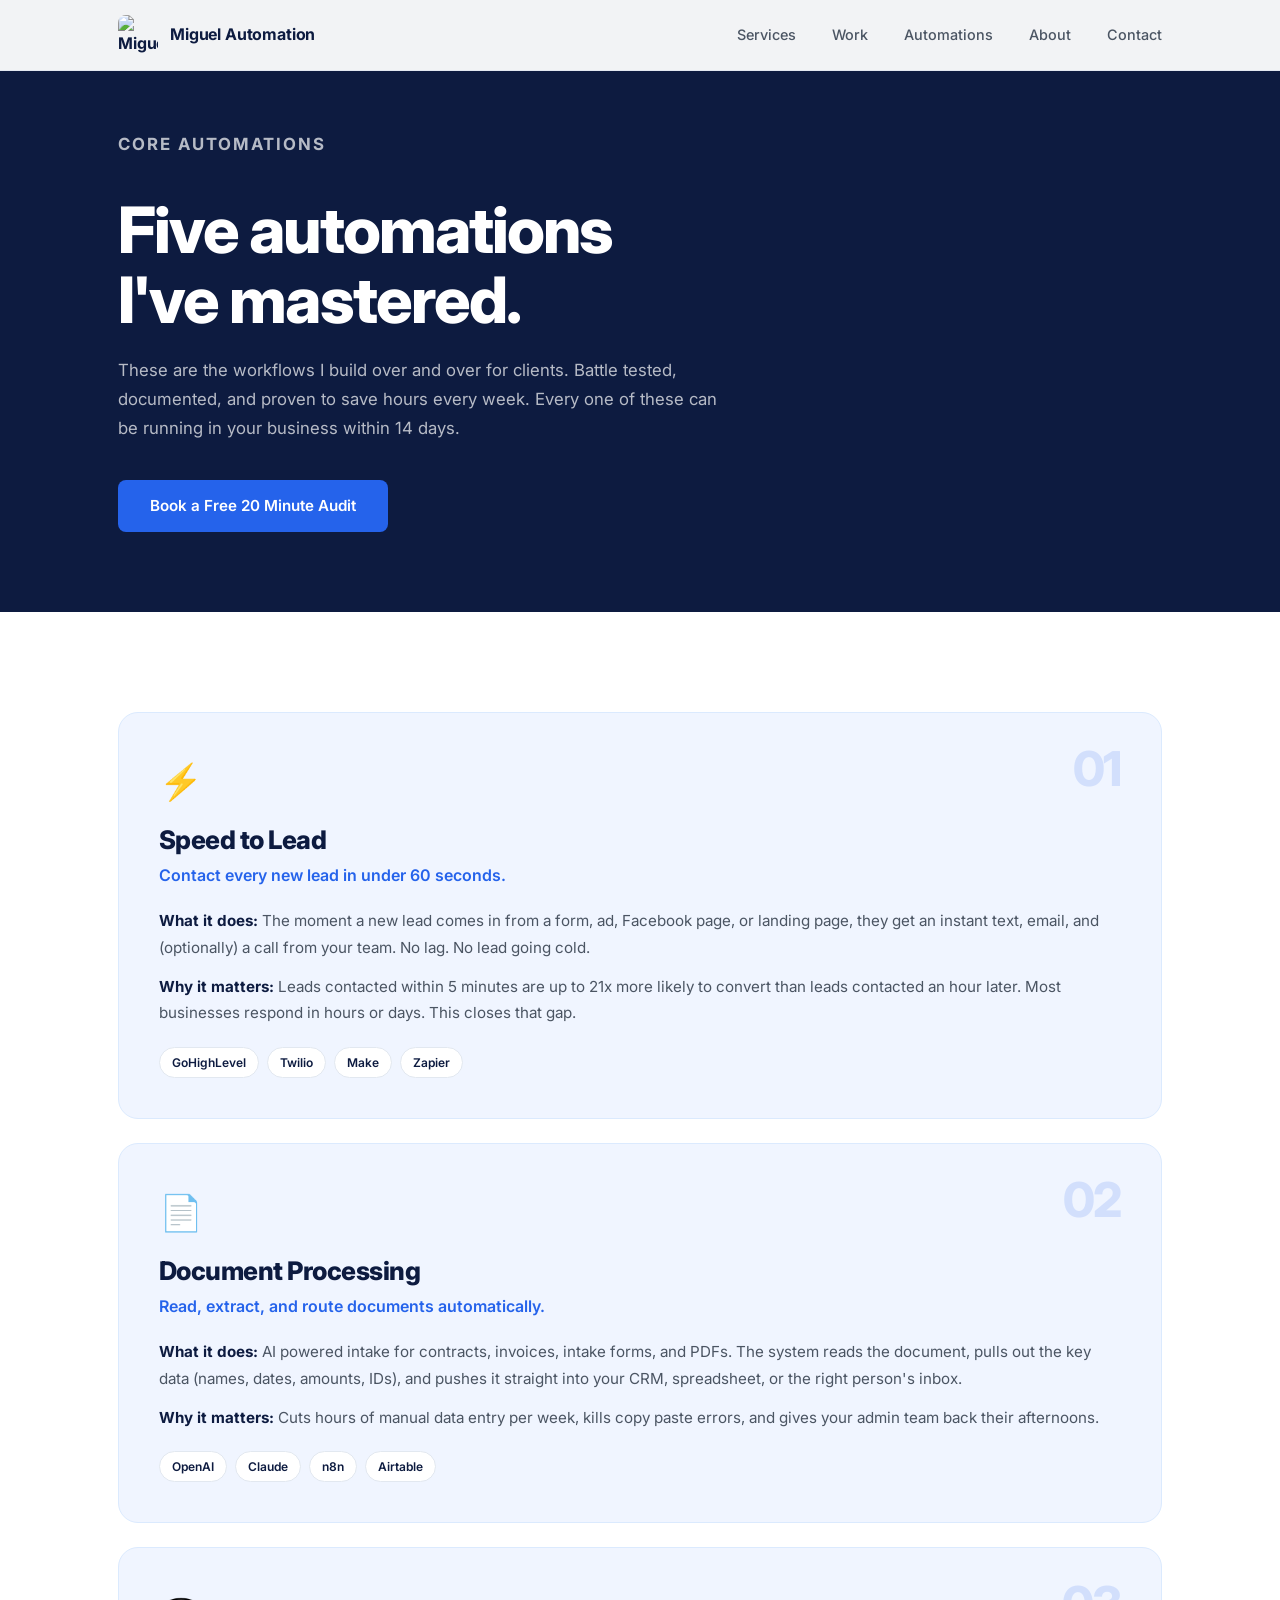
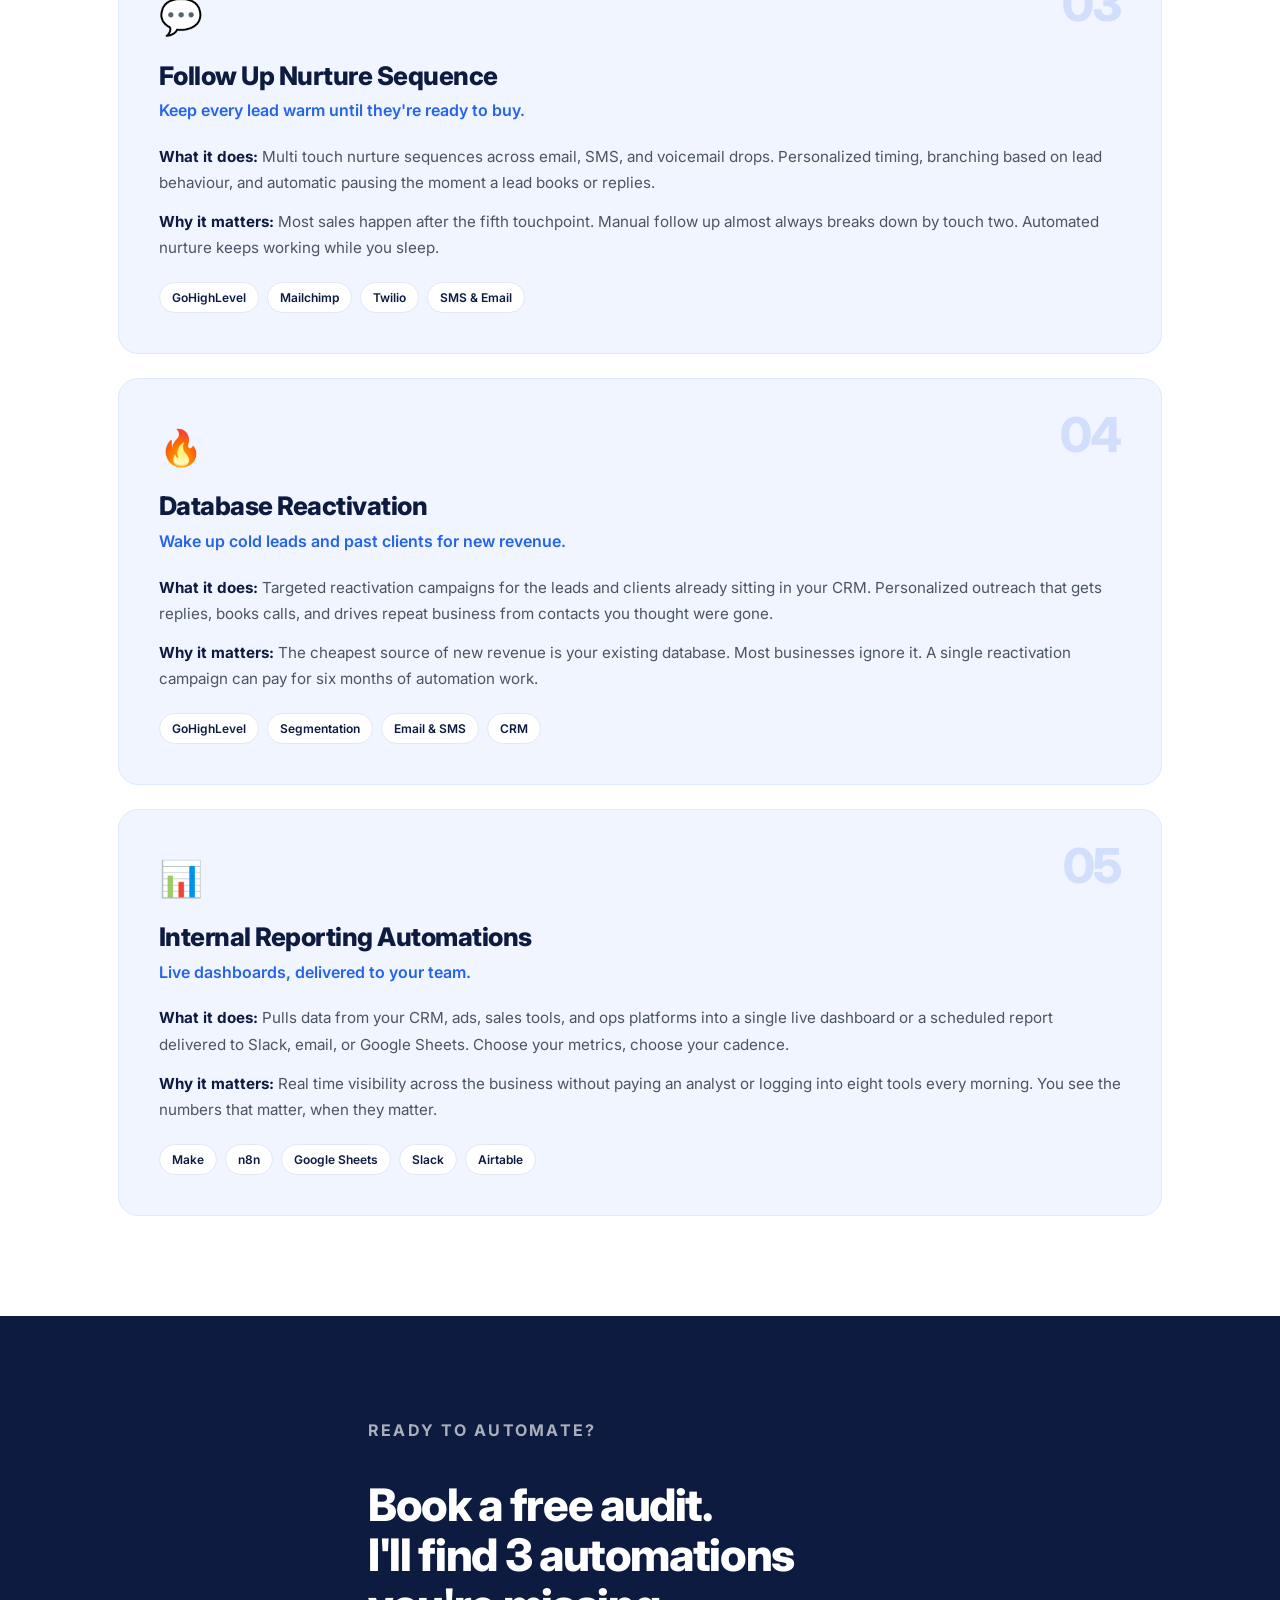
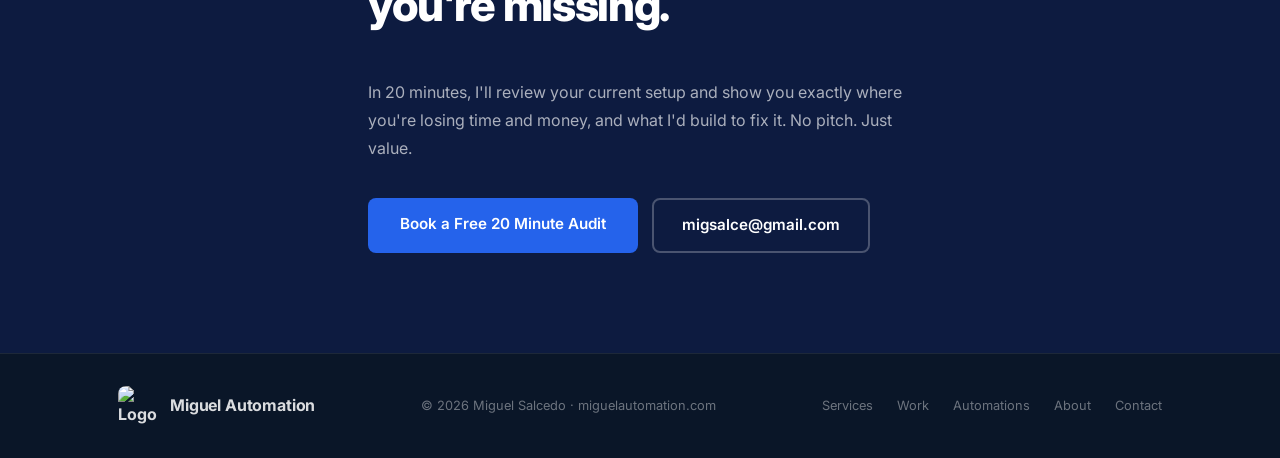
==== automations.html @ a6d25497 "Add dedicated Core Automations page for 5 mastered client offerings New page /automations.html featu" ====
<!DOCTYPE html>
<html lang="en">
<head>
  <meta charset="UTF-8" />
  <meta name="viewport" content="width=device-width, initial-scale=1.0" />
  <title>Miguel Salcedo · Core Automations</title>
  <link rel="stylesheet" href="style.css" />
  <link href="https://fonts.googleapis.com/css2?family=Inter:wght@300;400;500;600;700;800&display=swap" rel="stylesheet" />
  <script src="https://cdnjs.cloudflare.com/ajax/libs/three.js/r134/three.min.js"></script>
  <script src="https://cdn.jsdelivr.net/npm/vanta@latest/dist/vanta.net.min.js"></script>
</head>
<body>

  <!-- NAV -->
  <nav>
    <div class="nav-inner">
      <a href="index.html" class="logo">
        <img src="https://assets.cdn.filesafe.space/KxctVRUvvdhRZoBokoiv/media/699f795a753f15aff1038a9e.jpg" alt="Miguel Automation Logo" />
        Miguel Automation
      </a>
      <ul>
        <li><a href="index.html#services">Services</a></li>
        <li><a href="index.html#work">Work</a></li>
        <li><a href="automations.html">Automations</a></li>
        <li><a href="index.html#about">About</a></li>
        <li><a href="index.html#contact">Contact</a></li>
      </ul>
      <button class="menu-toggle" onclick="document.querySelector('.nav-mobile').classList.toggle('open')">
        <span></span><span></span><span></span>
      </button>
    </div>
    <div class="nav-mobile">
      <a href="index.html#services">Services</a>
      <a href="index.html#work">Work</a>
      <a href="automations.html">Automations</a>
      <a href="index.html#about">About</a>
      <a href="index.html#contact">Contact</a>
    </div>
  </nav>

  <!-- HERO -->
  <section class="hero" id="vanta-hero">
    <div class="container">
      <div class="page-hero">
        <p class="hero-label">Core Automations</p>
        <h1>Five automations<br>I've mastered.</h1>
        <p>These are the workflows I build over and over for clients. Battle tested, documented, and proven to save hours every week. Every one of these can be running in your business within 14 days.</p>
        <a href="index.html#contact" class="btn-primary">Book a Free 20 Minute Audit</a>
      </div>
    </div>
  </section>

  <!-- AUTOMATIONS GRID -->
  <section class="automations-list">
    <div class="container">
      <div class="auto-grid">

        <div class="auto-card">
          <div class="auto-number">01</div>
          <div class="auto-icon">⚡</div>
          <h2>Speed to Lead</h2>
          <p class="auto-tagline">Contact every new lead in under 60 seconds.</p>
          <div class="auto-body">
            <p><strong>What it does:</strong> The moment a new lead comes in from a form, ad, Facebook page, or landing page, they get an instant text, email, and (optionally) a call from your team. No lag. No lead going cold.</p>
            <p><strong>Why it matters:</strong> Leads contacted within 5 minutes are up to 21x more likely to convert than leads contacted an hour later. Most businesses respond in hours or days. This closes that gap.</p>
          </div>
          <div class="auto-tags">
            <span>GoHighLevel</span><span>Twilio</span><span>Make</span><span>Zapier</span>
          </div>
        </div>

        <div class="auto-card">
          <div class="auto-number">02</div>
          <div class="auto-icon">📄</div>
          <h2>Document Processing</h2>
          <p class="auto-tagline">Read, extract, and route documents automatically.</p>
          <div class="auto-body">
            <p><strong>What it does:</strong> AI powered intake for contracts, invoices, intake forms, and PDFs. The system reads the document, pulls out the key data (names, dates, amounts, IDs), and pushes it straight into your CRM, spreadsheet, or the right person's inbox.</p>
            <p><strong>Why it matters:</strong> Cuts hours of manual data entry per week, kills copy paste errors, and gives your admin team back their afternoons.</p>
          </div>
          <div class="auto-tags">
            <span>OpenAI</span><span>Claude</span><span>n8n</span><span>Airtable</span>
          </div>
        </div>

        <div class="auto-card">
          <div class="auto-number">03</div>
          <div class="auto-icon">💬</div>
          <h2>Follow Up Nurture Sequence</h2>
          <p class="auto-tagline">Keep every lead warm until they're ready to buy.</p>
          <div class="auto-body">
            <p><strong>What it does:</strong> Multi touch nurture sequences across email, SMS, and voicemail drops. Personalized timing, branching based on lead behaviour, and automatic pausing the moment a lead books or replies.</p>
            <p><strong>Why it matters:</strong> Most sales happen after the fifth touchpoint. Manual follow up almost always breaks down by touch two. Automated nurture keeps working while you sleep.</p>
          </div>
          <div class="auto-tags">
            <span>GoHighLevel</span><span>Mailchimp</span><span>Twilio</span><span>SMS &amp; Email</span>
          </div>
        </div>

        <div class="auto-card">
          <div class="auto-number">04</div>
          <div class="auto-icon">🔥</div>
          <h2>Database Reactivation</h2>
          <p class="auto-tagline">Wake up cold leads and past clients for new revenue.</p>
          <div class="auto-body">
            <p><strong>What it does:</strong> Targeted reactivation campaigns for the leads and clients already sitting in your CRM. Personalized outreach that gets replies, books calls, and drives repeat business from contacts you thought were gone.</p>
            <p><strong>Why it matters:</strong> The cheapest source of new revenue is your existing database. Most businesses ignore it. A single reactivation campaign can pay for six months of automation work.</p>
          </div>
          <div class="auto-tags">
            <span>GoHighLevel</span><span>Segmentation</span><span>Email &amp; SMS</span><span>CRM</span>
          </div>
        </div>

        <div class="auto-card">
          <div class="auto-number">05</div>
          <div class="auto-icon">📊</div>
          <h2>Internal Reporting Automations</h2>
          <p class="auto-tagline">Live dashboards, delivered to your team.</p>
          <div class="auto-body">
            <p><strong>What it does:</strong> Pulls data from your CRM, ads, sales tools, and ops platforms into a single live dashboard or a scheduled report delivered to Slack, email, or Google Sheets. Choose your metrics, choose your cadence.</p>
            <p><strong>Why it matters:</strong> Real time visibility across the business without paying an analyst or logging into eight tools every morning. You see the numbers that matter, when they matter.</p>
          </div>
          <div class="auto-tags">
            <span>Make</span><span>n8n</span><span>Google Sheets</span><span>Slack</span><span>Airtable</span>
          </div>
        </div>

      </div>
    </div>
  </section>

  <!-- CONTACT -->
  <section id="contact" class="contact">
    <div class="container contact-inner">
      <p class="section-label-light">Ready to Automate?</p>
      <h2>Book a free audit.<br>I'll find 3 automations<br>you're missing.</h2>
      <p>In 20 minutes, I'll review your current setup and show you exactly where you're losing time and money, and what I'd build to fix it. No pitch. Just value.</p>
      <div class="contact-actions">
        <a href="mailto:migsalce@gmail.com" class="btn-primary">Book a Free 20 Minute Audit</a>
        <a href="mailto:migsalce@gmail.com" class="btn-outline">migsalce@gmail.com</a>
      </div>
    </div>
  </section>

  <!-- FOOTER -->
  <footer>
    <div class="container footer-inner">
      <a href="index.html" class="logo logo-light">
        <img src="https://assets.cdn.filesafe.space/KxctVRUvvdhRZoBokoiv/media/699f795a753f15aff1038a9e.jpg" alt="Logo" />
        Miguel Automation
      </a>
      <p>© 2026 Miguel Salcedo · miguelautomation.com</p>
      <div class="footer-links">
        <a href="index.html#services">Services</a>
        <a href="index.html#work">Work</a>
        <a href="automations.html">Automations</a>
        <a href="index.html#about">About</a>
        <a href="index.html#contact">Contact</a>
      </div>
    </div>
  </footer>

  <script>
    VANTA.NET({
      el: "#vanta-hero",
      mouseControls: true,
      touchControls: true,
      gyroControls: false,
      minHeight: 200.00,
      minWidth: 200.00,
      scale: 1.00,
      scaleMobile: 1.00,
      color: 0x2563eb,
      backgroundColor: 0x0d1b40,
      points: 9.00,
      maxDistance: 22.00,
      spacing: 18.00,
      showDots: true
    });
  </script>

</body>
</html>
---- style.css ----
*, *::before, *::after { box-sizing: border-box; margin: 0; padding: 0; }

:root {
  --navy: #0d1b40;
  --navy2: #0a1628;
  --blue: #2563eb;
  --blue2: #1d4ed8;
  --blue-light: #eef2ff;
  --blue-card: #f0f5ff;
  --text: #0d1b40;
  --muted: #4b5563;
  --white: #ffffff;
  --border: #e2e8f0;
}

html { scroll-behavior: smooth; }
body { font-family: 'Inter', sans-serif; background: var(--white); color: var(--text); line-height: 1.6; overflow-x: hidden; }
a { color: inherit; text-decoration: none; }

.container { max-width: 1100px; margin: 0 auto; padding: 0 28px; }

/* NAV */
nav {
  position: fixed; top: 0; left: 0; right: 0; z-index: 100;
  background: rgba(255,255,255,0.95);
  backdrop-filter: blur(12px);
  border-bottom: 1px solid var(--border);
}
.nav-inner {
  max-width: 1100px; margin: 0 auto; padding: 0 28px;
  height: 70px; display: flex; align-items: center; justify-content: space-between;
}
.logo {
  display: flex; align-items: center; gap: 12px;
  font-weight: 700; font-size: 1rem; color: var(--navy);
  text-decoration: none; letter-spacing: -0.01em;
}
.logo img { width: 40px; height: 40px; object-fit: cover; border-radius: 8px; }
.logo-light { color: rgba(255,255,255,0.85); }
nav ul { list-style: none; display: flex; gap: 36px; align-items: center; }
nav ul a { text-decoration: none; color: var(--muted); font-size: 0.9rem; font-weight: 500; transition: color 0.2s; }
nav ul a:hover { color: var(--navy); }
.menu-toggle { display: none; flex-direction: column; gap: 5px; background: none; border: none; cursor: pointer; padding: 4px; }
.menu-toggle span { display: block; width: 22px; height: 2px; background: var(--navy); border-radius: 2px; }
.nav-mobile { display: none; flex-direction: column; padding: 12px 28px 20px; gap: 0; border-top: 1px solid var(--border); background: #fff; }
.nav-mobile.open { display: flex; }
.nav-mobile a { padding: 12px 0; color: var(--navy); text-decoration: none; font-weight: 500; border-bottom: 1px solid var(--border); }

/* HERO */
.hero {
  background: var(--navy);
  padding: 130px 0 80px;
  position: relative;
  overflow: hidden;
}

.hero-grid {
  display: grid; grid-template-columns: 1fr auto;
  gap: 60px; align-items: center; position: relative; z-index: 1;
}
.hero-label {
  font-size: 0.78rem; font-weight: 700; letter-spacing: 0.12em;
  text-transform: uppercase; color: var(--blue); margin-bottom: 18px;
}
.hero-text h1 {
  font-size: clamp(2.8rem, 5vw, 4rem); font-weight: 800;
  line-height: 1.08; letter-spacing: -0.03em;
  color: var(--white); margin-bottom: 22px;
}
.hero-text p {
  color: rgba(255,255,255,0.7); font-size: 1rem;
  max-width: 500px; margin-bottom: 36px; line-height: 1.75;
}
.btn-primary {
  display: inline-block; background: var(--blue); color: var(--white);
  padding: 14px 32px; border-radius: 8px; font-weight: 600; font-size: 0.95rem;
  text-decoration: none; transition: background 0.2s, transform 0.15s;
}
.btn-primary:hover { background: var(--blue2); transform: translateY(-1px); }

.hero-photo { flex-shrink: 0; }
.photo-circle {
  width: 320px; height: 320px; border-radius: 50%;
  overflow: hidden; border: 4px solid rgba(255,255,255,0.15);
  box-shadow: 0 0 0 8px rgba(37,99,235,0.2);
}
.photo-circle img { width: 100%; height: 100%; object-fit: cover; object-position: top center; }

/* SECTION LABELS */
.section-label {
  font-size: 0.78rem; font-weight: 700; letter-spacing: 0.14em;
  text-transform: uppercase; color: var(--blue); margin-bottom: 10px;
}
.section-label-light {
  font-size: 0.78rem; font-weight: 700; letter-spacing: 0.14em;
  text-transform: uppercase; color: rgba(255,255,255,0.5); margin-bottom: 10px;
}
h2 {
  font-size: clamp(2rem, 3.5vw, 3rem); font-weight: 800;
  color: var(--navy); letter-spacing: -0.03em; line-height: 1.12; margin-bottom: 48px;
}

/* WORK */
.work { padding: 100px 0; background: var(--white); }
.work-grid { display: grid; grid-template-columns: repeat(2, 1fr); gap: 24px; }
.work-card {
  background: var(--blue-card);
  border-radius: 16px; overflow: hidden;
  border: 1px solid #dbeafe;
  transition: transform 0.25s, box-shadow 0.25s;
}
.work-card:hover { transform: translateY(-4px); box-shadow: 0 12px 32px rgba(37,99,235,0.12); }
.work-img { width: 100%; height: 240px; overflow: hidden; background: #e8f0fe; }
.work-img img { width: 100%; height: 100%; object-fit: cover; object-position: top; }
.work-label {
  display: flex; align-items: center; gap: 10px;
  padding: 18px 20px; font-size: 0.92rem; font-weight: 600; color: var(--navy);
}
.check-icon {
  display: flex; align-items: center; justify-content: center;
  width: 22px; height: 22px; background: var(--blue); color: #fff;
  border-radius: 50%; font-size: 0.7rem; font-weight: 800; flex-shrink: 0;
}

/* SERVICES */
.services { padding: 100px 0; background: var(--blue-card); border-top: 1px solid #dbeafe; }
.services h2 { margin-bottom: 56px; }
.services-grid { display: grid; grid-template-columns: repeat(3, 1fr); gap: 20px; }
.service-card {
  background: var(--white); border: 1px solid var(--border);
  border-radius: 16px; padding: 28px;
  transition: border-color 0.25s, box-shadow 0.25s, transform 0.25s;
  position: relative;
}
.service-card:hover { border-color: var(--blue); transform: translateY(-3px); box-shadow: 0 8px 28px rgba(37,99,235,0.1); }
.sc-icon { font-size: 2rem; margin-bottom: 14px; }
.service-card h3 { font-size: 1.05rem; font-weight: 700; color: var(--navy); margin-bottom: 10px; }
.service-card p { color: var(--muted); font-size: 0.9rem; line-height: 1.7; }
.service-practicing { background: linear-gradient(135deg, #eff6ff, #eef2ff); border-color: #c7d2fe; }
.sc-badge {
  position: absolute; top: 18px; right: 18px;
  background: var(--blue); color: #fff;
  font-size: 0.68rem; font-weight: 700; letter-spacing: 0.04em;
  padding: 4px 10px; border-radius: 100px; text-transform: uppercase;
}

/* ABOUT */
.about { padding: 100px 0; background: var(--white); border-top: 1px solid var(--border); }
.about-grid { display: grid; grid-template-columns: auto 1fr; gap: 80px; align-items: center; }
.about-photo { flex-shrink: 0; }
.about-photo img {
  width: 300px; height: 380px; object-fit: cover; object-position: top;
  border-radius: 20px; box-shadow: 0 12px 40px rgba(0,0,0,0.1);
}
.about-text h2 { margin-bottom: 18px; }
.about-text p { color: var(--muted); font-size: 0.95rem; line-height: 1.75; margin-bottom: 16px; }
.about-values { margin: 24px 0 32px; display: flex; flex-direction: column; gap: 12px; }
.av { display: flex; align-items: center; gap: 12px; font-size: 0.9rem; font-weight: 500; color: var(--navy); }

/* TOOLS STRIP */
.tools-strip { padding: 48px 0; background: var(--navy); border-top: 1px solid rgba(255,255,255,0.08); overflow: hidden; }
.tools-label {
  text-align: center; font-size: 0.75rem; font-weight: 700;
  text-transform: uppercase; letter-spacing: 0.12em;
  color: rgba(255,255,255,0.4); margin-bottom: 20px;
}
.tools-track { overflow: hidden; }
.tools-inner {
  display: flex; gap: 16px; width: max-content;
  animation: scroll-tools 90s linear infinite;
}
.tools-inner span {
  display: inline-flex; align-items: center; gap: 10px;
  white-space: nowrap; font-size: 0.85rem; font-weight: 600;
  color: rgba(255,255,255,0.85); padding: 10px 20px;
  background: rgba(255,255,255,0.06); border: 1px solid rgba(255,255,255,0.12);
  border-radius: 100px;
}
.tools-inner span img,
.tools-inner span svg {
  width: 18px; height: 18px; object-fit: contain;
  filter: brightness(0) invert(1); opacity: 0.85;
  flex-shrink: 0;
}
@keyframes scroll-tools { from { transform: translateX(0); } to { transform: translateX(-50%); } }

/* CONTACT */
.contact { padding: 100px 0; background: var(--navy); }
.contact-inner { max-width: 600px; }
.contact h2 { color: var(--white); }
.contact p { color: rgba(255,255,255,0.65); font-size: 1rem; margin-bottom: 36px; line-height: 1.75; }
.contact-actions { display: flex; gap: 14px; flex-wrap: wrap; }
.btn-outline {
  display: inline-block; border: 2px solid rgba(255,255,255,0.25);
  color: var(--white); padding: 13px 28px; border-radius: 8px;
  font-weight: 600; font-size: 0.95rem; text-decoration: none;
  transition: border-color 0.2s, background 0.2s;
}
.btn-outline:hover { border-color: rgba(255,255,255,0.6); background: rgba(255,255,255,0.05); }

/* FOOTER */
footer { padding: 32px 0; background: var(--navy2); border-top: 1px solid rgba(255,255,255,0.08); }
.footer-inner { display: flex; align-items: center; justify-content: space-between; gap: 16px; flex-wrap: wrap; }
footer p { color: rgba(255,255,255,0.4); font-size: 0.8rem; }
.footer-links { display: flex; gap: 24px; }
.footer-links a { color: rgba(255,255,255,0.4); font-size: 0.8rem; text-decoration: none; transition: color 0.2s; }
.footer-links a:hover { color: var(--white); }

/* PAGE HERO (single-column, for subpages) */
.page-hero { max-width: 780px; position: relative; z-index: 1; }
.page-hero h1 {
  font-size: clamp(2.8rem, 5vw, 4rem); font-weight: 800;
  line-height: 1.08; letter-spacing: -0.03em;
  color: var(--white); margin: 18px 0 22px;
}
.page-hero p {
  color: rgba(255,255,255,0.7); font-size: 1.05rem;
  max-width: 620px; margin-bottom: 36px; line-height: 1.75;
}

/* AUTOMATIONS LIST PAGE */
.automations-list { padding: 100px 0; background: var(--white); }
.auto-grid { display: flex; flex-direction: column; gap: 24px; }
.auto-card {
  background: var(--blue-card); border: 1px solid #dbeafe;
  border-radius: 20px; padding: 40px;
  transition: transform 0.25s, box-shadow 0.25s, border-color 0.25s;
  position: relative;
}
.auto-card:hover { transform: translateY(-3px); box-shadow: 0 12px 32px rgba(37,99,235,0.12); border-color: var(--blue); }
.auto-number {
  position: absolute; top: 32px; right: 40px;
  font-size: 3rem; font-weight: 800; color: rgba(37,99,235,0.15);
  letter-spacing: -0.03em; line-height: 1;
}
.auto-icon { font-size: 2.2rem; margin-bottom: 16px; }
.auto-card h2 {
  font-size: 1.6rem; font-weight: 800; color: var(--navy);
  letter-spacing: -0.02em; margin-bottom: 8px; line-height: 1.15;
}
.auto-tagline {
  font-size: 1rem; font-weight: 600; color: var(--blue);
  margin-bottom: 20px;
}
.auto-body p {
  color: var(--muted); font-size: 0.95rem; line-height: 1.75; margin-bottom: 12px;
}
.auto-body p strong { color: var(--navy); font-weight: 700; }
.auto-tags { display: flex; flex-wrap: wrap; gap: 8px; margin-top: 20px; }
.auto-tags span {
  font-size: 0.75rem; font-weight: 600; padding: 5px 12px;
  border-radius: 100px; background: var(--white);
  border: 1px solid var(--border); color: var(--navy);
}

/* SERVICE CARD LINK */
.sc-link {
  display: inline-block; margin-top: 14px;
  font-size: 0.85rem; font-weight: 600; color: var(--blue);
  text-decoration: none; transition: color 0.2s;
}
.sc-link:hover { color: var(--blue2); }
.sc-link::after { content: ' \2192'; transition: transform 0.2s; display: inline-block; }
.sc-link:hover::after { transform: translateX(3px); }

/* RESPONSIVE */
@media (max-width: 900px) {
  .hero-grid { grid-template-columns: 1fr; text-align: center; }
  .hero-photo { display: flex; justify-content: center; }
  .photo-circle { width: 240px; height: 240px; }
  .about-grid { grid-template-columns: 1fr; }
  .about-photo { display: flex; justify-content: center; }
  .services-grid { grid-template-columns: repeat(2, 1fr); }
  .work-grid { grid-template-columns: 1fr; }
}
@media (max-width: 600px) {
  nav ul { display: none; }
  .menu-toggle { display: flex; }
  .services-grid { grid-template-columns: 1fr; }
  .hero { padding: 110px 0 60px; }
  .auto-card { padding: 28px 24px; }
  .auto-number { top: 22px; right: 24px; font-size: 2.2rem; }
  .auto-card h2 { font-size: 1.3rem; padding-right: 40px; }
}
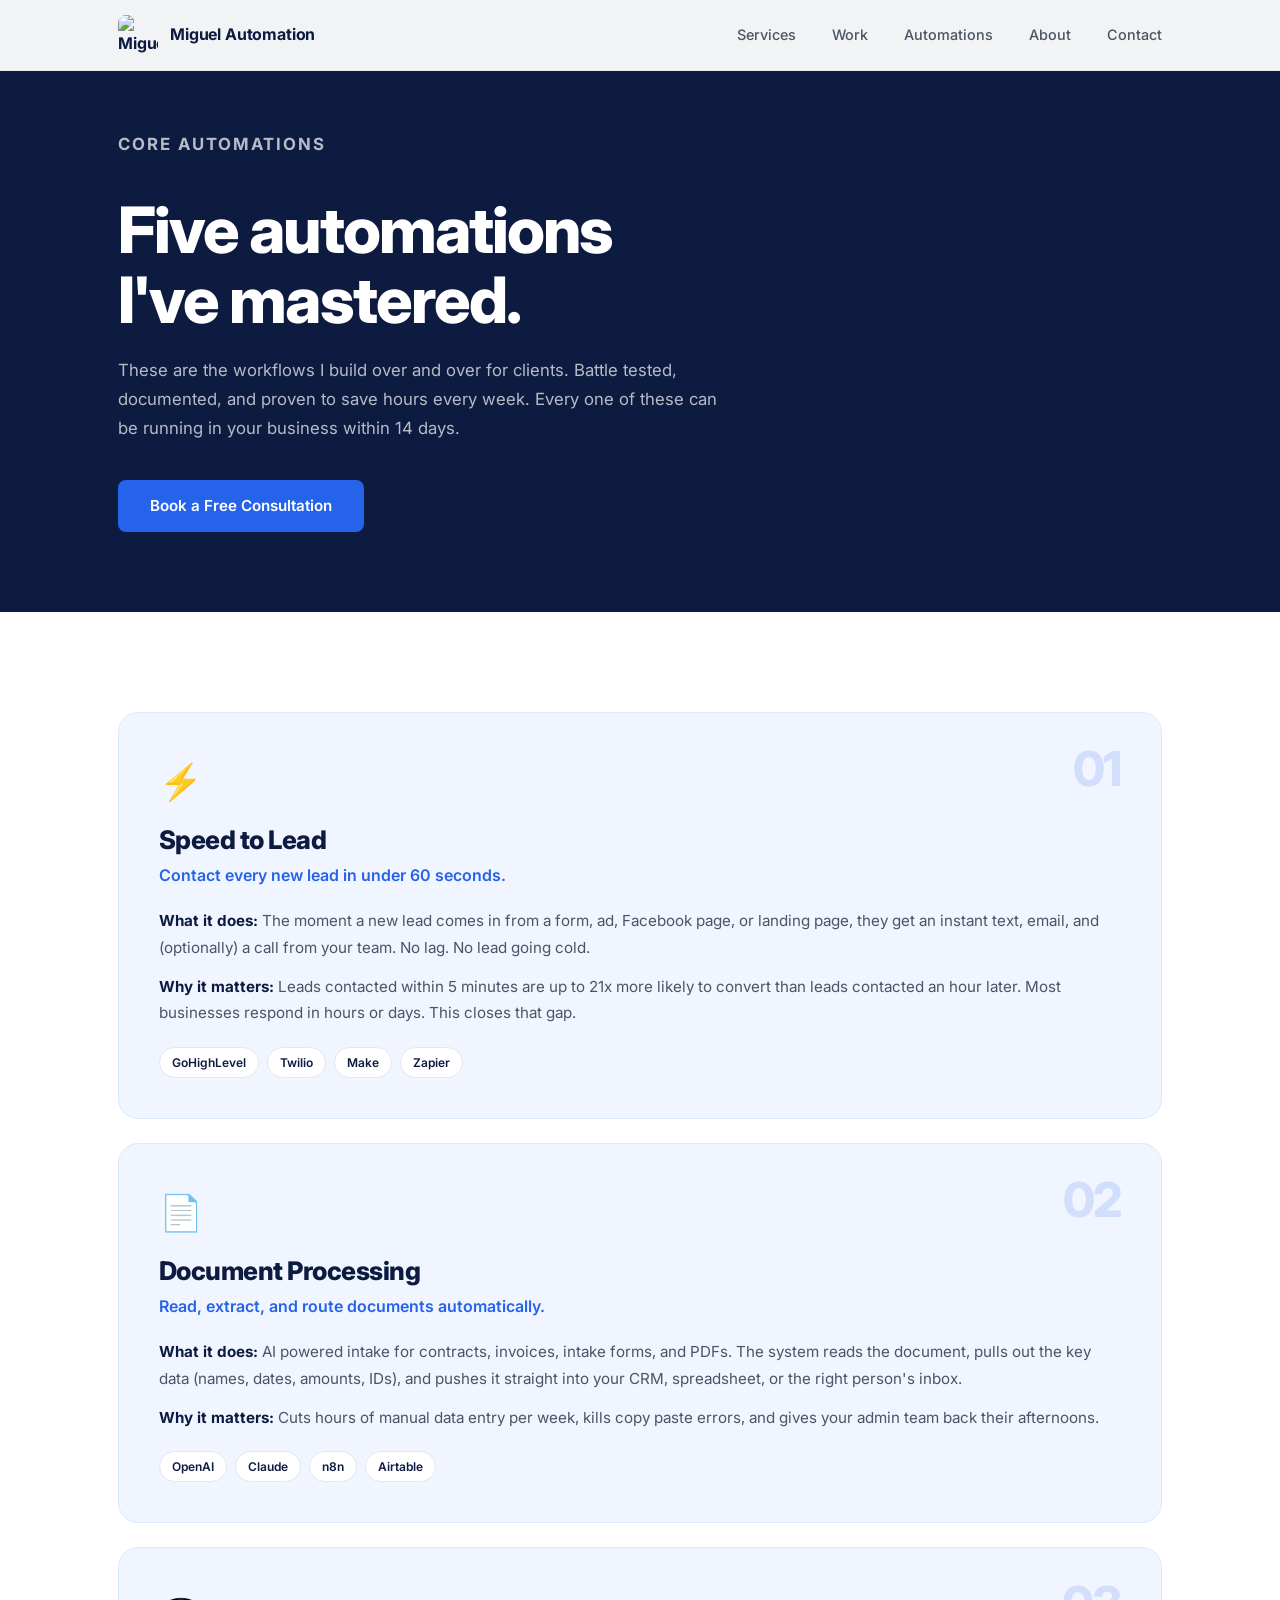
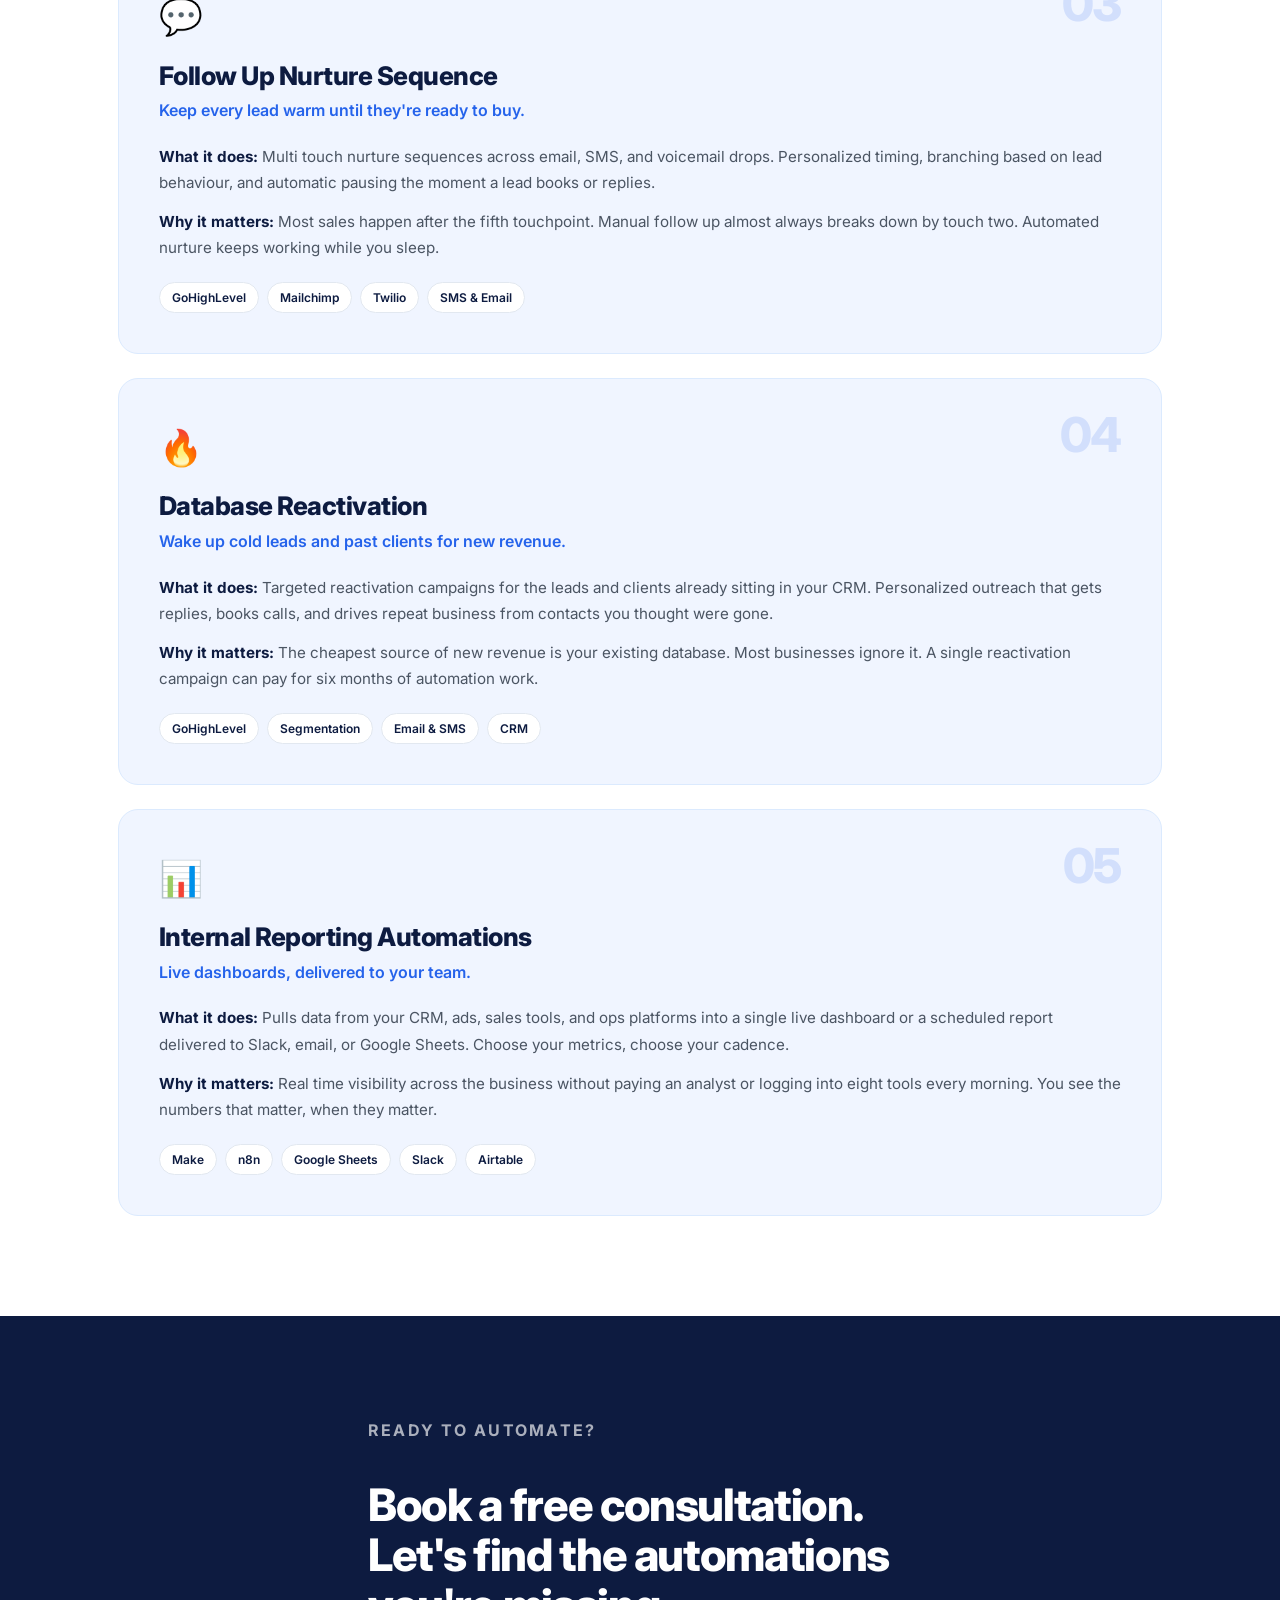
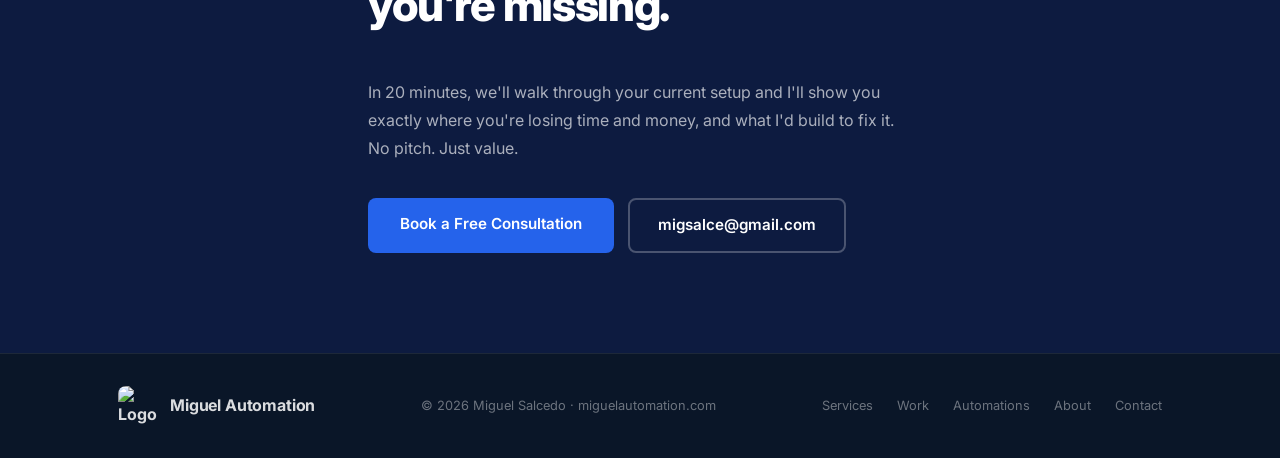
==== commit e48c2f6c: "Replace audit CTAs with Calendly consultation booking - All 'Book a Free 20 Minute Audit' buttons no" ====
--- a/automations.html
+++ b/automations.html
@@ -45,7 +45,7 @@
         <p class="hero-label">Core Automations</p>
         <h1>Five automations<br>I've mastered.</h1>
         <p>These are the workflows I build over and over for clients. Battle tested, documented, and proven to save hours every week. Every one of these can be running in your business within 14 days.</p>
-        <a href="index.html#contact" class="btn-primary">Book a Free 20 Minute Audit</a>
+        <a href="https://calendly.com/migsalce/miguelautomation" target="_blank" rel="noopener" class="btn-primary">Book a Free Consultation</a>
       </div>
     </div>
   </section>
@@ -133,10 +133,10 @@
   <section id="contact" class="contact">
     <div class="container contact-inner">
       <p class="section-label-light">Ready to Automate?</p>
-      <h2>Book a free audit.<br>I'll find 3 automations<br>you're missing.</h2>
-      <p>In 20 minutes, I'll review your current setup and show you exactly where you're losing time and money, and what I'd build to fix it. No pitch. Just value.</p>
+      <h2>Book a free consultation.<br>Let's find the automations<br>you're missing.</h2>
+      <p>In 20 minutes, we'll walk through your current setup and I'll show you exactly where you're losing time and money, and what I'd build to fix it. No pitch. Just value.</p>
       <div class="contact-actions">
-        <a href="mailto:migsalce@gmail.com" class="btn-primary">Book a Free 20 Minute Audit</a>
+        <a href="https://calendly.com/migsalce/miguelautomation" target="_blank" rel="noopener" class="btn-primary">Book a Free Consultation</a>
         <a href="mailto:migsalce@gmail.com" class="btn-outline">migsalce@gmail.com</a>
       </div>
     </div>
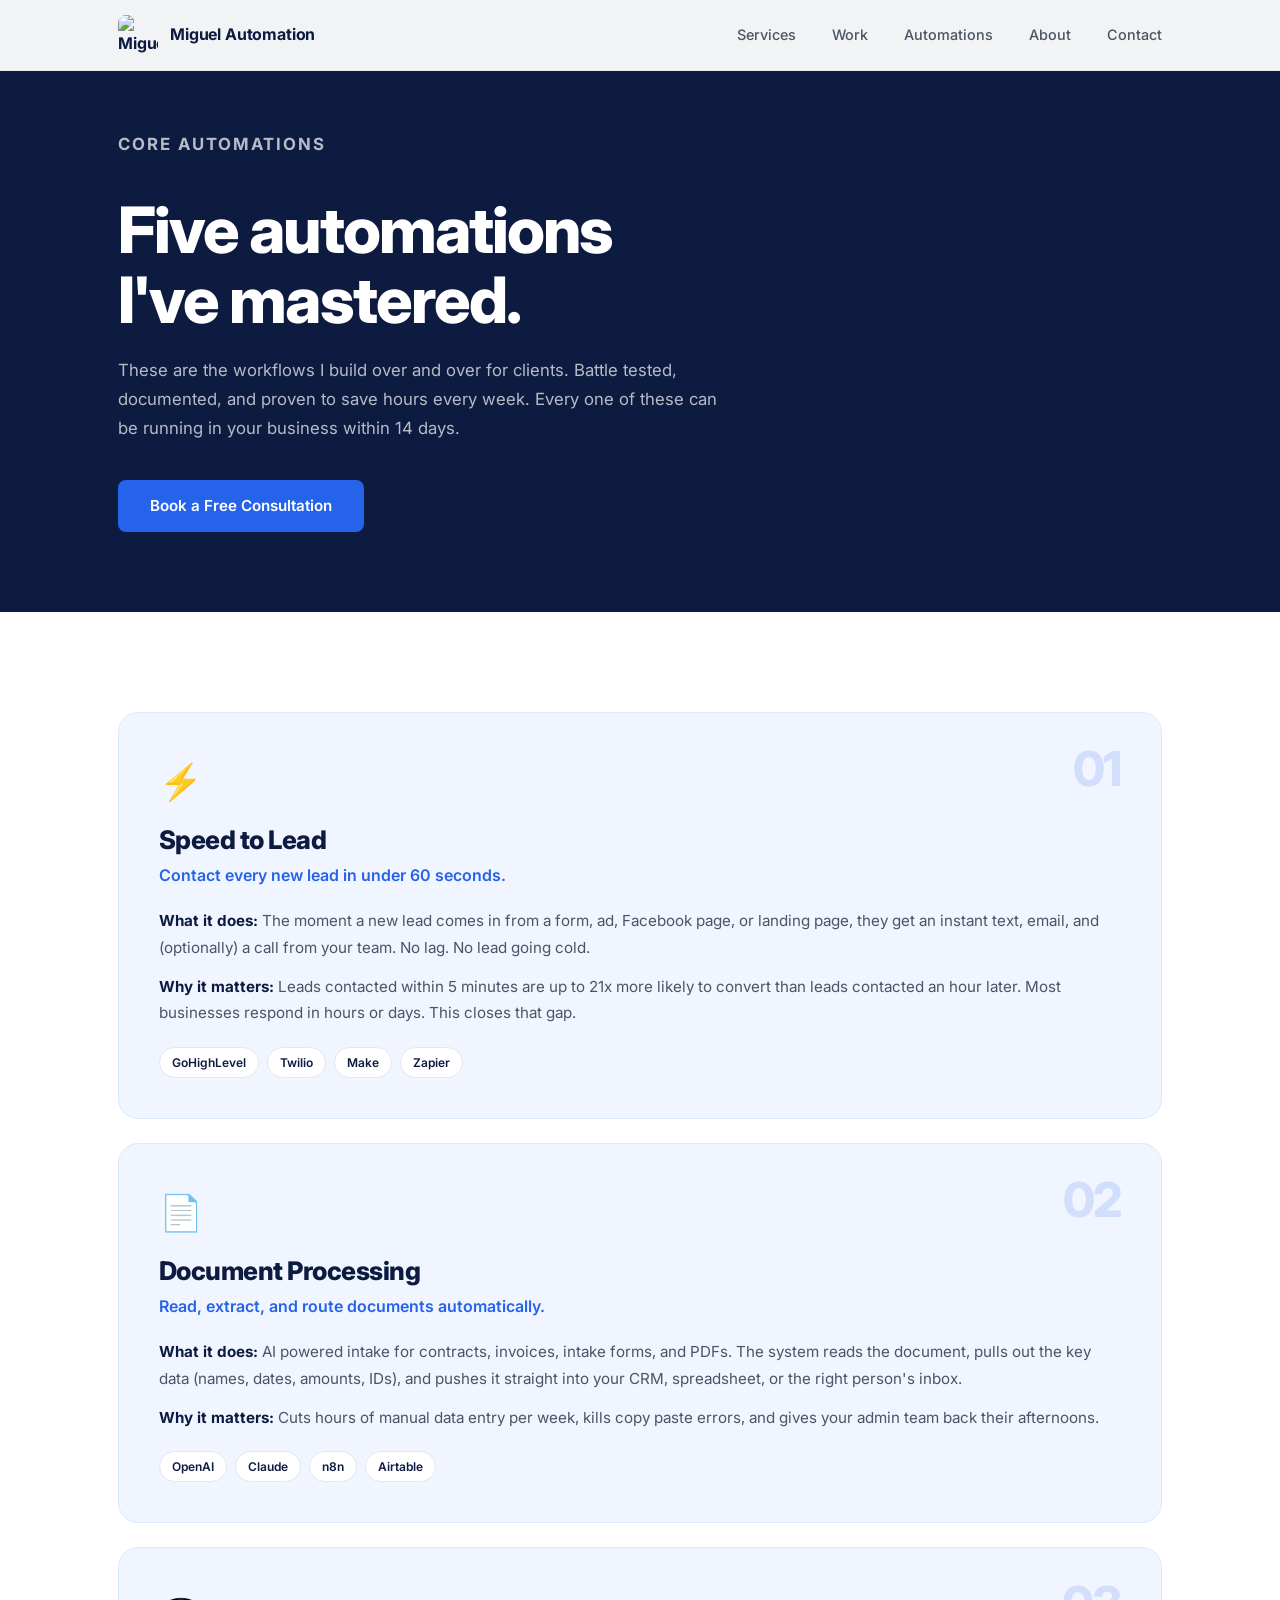
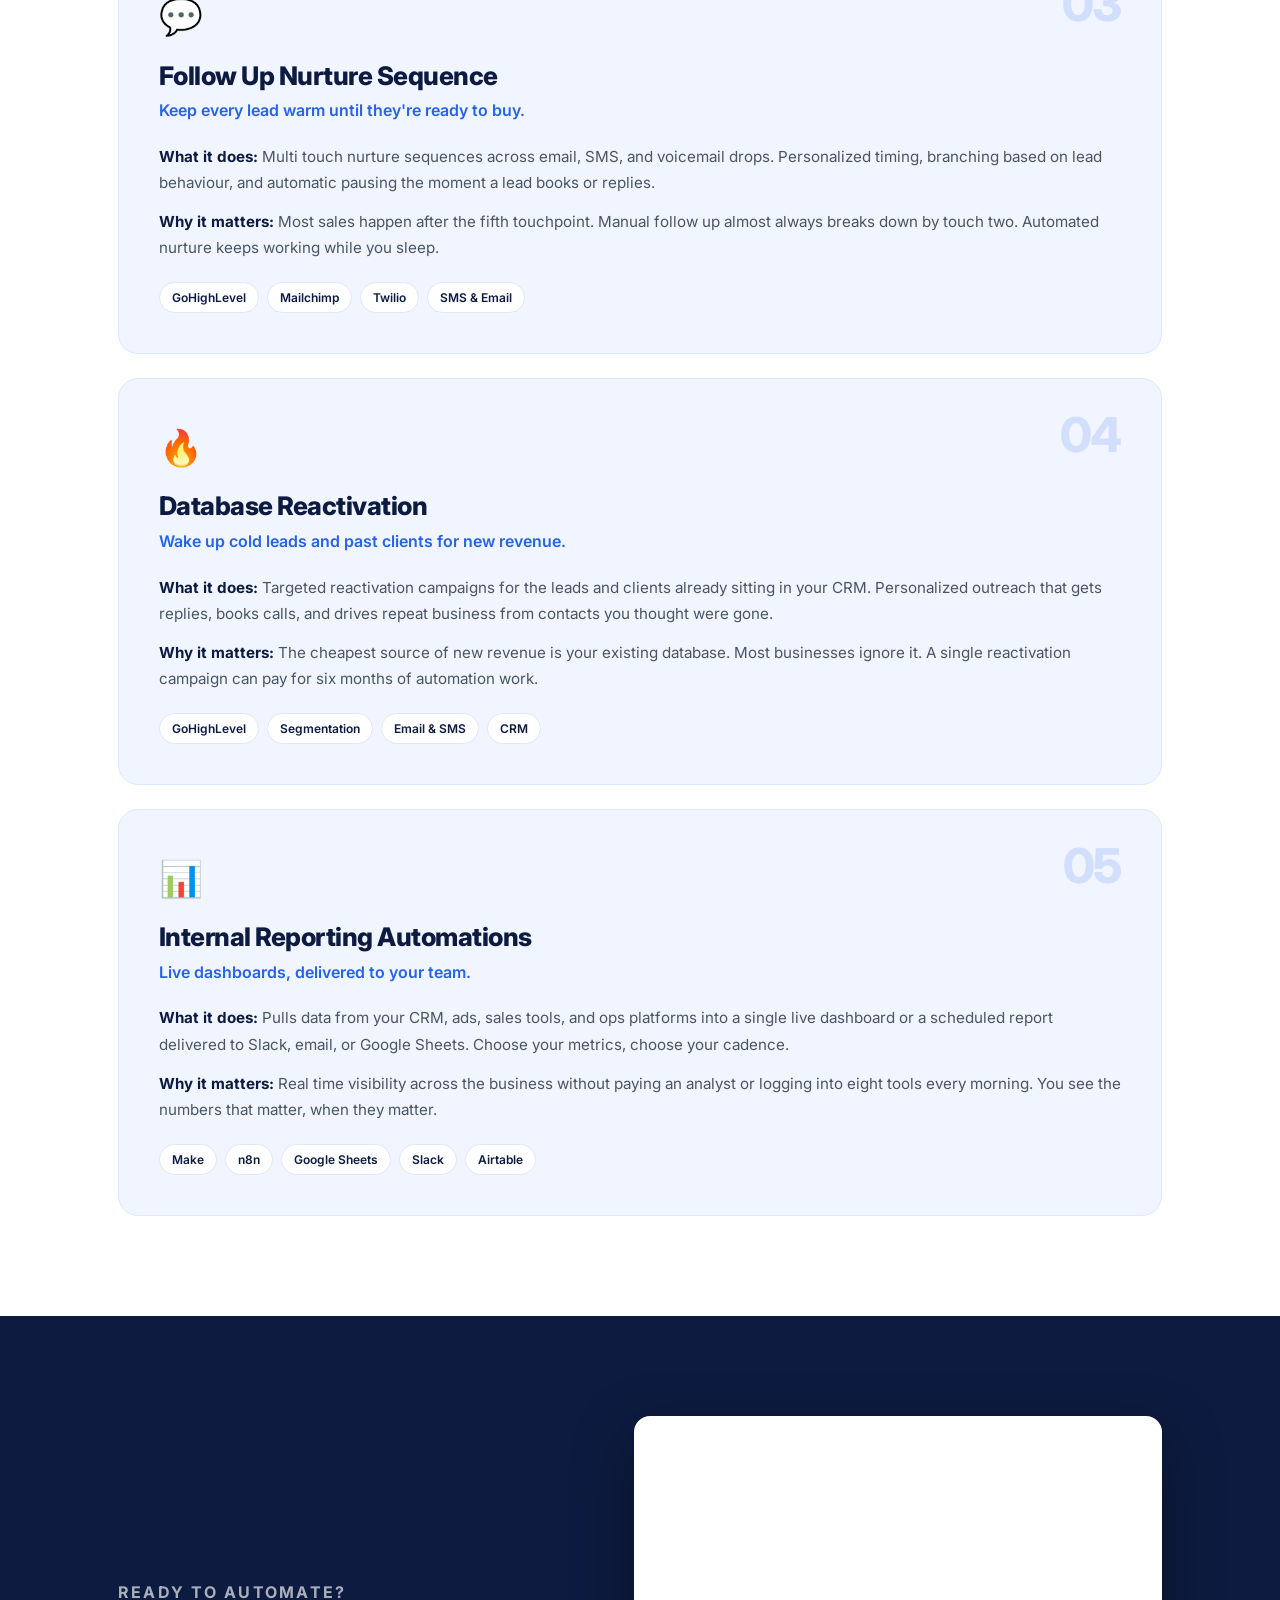
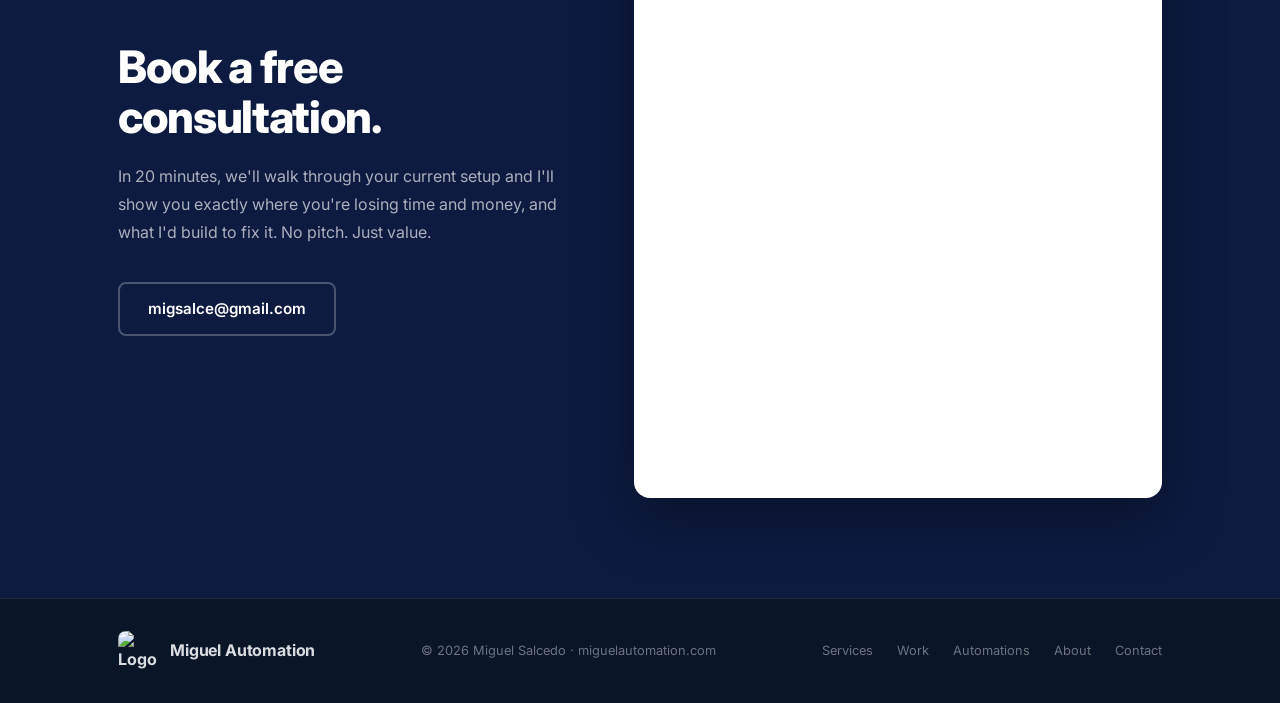
==== commit 3b887c01: "Embed Calendly widget inline in contact section - Replace button-only CTA with 2-column layout: copy" ====
--- a/automations.html
+++ b/automations.html
@@ -8,6 +8,7 @@
   <link href="https://fonts.googleapis.com/css2?family=Inter:wght@300;400;500;600;700;800&display=swap" rel="stylesheet" />
   <script src="https://cdnjs.cloudflare.com/ajax/libs/three.js/r134/three.min.js"></script>
   <script src="https://cdn.jsdelivr.net/npm/vanta@latest/dist/vanta.net.min.js"></script>
+  <script type="text/javascript" src="https://assets.calendly.com/assets/external/widget.js" async></script>
 </head>
 <body>
 
@@ -131,13 +132,19 @@
 
   <!-- CONTACT -->
   <section id="contact" class="contact">
-    <div class="container contact-inner">
-      <p class="section-label-light">Ready to Automate?</p>
-      <h2>Book a free consultation.<br>Let's find the automations<br>you're missing.</h2>
-      <p>In 20 minutes, we'll walk through your current setup and I'll show you exactly where you're losing time and money, and what I'd build to fix it. No pitch. Just value.</p>
-      <div class="contact-actions">
-        <a href="https://calendly.com/migsalce/miguelautomation" target="_blank" rel="noopener" class="btn-primary">Book a Free Consultation</a>
-        <a href="mailto:migsalce@gmail.com" class="btn-outline">migsalce@gmail.com</a>
+    <div class="container">
+      <div class="contact-grid">
+        <div class="contact-copy">
+          <p class="section-label-light">Ready to Automate?</p>
+          <h2>Book a free<br>consultation.</h2>
+          <p>In 20 minutes, we'll walk through your current setup and I'll show you exactly where you're losing time and money, and what I'd build to fix it. No pitch. Just value.</p>
+          <div class="contact-actions">
+            <a href="mailto:migsalce@gmail.com" class="btn-outline">migsalce@gmail.com</a>
+          </div>
+        </div>
+        <div class="calendly-wrap">
+          <div class="calendly-inline-widget" data-url="https://calendly.com/migsalce/miguelautomation?hide_gdpr_banner=1&primary_color=2563eb" style="min-width:320px;height:680px;"></div>
+        </div>
       </div>
     </div>
   </section>
--- a/style.css
+++ b/style.css
@@ -190,6 +190,17 @@
 .contact h2 { color: var(--white); }
 .contact p { color: rgba(255,255,255,0.65); font-size: 1rem; margin-bottom: 36px; line-height: 1.75; }
 .contact-actions { display: flex; gap: 14px; flex-wrap: wrap; }
+.contact-grid {
+  display: grid; grid-template-columns: 1fr 1.15fr;
+  gap: 56px; align-items: center;
+}
+.contact-copy h2 { margin-bottom: 20px; }
+.calendly-wrap {
+  background: var(--white); border-radius: 16px; overflow: hidden;
+  box-shadow: 0 20px 60px rgba(0,0,0,0.35);
+  border: 1px solid rgba(255,255,255,0.08);
+}
+.calendly-inline-widget { border-radius: 16px; }
 .btn-outline {
   display: inline-block; border: 2px solid rgba(255,255,255,0.25);
   color: var(--white); padding: 13px 28px; border-radius: 8px;
@@ -272,6 +283,7 @@
   .about-photo { display: flex; justify-content: center; }
   .services-grid { grid-template-columns: repeat(2, 1fr); }
   .work-grid { grid-template-columns: 1fr; }
+  .contact-grid { grid-template-columns: 1fr; gap: 40px; }
 }
 @media (max-width: 600px) {
   nav ul { display: none; }
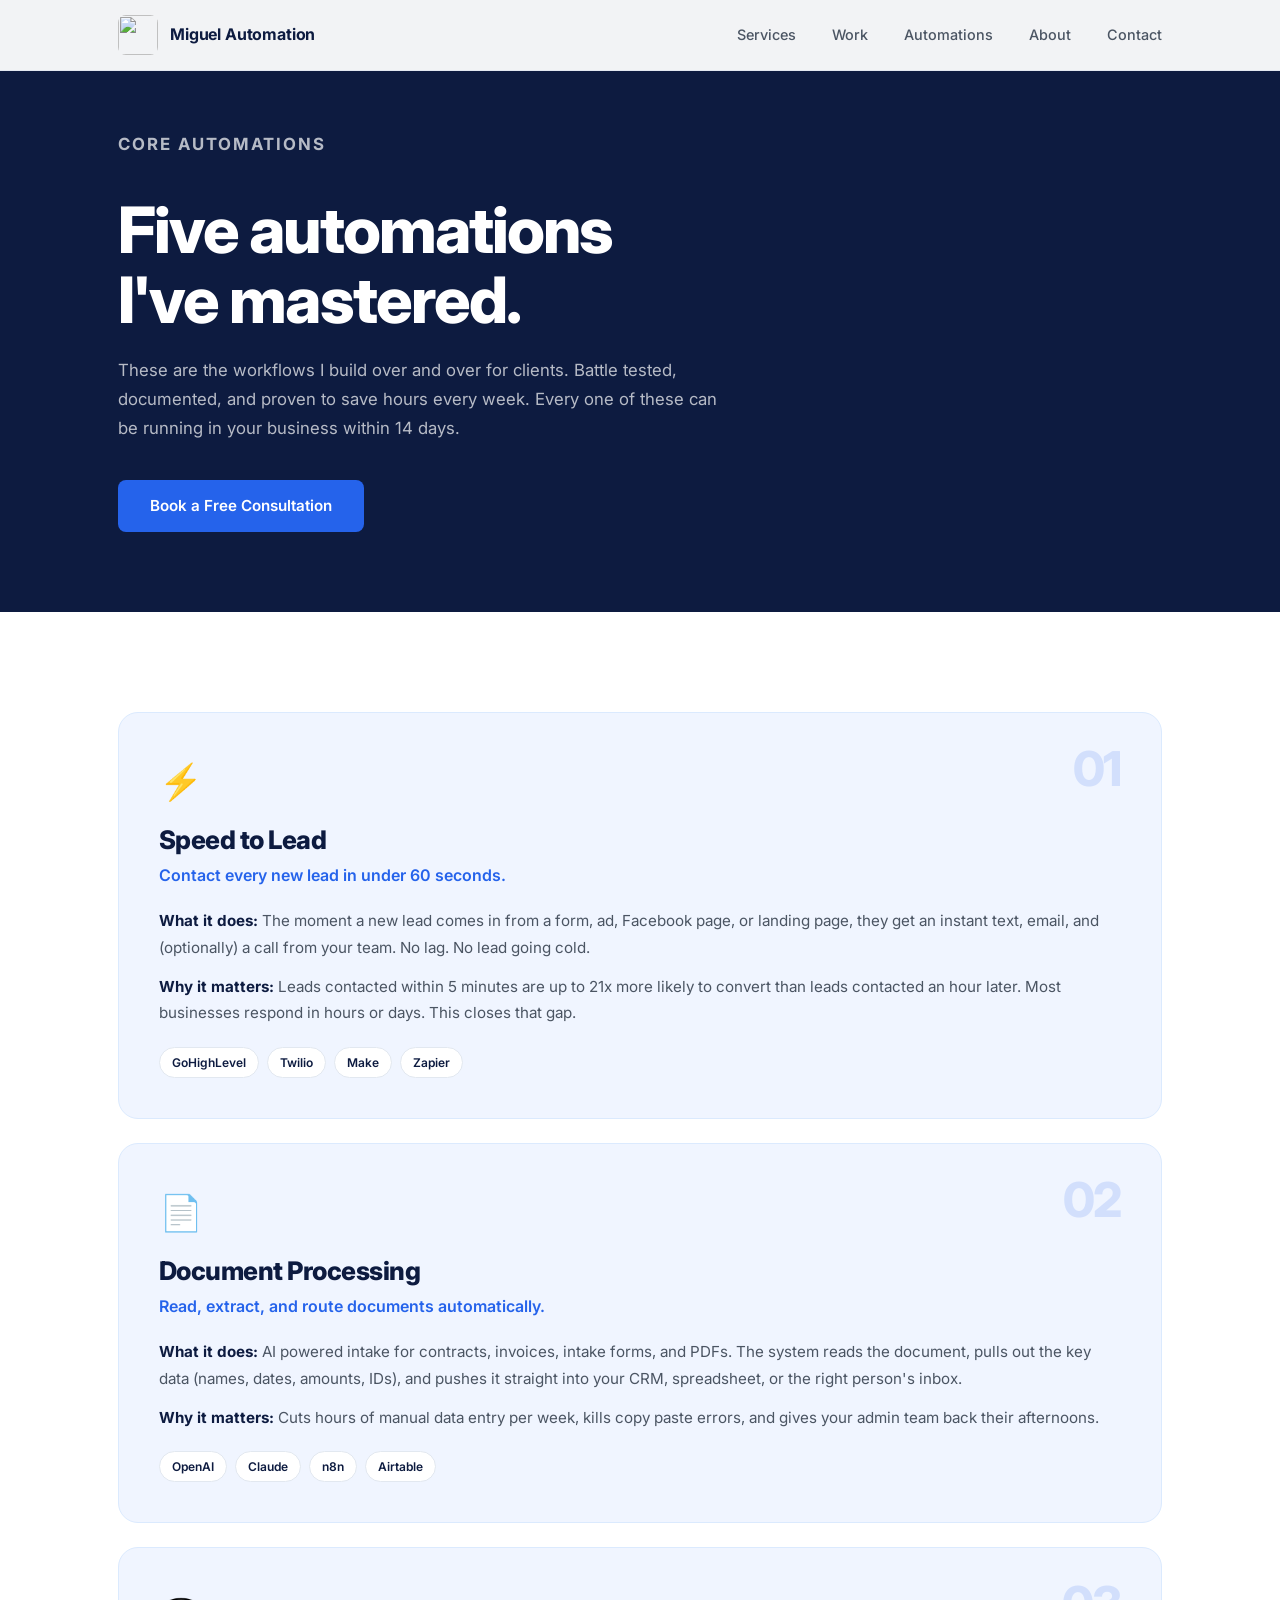
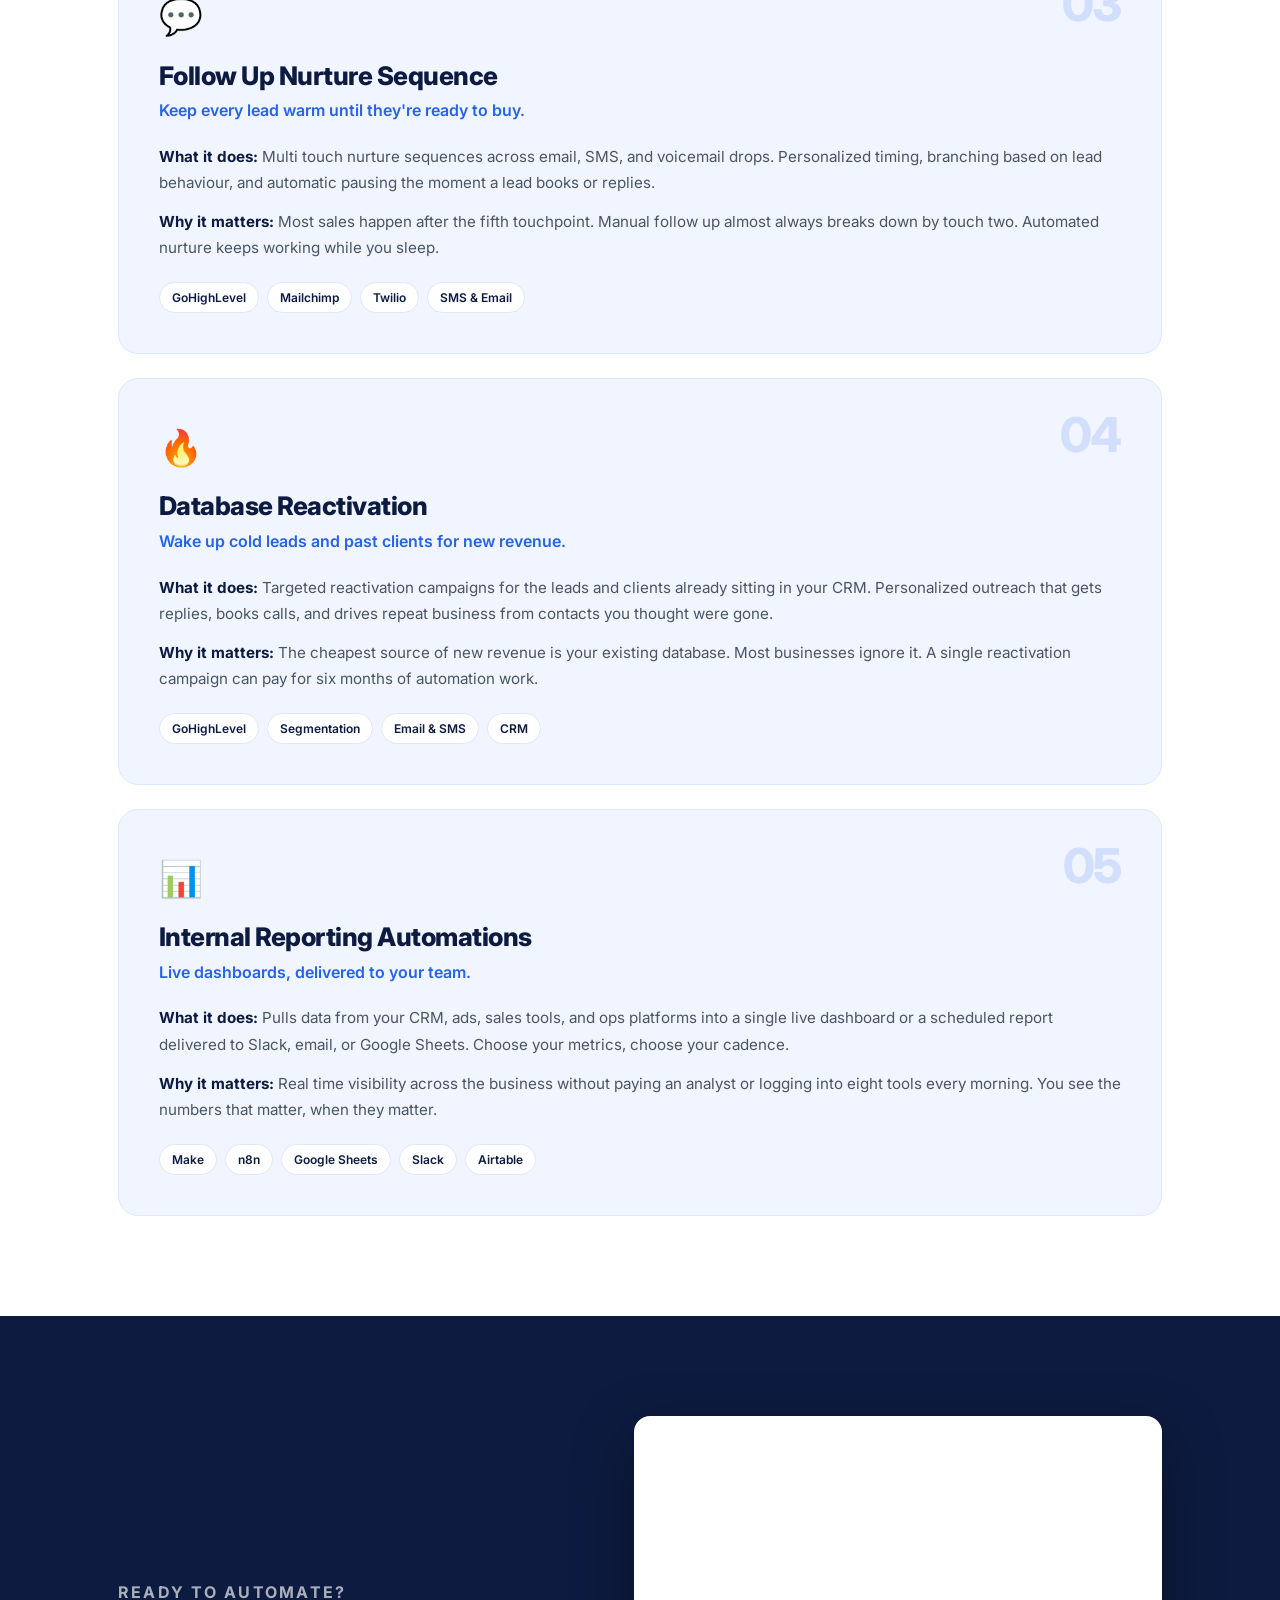
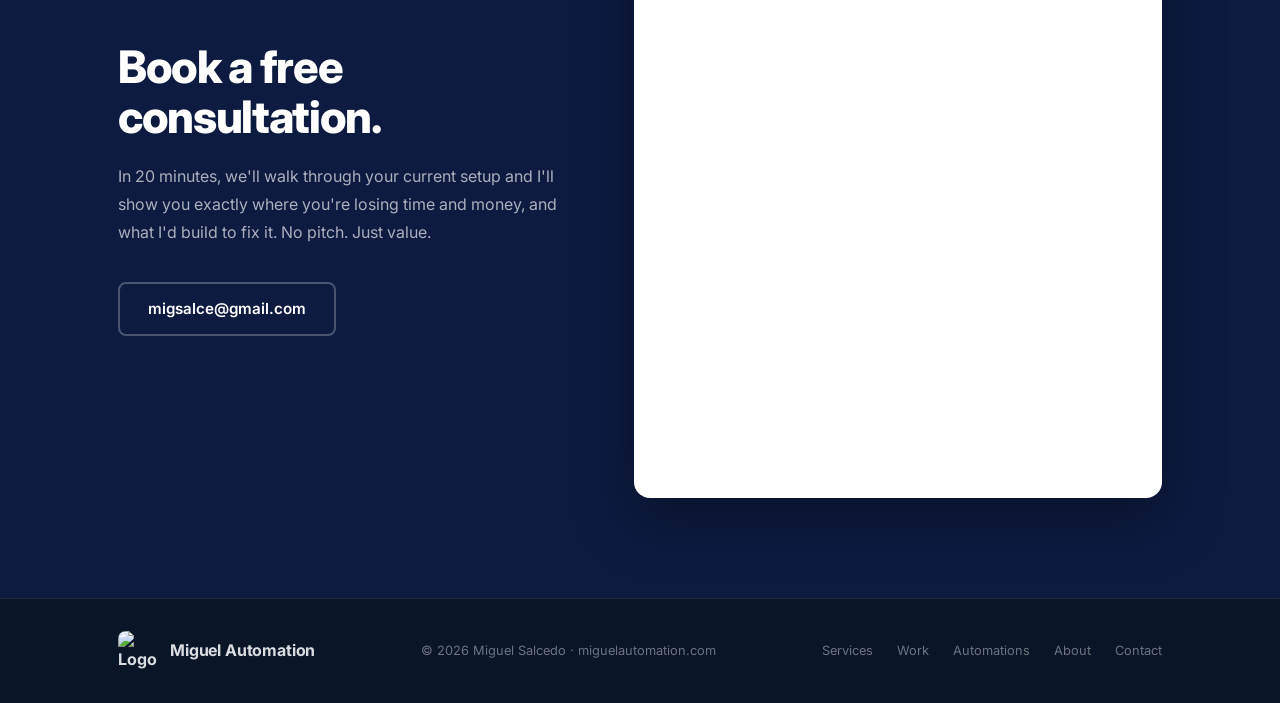
==== commit b4c92811: "Polish pass: SEO meta, accessibility, back-to-top, tool fade edges SEO & branding: - Favicon + apple" ====
--- a/automations.html
+++ b/automations.html
@@ -3,6 +3,22 @@
 <head>
   <meta charset="UTF-8" />
   <meta name="viewport" content="width=device-width, initial-scale=1.0" />
+  <meta name="description" content="The 5 core automations Miguel Salcedo builds for clients: Speed to Lead, Document Processing, Follow Up Nurture, Database Reactivation, and Internal Reporting." />
+  <meta name="theme-color" content="#0d1b40" />
+  <link rel="canonical" href="https://miguelautomation.com/automations.html" />
+  <link rel="icon" type="image/jpeg" href="https://assets.cdn.filesafe.space/KxctVRUvvdhRZoBokoiv/media/699f795a753f15aff1038a9e.jpg" />
+  <link rel="apple-touch-icon" href="https://assets.cdn.filesafe.space/KxctVRUvvdhRZoBokoiv/media/699f795a753f15aff1038a9e.jpg" />
+
+  <meta property="og:type" content="website" />
+  <meta property="og:url" content="https://miguelautomation.com/automations.html" />
+  <meta property="og:title" content="Core Automations · Miguel Salcedo" />
+  <meta property="og:description" content="The 5 automations I've mastered. Battle tested, documented, and proven to save clients hours every week." />
+  <meta property="og:image" content="https://assets.cdn.filesafe.space/KxctVRUvvdhRZoBokoiv/media/699f2cf1ba06aeb6dcd5c576.jpg" />
+  <meta name="twitter:card" content="summary_large_image" />
+  <meta name="twitter:title" content="Core Automations · Miguel Salcedo" />
+  <meta name="twitter:description" content="The 5 automations I've mastered. Battle tested and ready to deploy." />
+  <meta name="twitter:image" content="https://assets.cdn.filesafe.space/KxctVRUvvdhRZoBokoiv/media/699f2cf1ba06aeb6dcd5c576.jpg" />
+
   <title>Miguel Salcedo · Core Automations</title>
   <link rel="stylesheet" href="style.css" />
   <link href="https://fonts.googleapis.com/css2?family=Inter:wght@300;400;500;600;700;800&display=swap" rel="stylesheet" />
@@ -12,32 +28,36 @@
 </head>
 <body>
 
+  <a href="#main" class="skip-link">Skip to content</a>
+
   <!-- NAV -->
-  <nav>
+  <nav aria-label="Primary">
     <div class="nav-inner">
-      <a href="index.html" class="logo">
-        <img src="https://assets.cdn.filesafe.space/KxctVRUvvdhRZoBokoiv/media/699f795a753f15aff1038a9e.jpg" alt="Miguel Automation Logo" />
+      <a href="index.html" class="logo" aria-label="Miguel Automation home">
+        <img src="https://assets.cdn.filesafe.space/KxctVRUvvdhRZoBokoiv/media/699f795a753f15aff1038a9e.jpg" alt="" />
         Miguel Automation
       </a>
       <ul>
         <li><a href="index.html#services">Services</a></li>
         <li><a href="index.html#work">Work</a></li>
-        <li><a href="automations.html">Automations</a></li>
+        <li><a href="automations.html" aria-current="page">Automations</a></li>
         <li><a href="index.html#about">About</a></li>
         <li><a href="index.html#contact">Contact</a></li>
       </ul>
-      <button class="menu-toggle" onclick="document.querySelector('.nav-mobile').classList.toggle('open')">
+      <button class="menu-toggle" aria-label="Toggle menu" aria-expanded="false" onclick="const m=document.querySelector('.nav-mobile');m.classList.toggle('open');this.setAttribute('aria-expanded',m.classList.contains('open'))">
         <span></span><span></span><span></span>
       </button>
     </div>
     <div class="nav-mobile">
       <a href="index.html#services">Services</a>
       <a href="index.html#work">Work</a>
-      <a href="automations.html">Automations</a>
+      <a href="automations.html" aria-current="page">Automations</a>
       <a href="index.html#about">About</a>
       <a href="index.html#contact">Contact</a>
     </div>
   </nav>
+
+  <main id="main">
 
   <!-- HERO -->
   <section class="hero" id="vanta-hero">
@@ -148,6 +168,13 @@
       </div>
     </div>
   </section>
+
+  </main>
+
+  <!-- BACK TO TOP -->
+  <button id="back-to-top" class="back-to-top" aria-label="Back to top" onclick="window.scrollTo({top:0,behavior:'smooth'})">
+    <span aria-hidden="true">↑</span>
+  </button>
 
   <!-- FOOTER -->
   <footer>
@@ -184,6 +211,15 @@
       spacing: 18.00,
       showDots: true
     });
+
+    /* Back to top button visibility */
+    (function() {
+      const btn = document.getElementById('back-to-top');
+      if (!btn) return;
+      const toggle = () => btn.classList.toggle('visible', window.scrollY > 600);
+      window.addEventListener('scroll', toggle, { passive: true });
+      toggle();
+    })();
   </script>
 
 </body>
--- a/style.css
+++ b/style.css
@@ -16,6 +16,40 @@
 html { scroll-behavior: smooth; }
 body { font-family: 'Inter', sans-serif; background: var(--white); color: var(--text); line-height: 1.6; overflow-x: hidden; }
 a { color: inherit; text-decoration: none; }
+::selection { background: var(--blue); color: var(--white); }
+
+/* SKIP LINK (accessibility) */
+.skip-link {
+  position: absolute; left: 12px; top: -60px;
+  background: var(--navy); color: var(--white);
+  padding: 12px 20px; border-radius: 8px;
+  font-weight: 600; font-size: 0.9rem;
+  z-index: 1000; transition: top 0.2s;
+}
+.skip-link:focus { top: 12px; outline: 3px solid var(--blue); }
+
+/* FOCUS STATES (keyboard nav) */
+a:focus-visible, button:focus-visible, summary:focus-visible, details:focus-visible {
+  outline: 3px solid var(--blue); outline-offset: 3px; border-radius: 4px;
+}
+.faq-item:focus-within { border-color: var(--blue); }
+
+/* BACK TO TOP BUTTON */
+.back-to-top {
+  position: fixed; bottom: 28px; right: 28px; z-index: 90;
+  width: 48px; height: 48px; border-radius: 50%;
+  background: var(--blue); color: var(--white); border: none;
+  font-size: 1.2rem; font-weight: 700; cursor: pointer;
+  box-shadow: 0 8px 24px rgba(37,99,235,0.4);
+  opacity: 0; visibility: hidden;
+  transform: translateY(10px);
+  transition: opacity 0.3s, transform 0.3s, visibility 0.3s, background 0.2s;
+}
+.back-to-top:hover { background: var(--blue2); }
+.back-to-top.visible { opacity: 1; visibility: visible; transform: translateY(0); }
+@media (max-width: 600px) {
+  .back-to-top { bottom: 20px; right: 20px; width: 44px; height: 44px; }
+}
 
 .container { max-width: 1100px; margin: 0 auto; padding: 0 28px; }
 
@@ -164,7 +198,11 @@
   text-transform: uppercase; letter-spacing: 0.12em;
   color: rgba(255,255,255,0.4); margin-bottom: 20px;
 }
-.tools-track { overflow: hidden; }
+.tools-track {
+  overflow: hidden;
+  mask-image: linear-gradient(to right, transparent, #000 8%, #000 92%, transparent);
+  -webkit-mask-image: linear-gradient(to right, transparent, #000 8%, #000 92%, transparent);
+}
 .tools-inner {
   display: flex; gap: 16px; width: max-content;
   animation: scroll-tools 90s linear infinite;
@@ -216,6 +254,112 @@
 .footer-links { display: flex; gap: 24px; }
 .footer-links a { color: rgba(255,255,255,0.4); font-size: 0.8rem; text-decoration: none; transition: color 0.2s; }
 .footer-links a:hover { color: var(--white); }
+
+/* SCROLL FADE IN ANIMATIONS */
+.fade-in-target {
+  opacity: 0; transform: translateY(24px);
+  transition: opacity 0.7s ease-out, transform 0.7s ease-out;
+  will-change: opacity, transform;
+}
+.fade-in-visible { opacity: 1; transform: translateY(0); }
+@media (prefers-reduced-motion: reduce) {
+  .fade-in-target { opacity: 1; transform: none; transition: none; }
+}
+
+/* HOW I WORK / PROCESS SECTION */
+.process { padding: 100px 0; background: var(--blue-card); border-top: 1px solid #dbeafe; }
+.process h2 { margin-bottom: 16px; }
+.process-sub { color: var(--muted); font-size: 1rem; max-width: 620px; margin-bottom: 56px; line-height: 1.75; }
+.process-grid { display: grid; grid-template-columns: repeat(4, 1fr); gap: 20px; }
+.process-card {
+  background: var(--white); border: 1px solid var(--border);
+  border-radius: 16px; padding: 32px 26px;
+  transition: transform 0.25s, border-color 0.25s, box-shadow 0.25s;
+  position: relative;
+}
+.process-card:hover {
+  transform: translateY(-6px); border-color: var(--blue);
+  box-shadow: 0 14px 40px rgba(37,99,235,0.14);
+}
+.process-icon-wrap {
+  display: flex; align-items: center; justify-content: space-between;
+  margin-bottom: 18px;
+}
+.process-icon {
+  width: 56px; height: 56px; border-radius: 14px;
+  background: linear-gradient(135deg, #eff6ff, #dbeafe);
+  display: flex; align-items: center; justify-content: center;
+  font-size: 1.6rem;
+  border: 1px solid #c7d2fe;
+}
+.process-step {
+  font-size: 0.7rem; font-weight: 700; letter-spacing: 0.08em;
+  color: var(--blue); text-transform: uppercase;
+  background: var(--blue-light); padding: 5px 10px; border-radius: 100px;
+  border: 1px solid #dbeafe;
+}
+.process-card h3 { font-size: 1.05rem; font-weight: 700; color: var(--navy); margin-bottom: 10px; }
+.process-card p { color: var(--muted); font-size: 0.88rem; line-height: 1.7; }
+
+/* FAQ ACCORDION */
+.faq { padding: 100px 0; background: var(--white); border-top: 1px solid var(--border); }
+.faq h2 { margin-bottom: 40px; max-width: 720px; }
+.faq-list { display: flex; flex-direction: column; gap: 12px; max-width: 820px; }
+.faq-item {
+  background: var(--blue-card); border: 1px solid #dbeafe;
+  border-radius: 12px; overflow: hidden;
+  transition: border-color 0.25s, box-shadow 0.25s;
+}
+.faq-item[open] { border-color: var(--blue); box-shadow: 0 6px 20px rgba(37,99,235,0.1); }
+.faq-item summary {
+  display: flex; justify-content: space-between; align-items: center;
+  padding: 22px 26px; cursor: pointer; list-style: none;
+  font-size: 1rem; font-weight: 600; color: var(--navy);
+  transition: background 0.2s;
+}
+.faq-item summary::-webkit-details-marker { display: none; }
+.faq-item summary:hover { background: rgba(37,99,235,0.04); }
+.faq-chevron {
+  font-size: 1.4rem; font-weight: 300; color: var(--blue);
+  transition: transform 0.3s ease;
+  line-height: 1; margin-left: 20px; flex-shrink: 0;
+}
+.faq-item[open] .faq-chevron { transform: rotate(45deg); }
+.faq-answer { padding: 0 26px 24px; }
+.faq-answer p { color: var(--muted); font-size: 0.95rem; line-height: 1.75; }
+
+/* CORE AUTOMATIONS SECTION (on home page) */
+.core-automations { padding: 100px 0; background: var(--navy); }
+.core-automations h2 { color: var(--white); margin-bottom: 16px; }
+.ca-sub { color: rgba(255,255,255,0.6); font-size: 1rem; max-width: 620px; margin-bottom: 56px; line-height: 1.75; }
+.ca-grid {
+  display: grid; grid-template-columns: repeat(3, 1fr); gap: 20px;
+  margin-bottom: 48px;
+}
+.ca-card {
+  background: rgba(255,255,255,0.05);
+  border: 1px solid rgba(255,255,255,0.1);
+  border-radius: 16px; padding: 28px;
+  transition: border-color 0.25s, transform 0.25s, background 0.25s;
+  position: relative; display: flex; flex-direction: column; gap: 8px;
+  text-decoration: none;
+}
+.ca-card:hover {
+  border-color: var(--blue); transform: translateY(-4px);
+  background: rgba(37,99,235,0.08);
+}
+.ca-number {
+  position: absolute; top: 20px; right: 24px;
+  font-size: 1.8rem; font-weight: 800; color: rgba(37,99,235,0.35);
+  letter-spacing: -0.02em; line-height: 1;
+}
+.ca-icon { font-size: 1.8rem; margin-bottom: 6px; }
+.ca-card h3 {
+  font-size: 1.05rem; font-weight: 700; color: var(--white);
+  line-height: 1.3; padding-right: 40px;
+}
+.ca-card p { color: rgba(255,255,255,0.6); font-size: 0.875rem; line-height: 1.6; }
+.ca-cta { text-align: center; }
 
 /* PAGE HERO (single-column, for subpages) */
 .page-hero { max-width: 780px; position: relative; z-index: 1; }
@@ -284,6 +428,8 @@
   .services-grid { grid-template-columns: repeat(2, 1fr); }
   .work-grid { grid-template-columns: 1fr; }
   .contact-grid { grid-template-columns: 1fr; gap: 40px; }
+  .ca-grid { grid-template-columns: repeat(2, 1fr); }
+  .process-grid { grid-template-columns: repeat(2, 1fr); }
 }
 @media (max-width: 600px) {
   nav ul { display: none; }
@@ -293,4 +439,8 @@
   .auto-card { padding: 28px 24px; }
   .auto-number { top: 22px; right: 24px; font-size: 2.2rem; }
   .auto-card h2 { font-size: 1.3rem; padding-right: 40px; }
-}
+  .ca-grid { grid-template-columns: 1fr; }
+  .process-grid { grid-template-columns: 1fr; }
+  .faq-item summary { padding: 18px 20px; font-size: 0.95rem; }
+  .faq-answer { padding: 0 20px 20px; }
+}
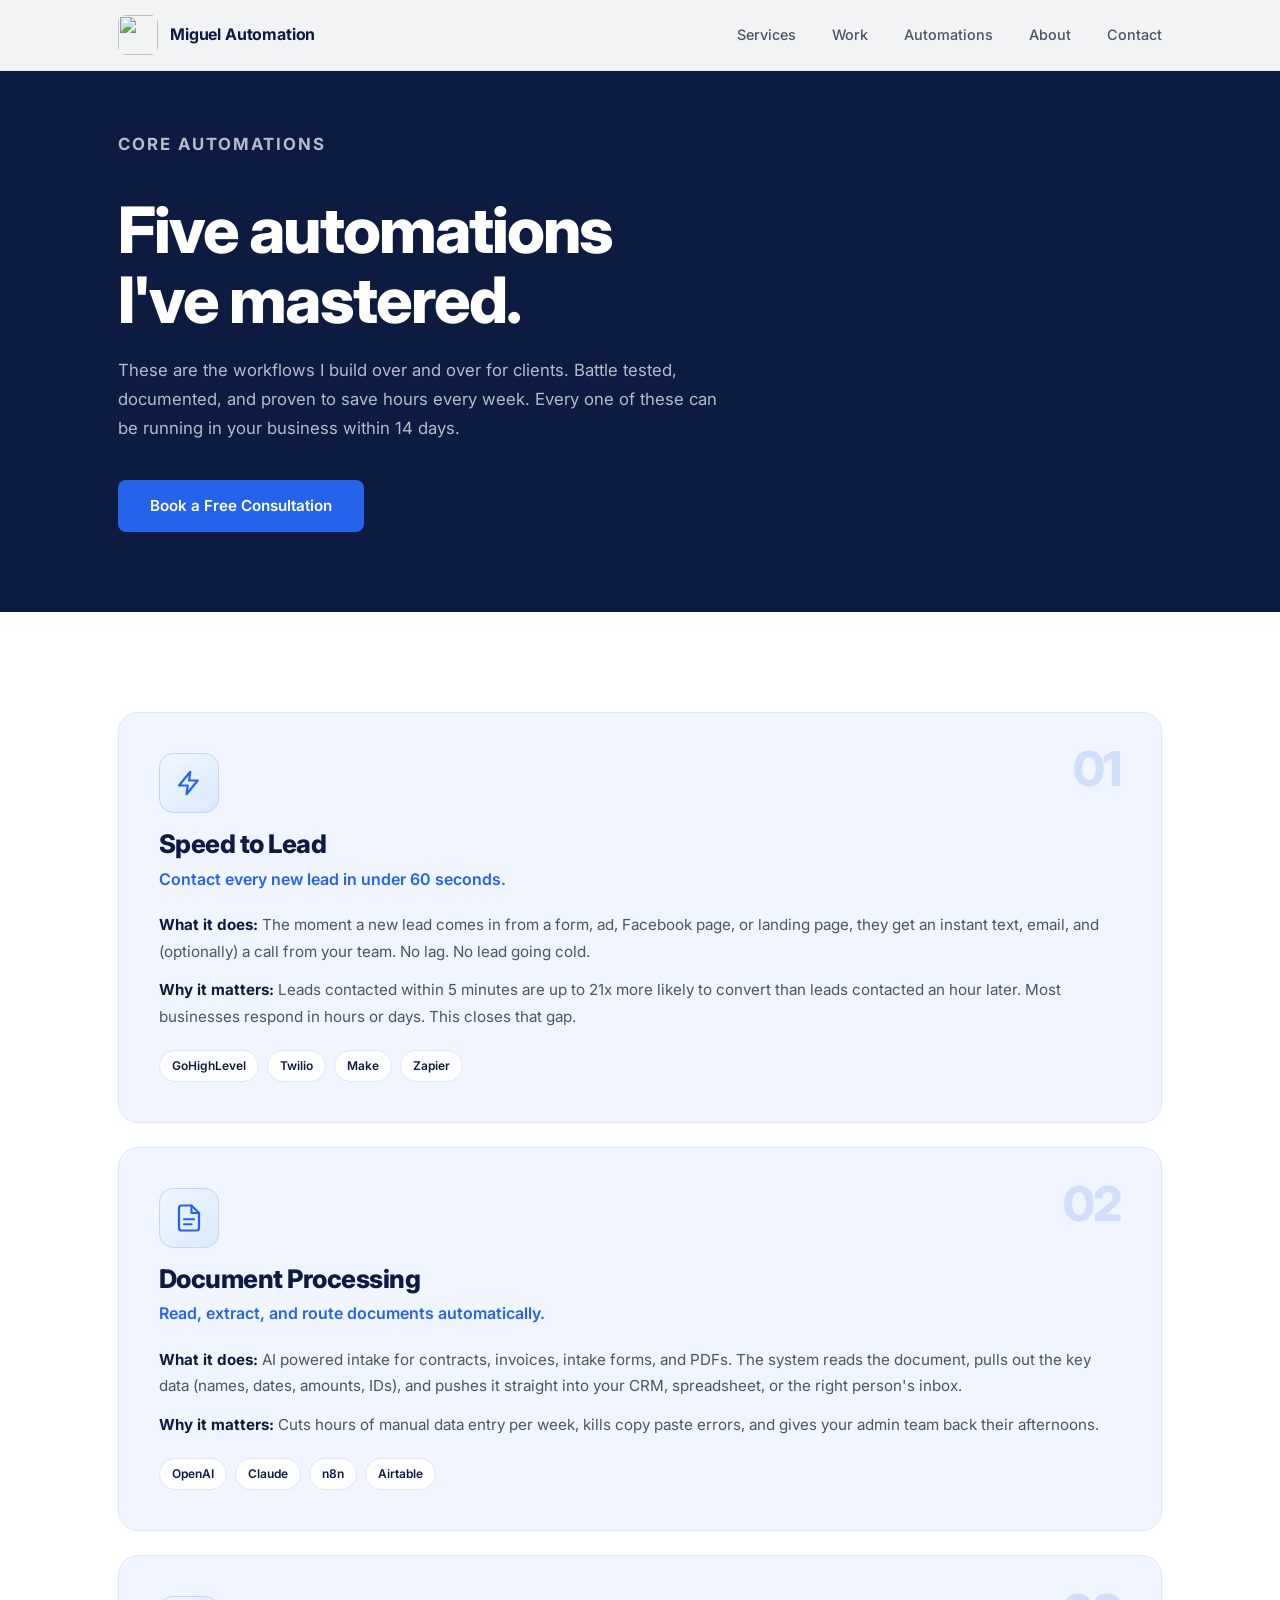
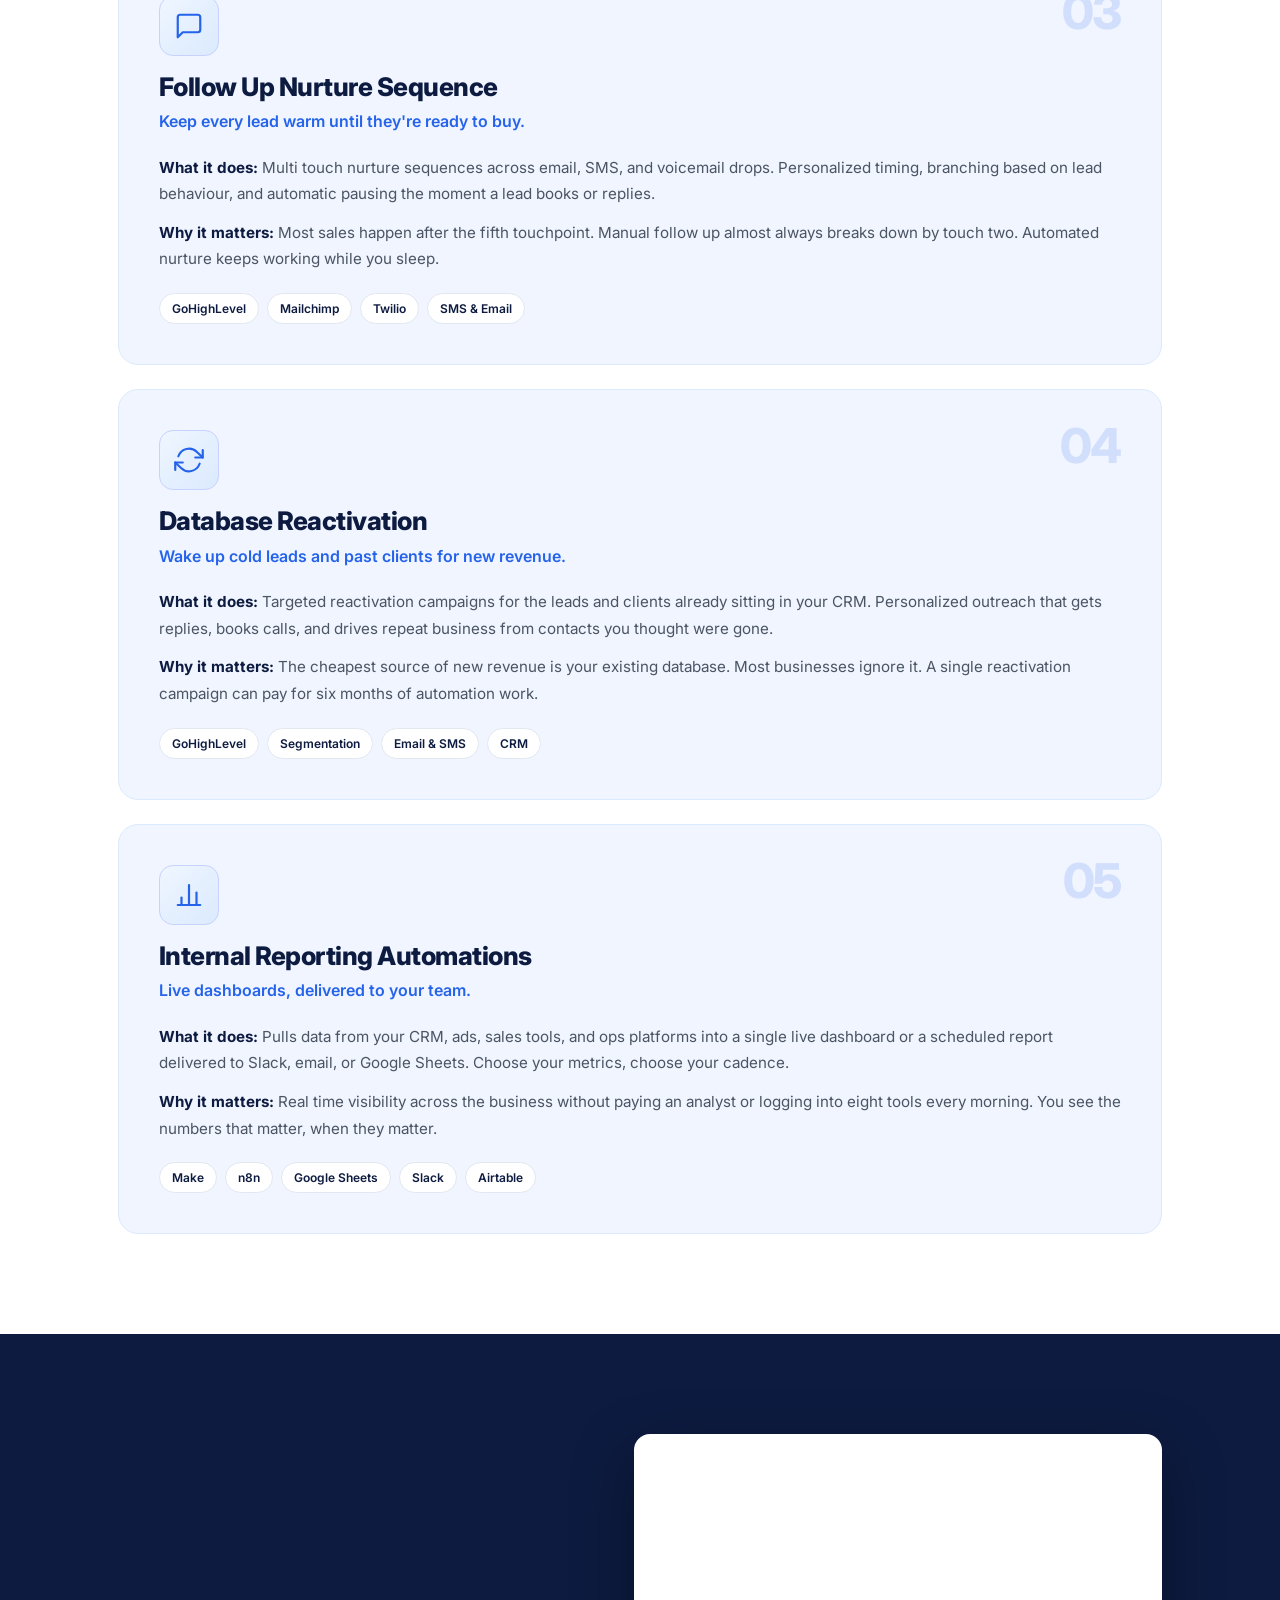
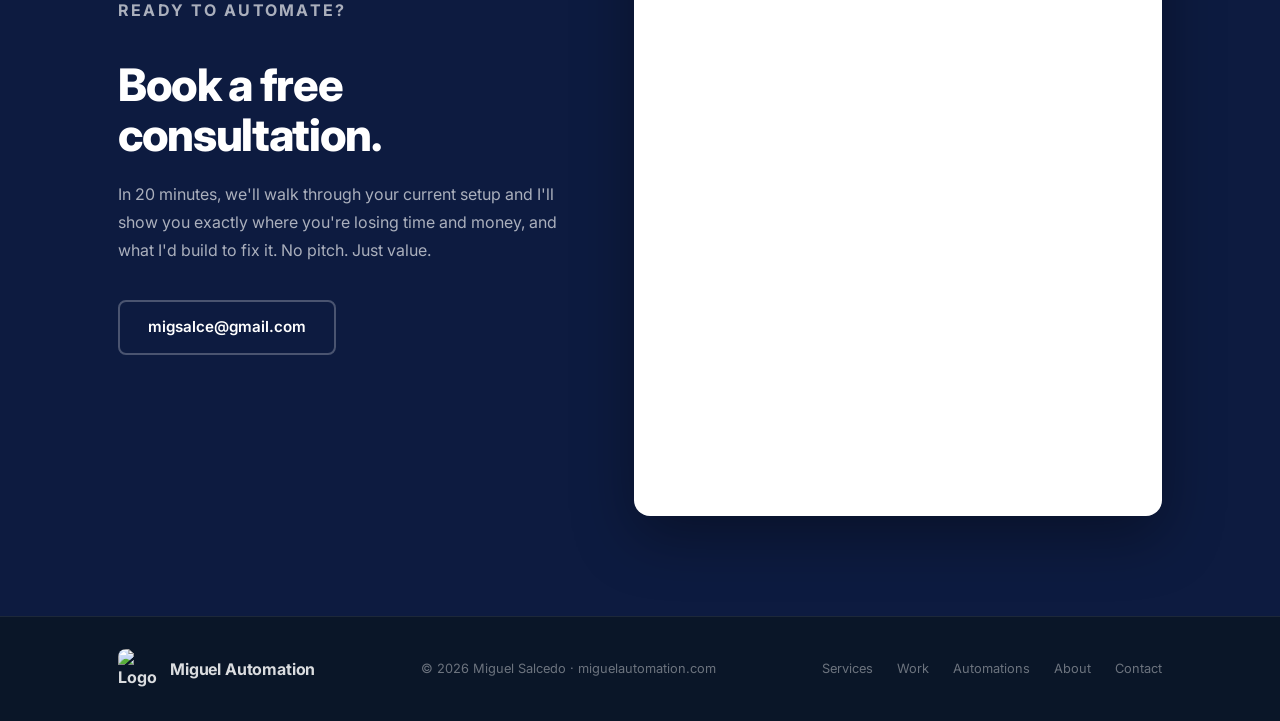
==== commit ab084804: "Replace all section emojis with clean SVG icons Replaced 19 emoji icons across the site with inline " ====
--- a/automations.html
+++ b/automations.html
@@ -78,7 +78,7 @@
 
         <div class="auto-card">
           <div class="auto-number">01</div>
-          <div class="auto-icon">⚡</div>
+          <div class="auto-icon"><svg viewBox="0 0 24 24" fill="none" stroke="currentColor" stroke-width="1.75" stroke-linecap="round" stroke-linejoin="round"><path d="M13 3L4 14h7l-1 7 9-11h-7l1-7z"/></svg></div>
           <h2>Speed to Lead</h2>
           <p class="auto-tagline">Contact every new lead in under 60 seconds.</p>
           <div class="auto-body">
@@ -92,7 +92,7 @@
 
         <div class="auto-card">
           <div class="auto-number">02</div>
-          <div class="auto-icon">📄</div>
+          <div class="auto-icon"><svg viewBox="0 0 24 24" fill="none" stroke="currentColor" stroke-width="1.75" stroke-linecap="round" stroke-linejoin="round"><path d="M14 2H6a2 2 0 0 0-2 2v16a2 2 0 0 0 2 2h12a2 2 0 0 0 2-2V8z"/><polyline points="14 2 14 8 20 8"/><line x1="8" y1="13" x2="16" y2="13"/><line x1="8" y1="17" x2="14" y2="17"/></svg></div>
           <h2>Document Processing</h2>
           <p class="auto-tagline">Read, extract, and route documents automatically.</p>
           <div class="auto-body">
@@ -106,7 +106,7 @@
 
         <div class="auto-card">
           <div class="auto-number">03</div>
-          <div class="auto-icon">💬</div>
+          <div class="auto-icon"><svg viewBox="0 0 24 24" fill="none" stroke="currentColor" stroke-width="1.75" stroke-linecap="round" stroke-linejoin="round"><path d="M21 15a2 2 0 0 1-2 2H7l-4 4V5a2 2 0 0 1 2-2h14a2 2 0 0 1 2 2z"/></svg></div>
           <h2>Follow Up Nurture Sequence</h2>
           <p class="auto-tagline">Keep every lead warm until they're ready to buy.</p>
           <div class="auto-body">
@@ -120,7 +120,7 @@
 
         <div class="auto-card">
           <div class="auto-number">04</div>
-          <div class="auto-icon">🔥</div>
+          <div class="auto-icon"><svg viewBox="0 0 24 24" fill="none" stroke="currentColor" stroke-width="1.75" stroke-linecap="round" stroke-linejoin="round"><polyline points="23 4 23 10 17 10"/><polyline points="1 20 1 14 7 14"/><path d="M3.51 9a9 9 0 0 1 14.85-3.36L23 10M1 14l4.64 4.36A9 9 0 0 0 20.49 15"/></svg></div>
           <h2>Database Reactivation</h2>
           <p class="auto-tagline">Wake up cold leads and past clients for new revenue.</p>
           <div class="auto-body">
@@ -134,7 +134,7 @@
 
         <div class="auto-card">
           <div class="auto-number">05</div>
-          <div class="auto-icon">📊</div>
+          <div class="auto-icon"><svg viewBox="0 0 24 24" fill="none" stroke="currentColor" stroke-width="1.75" stroke-linecap="round" stroke-linejoin="round"><line x1="18" y1="20" x2="18" y2="10"/><line x1="12" y1="20" x2="12" y2="4"/><line x1="6" y1="20" x2="6" y2="14"/><line x1="3" y1="20" x2="21" y2="20"/></svg></div>
           <h2>Internal Reporting Automations</h2>
           <p class="auto-tagline">Live dashboards, delivered to your team.</p>
           <div class="auto-body">
--- a/style.css
+++ b/style.css
@@ -167,7 +167,14 @@
   position: relative;
 }
 .service-card:hover { border-color: var(--blue); transform: translateY(-3px); box-shadow: 0 8px 28px rgba(37,99,235,0.1); }
-.sc-icon { font-size: 2rem; margin-bottom: 14px; }
+.sc-icon {
+  width: 56px; height: 56px; border-radius: 14px;
+  background: linear-gradient(135deg, #eff6ff, #dbeafe);
+  border: 1px solid #c7d2fe;
+  display: flex; align-items: center; justify-content: center;
+  color: var(--blue); margin-bottom: 20px;
+}
+.sc-icon svg { width: 28px; height: 28px; }
 .service-card h3 { font-size: 1.05rem; font-weight: 700; color: var(--navy); margin-bottom: 10px; }
 .service-card p { color: var(--muted); font-size: 0.9rem; line-height: 1.7; }
 .service-practicing { background: linear-gradient(135deg, #eff6ff, #eef2ff); border-color: #c7d2fe; }
@@ -289,9 +296,10 @@
   width: 56px; height: 56px; border-radius: 14px;
   background: linear-gradient(135deg, #eff6ff, #dbeafe);
   display: flex; align-items: center; justify-content: center;
-  font-size: 1.6rem;
+  color: var(--blue);
   border: 1px solid #c7d2fe;
 }
+.process-icon svg { width: 28px; height: 28px; }
 .process-step {
   font-size: 0.7rem; font-weight: 700; letter-spacing: 0.08em;
   color: var(--blue); text-transform: uppercase;
@@ -353,7 +361,13 @@
   font-size: 1.8rem; font-weight: 800; color: rgba(37,99,235,0.35);
   letter-spacing: -0.02em; line-height: 1;
 }
-.ca-icon { font-size: 1.8rem; margin-bottom: 6px; }
+.ca-icon {
+  width: 48px; height: 48px; border-radius: 12px;
+  background: rgba(37,99,235,0.15); border: 1px solid rgba(37,99,235,0.3);
+  display: flex; align-items: center; justify-content: center;
+  color: #93c5fd; margin-bottom: 10px;
+}
+.ca-icon svg { width: 24px; height: 24px; }
 .ca-card h3 {
   font-size: 1.05rem; font-weight: 700; color: var(--white);
   line-height: 1.3; padding-right: 40px;
@@ -388,7 +402,14 @@
   font-size: 3rem; font-weight: 800; color: rgba(37,99,235,0.15);
   letter-spacing: -0.03em; line-height: 1;
 }
-.auto-icon { font-size: 2.2rem; margin-bottom: 16px; }
+.auto-icon {
+  width: 60px; height: 60px; border-radius: 14px;
+  background: linear-gradient(135deg, #eff6ff, #dbeafe);
+  border: 1px solid #c7d2fe;
+  display: flex; align-items: center; justify-content: center;
+  color: var(--blue); margin-bottom: 16px;
+}
+.auto-icon svg { width: 30px; height: 30px; }
 .auto-card h2 {
   font-size: 1.6rem; font-weight: 800; color: var(--navy);
   letter-spacing: -0.02em; margin-bottom: 8px; line-height: 1.15;
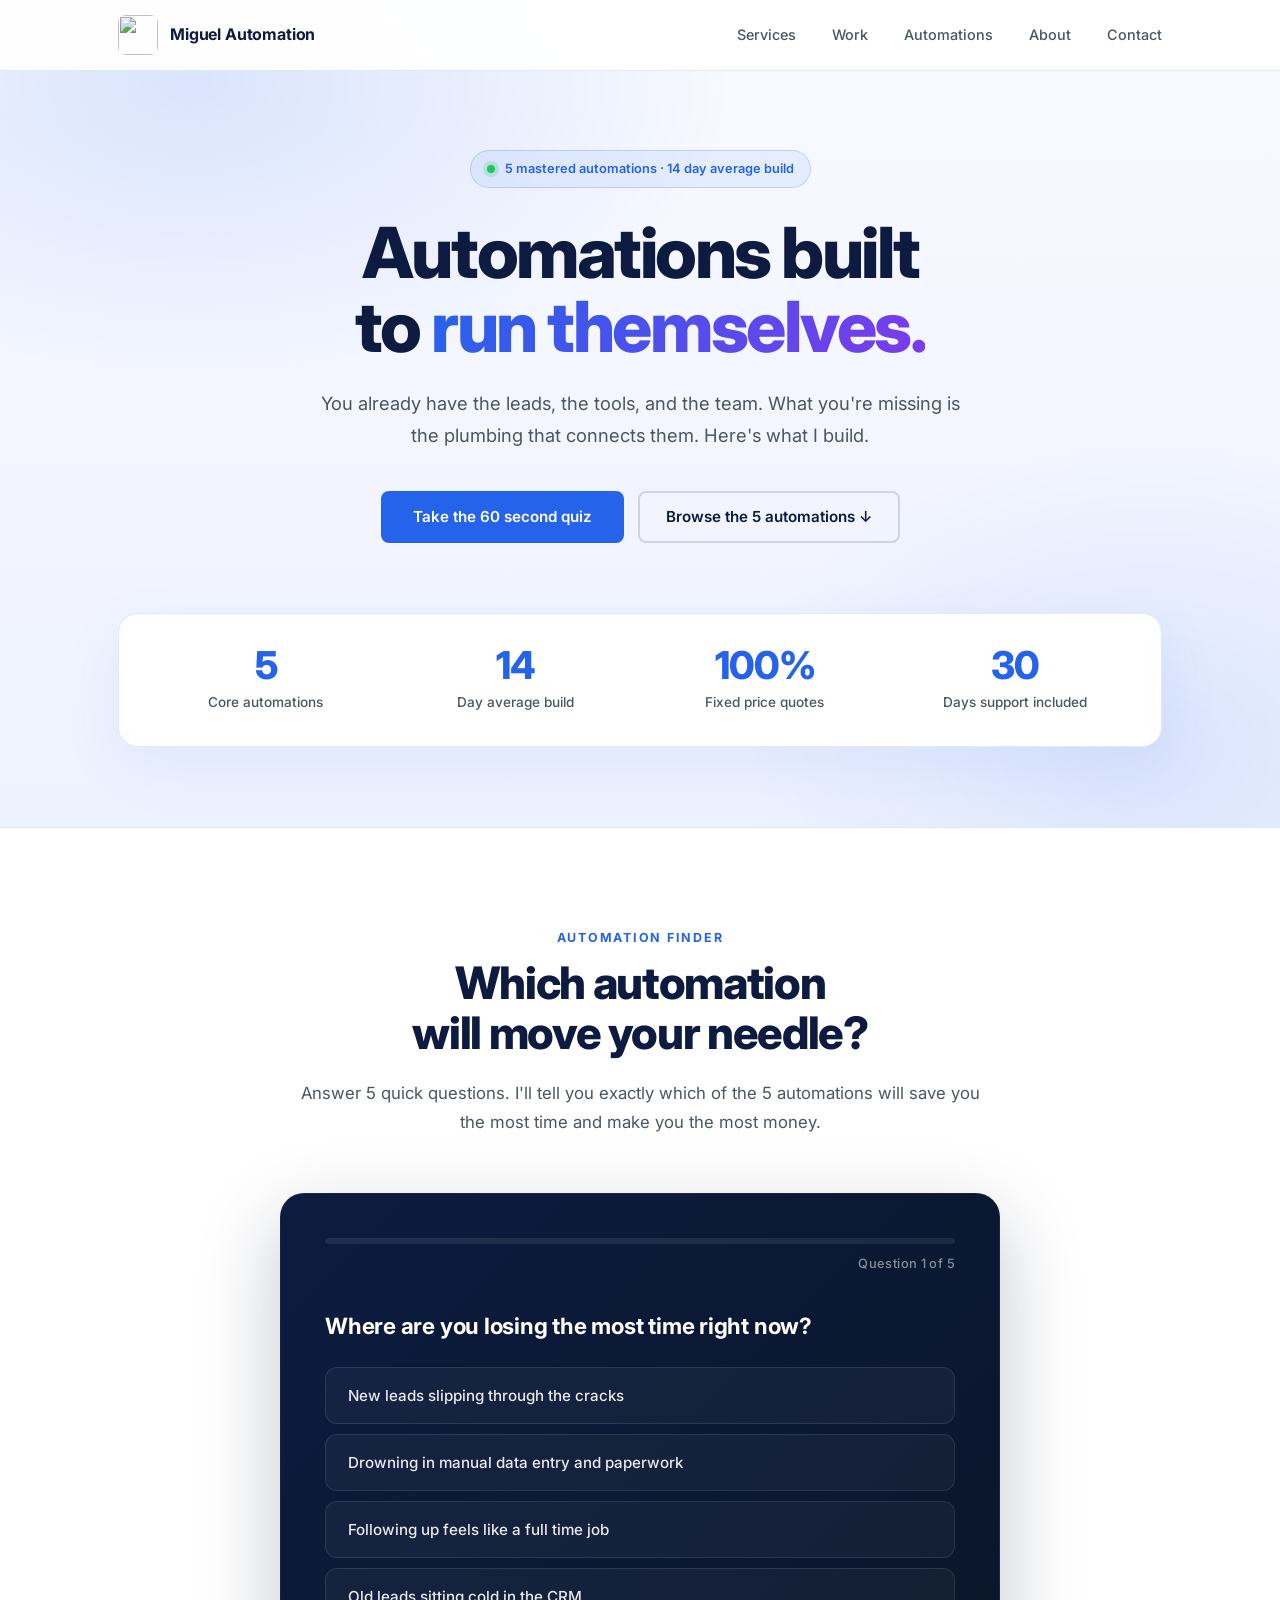
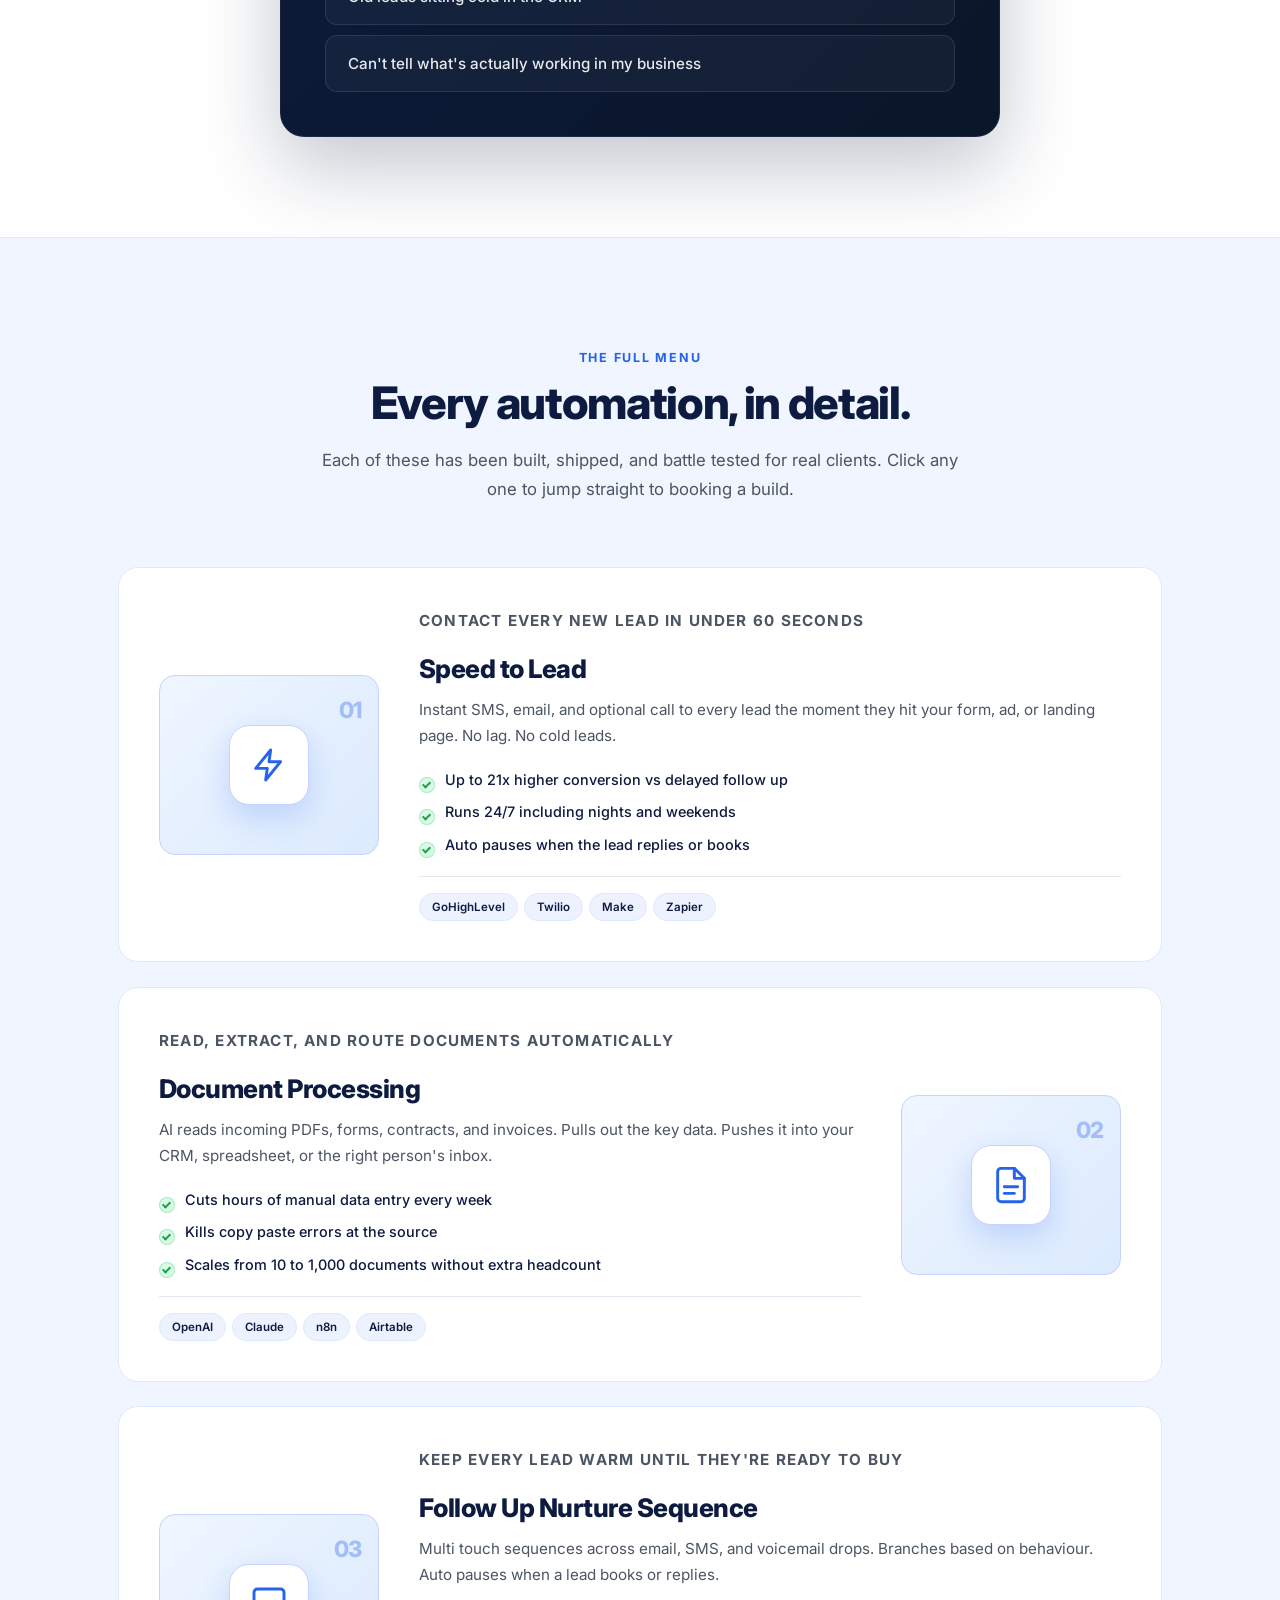
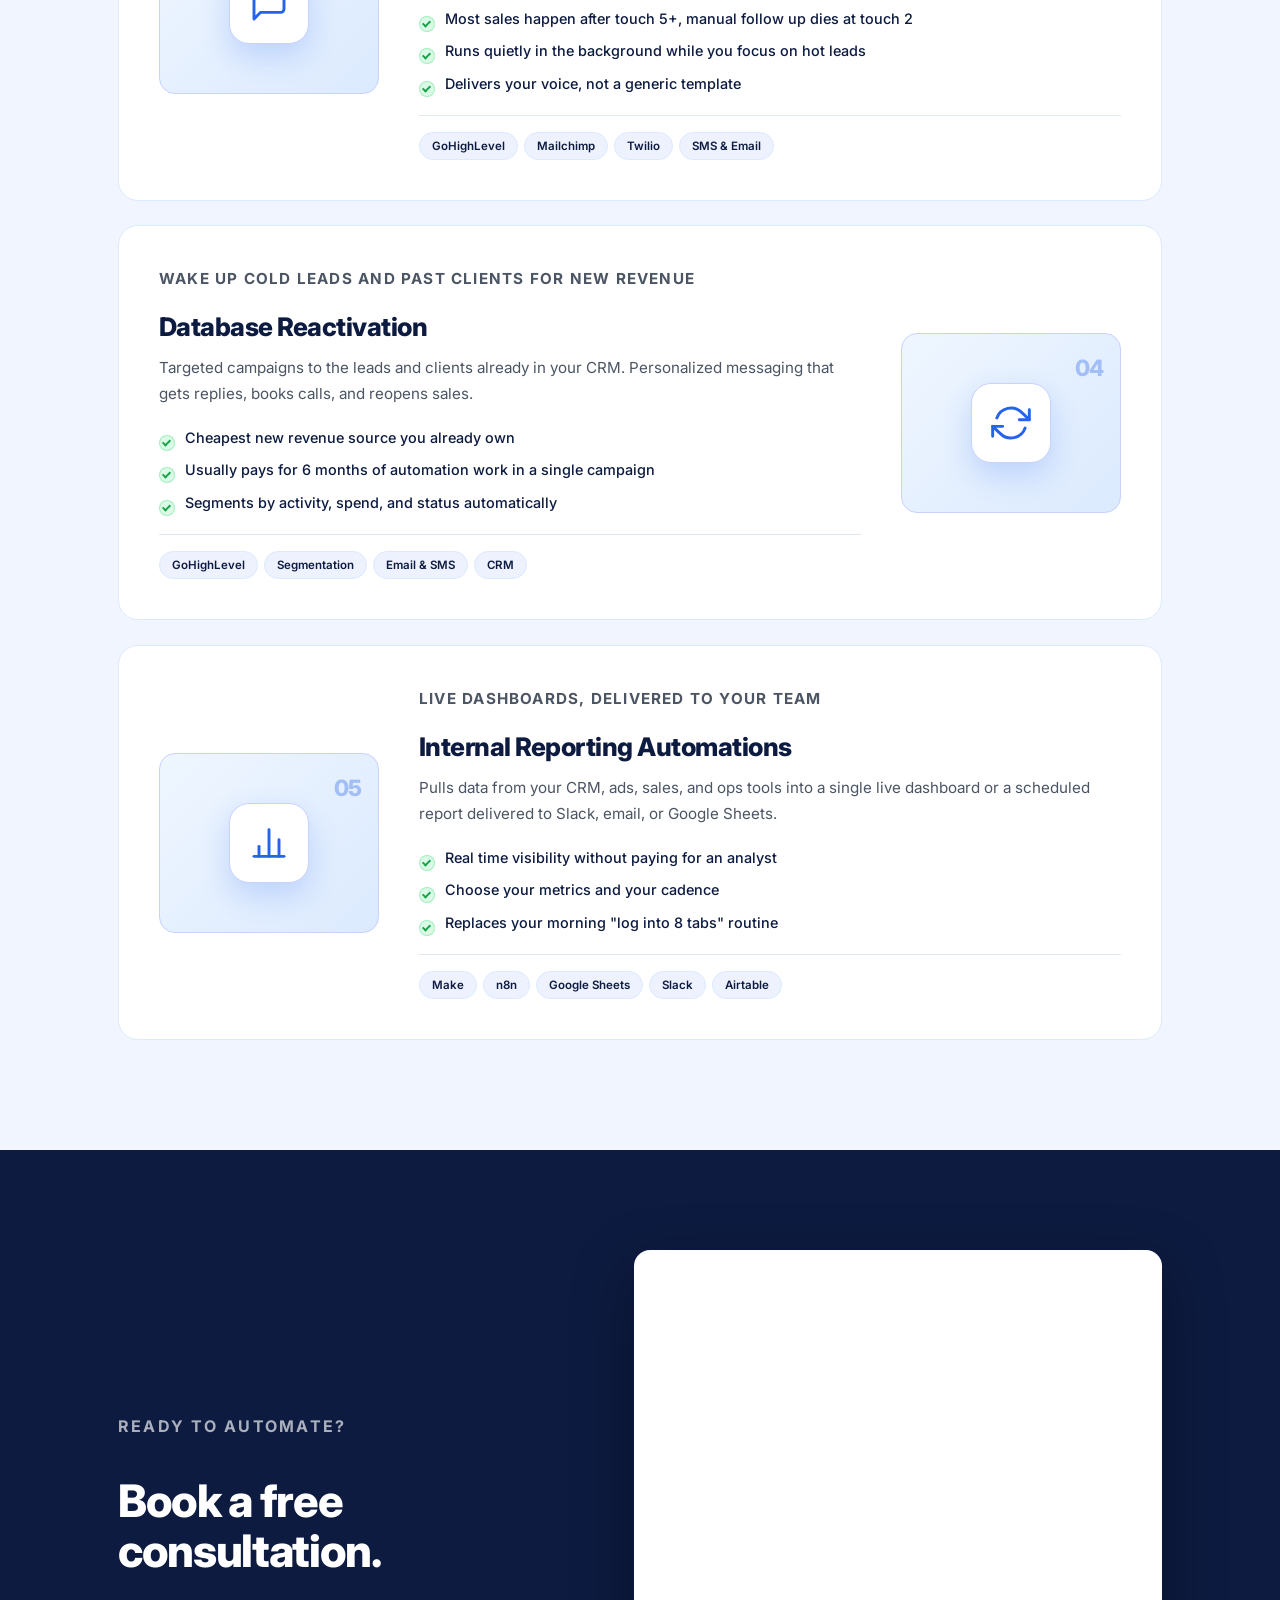
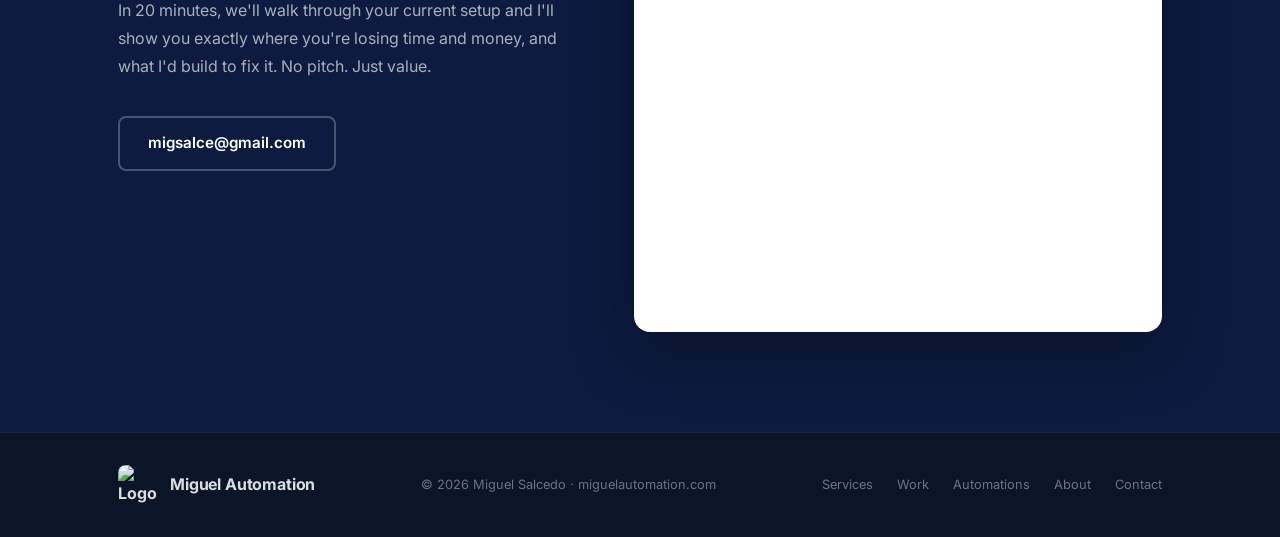
==== commit ded2b332: "Redesign automations page: new hero, interactive quiz, richer cards Visual identity now distinct fro" ====
--- a/automations.html
+++ b/automations.html
@@ -3,7 +3,7 @@
 <head>
   <meta charset="UTF-8" />
   <meta name="viewport" content="width=device-width, initial-scale=1.0" />
-  <meta name="description" content="The 5 core automations Miguel Salcedo builds for clients: Speed to Lead, Document Processing, Follow Up Nurture, Database Reactivation, and Internal Reporting." />
+  <meta name="description" content="The 5 core automations Miguel Salcedo builds for clients: Speed to Lead, Document Processing, Follow Up Nurture, Database Reactivation, and Internal Reporting. Take the free quiz to find out which you need." />
   <meta name="theme-color" content="#0d1b40" />
   <link rel="canonical" href="https://miguelautomation.com/automations.html" />
   <link rel="icon" type="image/jpeg" href="https://assets.cdn.filesafe.space/KxctVRUvvdhRZoBokoiv/media/699f795a753f15aff1038a9e.jpg" />
@@ -12,7 +12,7 @@
   <meta property="og:type" content="website" />
   <meta property="og:url" content="https://miguelautomation.com/automations.html" />
   <meta property="og:title" content="Core Automations · Miguel Salcedo" />
-  <meta property="og:description" content="The 5 automations I've mastered. Battle tested, documented, and proven to save clients hours every week." />
+  <meta property="og:description" content="The 5 automations I've mastered. Take the quiz to find which one your business needs." />
   <meta property="og:image" content="https://assets.cdn.filesafe.space/KxctVRUvvdhRZoBokoiv/media/699f2cf1ba06aeb6dcd5c576.jpg" />
   <meta name="twitter:card" content="summary_large_image" />
   <meta name="twitter:title" content="Core Automations · Miguel Salcedo" />
@@ -22,11 +22,9 @@
   <title>Miguel Salcedo · Core Automations</title>
   <link rel="stylesheet" href="style.css" />
   <link href="https://fonts.googleapis.com/css2?family=Inter:wght@300;400;500;600;700;800&display=swap" rel="stylesheet" />
-  <script src="https://cdnjs.cloudflare.com/ajax/libs/three.js/r134/three.min.js"></script>
-  <script src="https://cdn.jsdelivr.net/npm/vanta@latest/dist/vanta.net.min.js"></script>
   <script type="text/javascript" src="https://assets.calendly.com/assets/external/widget.js" async></script>
 </head>
-<body>
+<body class="body-automations">
 
   <a href="#main" class="skip-link">Skip to content</a>
 
@@ -59,92 +57,233 @@
 
   <main id="main">
 
-  <!-- HERO -->
-  <section class="hero" id="vanta-hero">
+  <!-- AUTO HERO -->
+  <section class="auto-hero">
     <div class="container">
-      <div class="page-hero">
-        <p class="hero-label">Core Automations</p>
-        <h1>Five automations<br>I've mastered.</h1>
-        <p>These are the workflows I build over and over for clients. Battle tested, documented, and proven to save hours every week. Every one of these can be running in your business within 14 days.</p>
-        <a href="https://calendly.com/migsalce/miguelautomation" target="_blank" rel="noopener" class="btn-primary">Book a Free Consultation</a>
+      <div class="auto-hero-inner">
+        <p class="auto-eyebrow"><span class="eyebrow-dot"></span> 5 mastered automations · 14 day average build</p>
+        <h1>Automations built<br>to <span class="gradient-text">run themselves.</span></h1>
+        <p class="auto-hero-lead">You already have the leads, the tools, and the team. What you're missing is the plumbing that connects them. Here's what I build.</p>
+        <div class="auto-hero-actions">
+          <a href="#quiz" class="btn-primary">Take the 60 second quiz</a>
+          <a href="#stack" class="btn-ghost-dark">Browse the 5 automations ↓</a>
+        </div>
+      </div>
+
+      <div class="stat-bar">
+        <div class="stat">
+          <div class="stat-num">5</div>
+          <div class="stat-label">Core automations</div>
+        </div>
+        <div class="stat">
+          <div class="stat-num">14</div>
+          <div class="stat-label">Day average build</div>
+        </div>
+        <div class="stat">
+          <div class="stat-num">100%</div>
+          <div class="stat-label">Fixed price quotes</div>
+        </div>
+        <div class="stat">
+          <div class="stat-num">30</div>
+          <div class="stat-label">Days support included</div>
+        </div>
       </div>
     </div>
   </section>
 
-  <!-- AUTOMATIONS GRID -->
-  <section class="automations-list">
+  <!-- INTERACTIVE QUIZ -->
+  <section id="quiz" class="quiz-section">
     <div class="container">
-      <div class="auto-grid">
-
-        <div class="auto-card">
-          <div class="auto-number">01</div>
-          <div class="auto-icon"><svg viewBox="0 0 24 24" fill="none" stroke="currentColor" stroke-width="1.75" stroke-linecap="round" stroke-linejoin="round"><path d="M13 3L4 14h7l-1 7 9-11h-7l1-7z"/></svg></div>
-          <h2>Speed to Lead</h2>
-          <p class="auto-tagline">Contact every new lead in under 60 seconds.</p>
-          <div class="auto-body">
-            <p><strong>What it does:</strong> The moment a new lead comes in from a form, ad, Facebook page, or landing page, they get an instant text, email, and (optionally) a call from your team. No lag. No lead going cold.</p>
-            <p><strong>Why it matters:</strong> Leads contacted within 5 minutes are up to 21x more likely to convert than leads contacted an hour later. Most businesses respond in hours or days. This closes that gap.</p>
-          </div>
-          <div class="auto-tags">
-            <span>GoHighLevel</span><span>Twilio</span><span>Make</span><span>Zapier</span>
-          </div>
-        </div>
-
-        <div class="auto-card">
-          <div class="auto-number">02</div>
-          <div class="auto-icon"><svg viewBox="0 0 24 24" fill="none" stroke="currentColor" stroke-width="1.75" stroke-linecap="round" stroke-linejoin="round"><path d="M14 2H6a2 2 0 0 0-2 2v16a2 2 0 0 0 2 2h12a2 2 0 0 0 2-2V8z"/><polyline points="14 2 14 8 20 8"/><line x1="8" y1="13" x2="16" y2="13"/><line x1="8" y1="17" x2="14" y2="17"/></svg></div>
-          <h2>Document Processing</h2>
-          <p class="auto-tagline">Read, extract, and route documents automatically.</p>
-          <div class="auto-body">
-            <p><strong>What it does:</strong> AI powered intake for contracts, invoices, intake forms, and PDFs. The system reads the document, pulls out the key data (names, dates, amounts, IDs), and pushes it straight into your CRM, spreadsheet, or the right person's inbox.</p>
-            <p><strong>Why it matters:</strong> Cuts hours of manual data entry per week, kills copy paste errors, and gives your admin team back their afternoons.</p>
-          </div>
-          <div class="auto-tags">
-            <span>OpenAI</span><span>Claude</span><span>n8n</span><span>Airtable</span>
-          </div>
-        </div>
-
-        <div class="auto-card">
-          <div class="auto-number">03</div>
-          <div class="auto-icon"><svg viewBox="0 0 24 24" fill="none" stroke="currentColor" stroke-width="1.75" stroke-linecap="round" stroke-linejoin="round"><path d="M21 15a2 2 0 0 1-2 2H7l-4 4V5a2 2 0 0 1 2-2h14a2 2 0 0 1 2 2z"/></svg></div>
-          <h2>Follow Up Nurture Sequence</h2>
-          <p class="auto-tagline">Keep every lead warm until they're ready to buy.</p>
-          <div class="auto-body">
-            <p><strong>What it does:</strong> Multi touch nurture sequences across email, SMS, and voicemail drops. Personalized timing, branching based on lead behaviour, and automatic pausing the moment a lead books or replies.</p>
-            <p><strong>Why it matters:</strong> Most sales happen after the fifth touchpoint. Manual follow up almost always breaks down by touch two. Automated nurture keeps working while you sleep.</p>
-          </div>
-          <div class="auto-tags">
-            <span>GoHighLevel</span><span>Mailchimp</span><span>Twilio</span><span>SMS &amp; Email</span>
-          </div>
-        </div>
-
-        <div class="auto-card">
-          <div class="auto-number">04</div>
-          <div class="auto-icon"><svg viewBox="0 0 24 24" fill="none" stroke="currentColor" stroke-width="1.75" stroke-linecap="round" stroke-linejoin="round"><polyline points="23 4 23 10 17 10"/><polyline points="1 20 1 14 7 14"/><path d="M3.51 9a9 9 0 0 1 14.85-3.36L23 10M1 14l4.64 4.36A9 9 0 0 0 20.49 15"/></svg></div>
-          <h2>Database Reactivation</h2>
-          <p class="auto-tagline">Wake up cold leads and past clients for new revenue.</p>
-          <div class="auto-body">
-            <p><strong>What it does:</strong> Targeted reactivation campaigns for the leads and clients already sitting in your CRM. Personalized outreach that gets replies, books calls, and drives repeat business from contacts you thought were gone.</p>
-            <p><strong>Why it matters:</strong> The cheapest source of new revenue is your existing database. Most businesses ignore it. A single reactivation campaign can pay for six months of automation work.</p>
-          </div>
-          <div class="auto-tags">
-            <span>GoHighLevel</span><span>Segmentation</span><span>Email &amp; SMS</span><span>CRM</span>
-          </div>
-        </div>
-
-        <div class="auto-card">
-          <div class="auto-number">05</div>
-          <div class="auto-icon"><svg viewBox="0 0 24 24" fill="none" stroke="currentColor" stroke-width="1.75" stroke-linecap="round" stroke-linejoin="round"><line x1="18" y1="20" x2="18" y2="10"/><line x1="12" y1="20" x2="12" y2="4"/><line x1="6" y1="20" x2="6" y2="14"/><line x1="3" y1="20" x2="21" y2="20"/></svg></div>
-          <h2>Internal Reporting Automations</h2>
-          <p class="auto-tagline">Live dashboards, delivered to your team.</p>
-          <div class="auto-body">
-            <p><strong>What it does:</strong> Pulls data from your CRM, ads, sales tools, and ops platforms into a single live dashboard or a scheduled report delivered to Slack, email, or Google Sheets. Choose your metrics, choose your cadence.</p>
-            <p><strong>Why it matters:</strong> Real time visibility across the business without paying an analyst or logging into eight tools every morning. You see the numbers that matter, when they matter.</p>
-          </div>
-          <div class="auto-tags">
-            <span>Make</span><span>n8n</span><span>Google Sheets</span><span>Slack</span><span>Airtable</span>
-          </div>
-        </div>
+      <div class="quiz-header">
+        <p class="section-label">Automation Finder</p>
+        <h2>Which automation<br>will move your needle?</h2>
+        <p class="quiz-intro">Answer 5 quick questions. I'll tell you exactly which of the 5 automations will save you the most time and make you the most money.</p>
+      </div>
+
+      <div class="quiz-widget" id="quiz-widget">
+        <div class="quiz-progress-wrap">
+          <div class="quiz-progress-track"><div class="quiz-progress-bar" id="quiz-progress-bar"></div></div>
+          <div class="quiz-progress-text">Question <span id="q-current">1</span> of 5</div>
+        </div>
+
+        <div class="quiz-slides" id="quiz-slides">
+
+          <div class="quiz-slide active" data-q="1">
+            <h3>Where are you losing the most time right now?</h3>
+            <div class="quiz-options">
+              <button class="quiz-option" data-boosts='{"speed":3,"nurture":1}'>New leads slipping through the cracks</button>
+              <button class="quiz-option" data-boosts='{"docs":3}'>Drowning in manual data entry and paperwork</button>
+              <button class="quiz-option" data-boosts='{"nurture":3,"speed":1}'>Following up feels like a full time job</button>
+              <button class="quiz-option" data-boosts='{"reactivation":3}'>Old leads sitting cold in the CRM</button>
+              <button class="quiz-option" data-boosts='{"reporting":3}'>Can't tell what's actually working in my business</button>
+            </div>
+          </div>
+
+          <div class="quiz-slide" data-q="2">
+            <h3>How fast do you follow up with new leads today?</h3>
+            <div class="quiz-options">
+              <button class="quiz-option" data-boosts='{}'>Within a few minutes, we're on it</button>
+              <button class="quiz-option" data-boosts='{"speed":1}'>Within an hour or two</button>
+              <button class="quiz-option" data-boosts='{"speed":2,"nurture":1}'>Same day, usually</button>
+              <button class="quiz-option" data-boosts='{"speed":3,"nurture":2}'>Honestly, sometimes days go by</button>
+            </div>
+          </div>
+
+          <div class="quiz-slide" data-q="3">
+            <h3>How many documents, forms, or intakes do you process weekly?</h3>
+            <div class="quiz-options">
+              <button class="quiz-option" data-boosts='{}'>Almost none, we're a service business</button>
+              <button class="quiz-option" data-boosts='{"docs":1}'>Under 20, but they take real time</button>
+              <button class="quiz-option" data-boosts='{"docs":2}'>20 to 100 per week</button>
+              <button class="quiz-option" data-boosts='{"docs":3}'>100+ and it's crushing my team</button>
+            </div>
+          </div>
+
+          <div class="quiz-slide" data-q="4">
+            <h3>How big is your database of past leads and clients?</h3>
+            <div class="quiz-options">
+              <button class="quiz-option" data-boosts='{}'>Small, under a few hundred</button>
+              <button class="quiz-option" data-boosts='{"reactivation":1}'>A few hundred, but not really organized</button>
+              <button class="quiz-option" data-boosts='{"reactivation":3}'>Thousands, and we haven't touched most of them in months</button>
+              <button class="quiz-option" data-boosts='{"reactivation":2,"reporting":1}'>Massive database, no idea what's in there anymore</button>
+            </div>
+          </div>
+
+          <div class="quiz-slide" data-q="5">
+            <h3>How do you currently track your business metrics?</h3>
+            <div class="quiz-options">
+              <button class="quiz-option" data-boosts='{}'>Real time dashboards, we're dialled in</button>
+              <button class="quiz-option" data-boosts='{"reporting":1}'>Spreadsheets we update manually</button>
+              <button class="quiz-option" data-boosts='{"reporting":2}'>I log into 5 different tools every morning</button>
+              <button class="quiz-option" data-boosts='{"reporting":3}'>Truthfully? I don't really track them</button>
+            </div>
+          </div>
+
+          <div class="quiz-slide quiz-result" data-q="result">
+            <div class="result-badge">Your Automation Playbook</div>
+            <h3 id="result-headline">Based on your answers, here's what to build first.</h3>
+            <div class="result-list" id="result-list"></div>
+            <div class="result-cta">
+              <a href="https://calendly.com/migsalce/miguelautomation" target="_blank" rel="noopener" class="btn-primary">Book a consultation about these</a>
+              <button class="btn-ghost-dark" id="quiz-restart">Retake the quiz</button>
+            </div>
+          </div>
+
+        </div>
+      </div>
+    </div>
+  </section>
+
+  <!-- 5 AUTOMATIONS STACK -->
+  <section id="stack" class="stack-section">
+    <div class="container">
+      <div class="stack-header">
+        <p class="section-label">The Full Menu</p>
+        <h2>Every automation, in detail.</h2>
+        <p class="stack-intro">Each of these has been built, shipped, and battle tested for real clients. Click any one to jump straight to booking a build.</p>
+      </div>
+
+      <div class="stack-list">
+
+        <article class="stack-item">
+          <div class="stack-visual">
+            <div class="stack-icon"><svg viewBox="0 0 24 24" fill="none" stroke="currentColor" stroke-width="1.75" stroke-linecap="round" stroke-linejoin="round"><path d="M13 3L4 14h7l-1 7 9-11h-7l1-7z"/></svg></div>
+            <div class="stack-badge">01</div>
+          </div>
+          <div class="stack-body">
+            <p class="stack-tagline">Contact every new lead in under 60 seconds</p>
+            <h3>Speed to Lead</h3>
+            <p>Instant SMS, email, and optional call to every lead the moment they hit your form, ad, or landing page. No lag. No cold leads.</p>
+            <ul class="stack-outcomes">
+              <li>Up to 21x higher conversion vs delayed follow up</li>
+              <li>Runs 24/7 including nights and weekends</li>
+              <li>Auto pauses when the lead replies or books</li>
+            </ul>
+            <div class="stack-stack">
+              <span>GoHighLevel</span><span>Twilio</span><span>Make</span><span>Zapier</span>
+            </div>
+          </div>
+        </article>
+
+        <article class="stack-item stack-alt">
+          <div class="stack-visual">
+            <div class="stack-icon"><svg viewBox="0 0 24 24" fill="none" stroke="currentColor" stroke-width="1.75" stroke-linecap="round" stroke-linejoin="round"><path d="M14 2H6a2 2 0 0 0-2 2v16a2 2 0 0 0 2 2h12a2 2 0 0 0 2-2V8z"/><polyline points="14 2 14 8 20 8"/><line x1="8" y1="13" x2="16" y2="13"/><line x1="8" y1="17" x2="14" y2="17"/></svg></div>
+            <div class="stack-badge">02</div>
+          </div>
+          <div class="stack-body">
+            <p class="stack-tagline">Read, extract, and route documents automatically</p>
+            <h3>Document Processing</h3>
+            <p>AI reads incoming PDFs, forms, contracts, and invoices. Pulls out the key data. Pushes it into your CRM, spreadsheet, or the right person's inbox.</p>
+            <ul class="stack-outcomes">
+              <li>Cuts hours of manual data entry every week</li>
+              <li>Kills copy paste errors at the source</li>
+              <li>Scales from 10 to 1,000 documents without extra headcount</li>
+            </ul>
+            <div class="stack-stack">
+              <span>OpenAI</span><span>Claude</span><span>n8n</span><span>Airtable</span>
+            </div>
+          </div>
+        </article>
+
+        <article class="stack-item">
+          <div class="stack-visual">
+            <div class="stack-icon"><svg viewBox="0 0 24 24" fill="none" stroke="currentColor" stroke-width="1.75" stroke-linecap="round" stroke-linejoin="round"><path d="M21 15a2 2 0 0 1-2 2H7l-4 4V5a2 2 0 0 1 2-2h14a2 2 0 0 1 2 2z"/></svg></div>
+            <div class="stack-badge">03</div>
+          </div>
+          <div class="stack-body">
+            <p class="stack-tagline">Keep every lead warm until they're ready to buy</p>
+            <h3>Follow Up Nurture Sequence</h3>
+            <p>Multi touch sequences across email, SMS, and voicemail drops. Branches based on behaviour. Auto pauses when a lead books or replies.</p>
+            <ul class="stack-outcomes">
+              <li>Most sales happen after touch 5+, manual follow up dies at touch 2</li>
+              <li>Runs quietly in the background while you focus on hot leads</li>
+              <li>Delivers your voice, not a generic template</li>
+            </ul>
+            <div class="stack-stack">
+              <span>GoHighLevel</span><span>Mailchimp</span><span>Twilio</span><span>SMS &amp; Email</span>
+            </div>
+          </div>
+        </article>
+
+        <article class="stack-item stack-alt">
+          <div class="stack-visual">
+            <div class="stack-icon"><svg viewBox="0 0 24 24" fill="none" stroke="currentColor" stroke-width="1.75" stroke-linecap="round" stroke-linejoin="round"><polyline points="23 4 23 10 17 10"/><polyline points="1 20 1 14 7 14"/><path d="M3.51 9a9 9 0 0 1 14.85-3.36L23 10M1 14l4.64 4.36A9 9 0 0 0 20.49 15"/></svg></div>
+            <div class="stack-badge">04</div>
+          </div>
+          <div class="stack-body">
+            <p class="stack-tagline">Wake up cold leads and past clients for new revenue</p>
+            <h3>Database Reactivation</h3>
+            <p>Targeted campaigns to the leads and clients already in your CRM. Personalized messaging that gets replies, books calls, and reopens sales.</p>
+            <ul class="stack-outcomes">
+              <li>Cheapest new revenue source you already own</li>
+              <li>Usually pays for 6 months of automation work in a single campaign</li>
+              <li>Segments by activity, spend, and status automatically</li>
+            </ul>
+            <div class="stack-stack">
+              <span>GoHighLevel</span><span>Segmentation</span><span>Email &amp; SMS</span><span>CRM</span>
+            </div>
+          </div>
+        </article>
+
+        <article class="stack-item">
+          <div class="stack-visual">
+            <div class="stack-icon"><svg viewBox="0 0 24 24" fill="none" stroke="currentColor" stroke-width="1.75" stroke-linecap="round" stroke-linejoin="round"><line x1="18" y1="20" x2="18" y2="10"/><line x1="12" y1="20" x2="12" y2="4"/><line x1="6" y1="20" x2="6" y2="14"/><line x1="3" y1="20" x2="21" y2="20"/></svg></div>
+            <div class="stack-badge">05</div>
+          </div>
+          <div class="stack-body">
+            <p class="stack-tagline">Live dashboards, delivered to your team</p>
+            <h3>Internal Reporting Automations</h3>
+            <p>Pulls data from your CRM, ads, sales, and ops tools into a single live dashboard or a scheduled report delivered to Slack, email, or Google Sheets.</p>
+            <ul class="stack-outcomes">
+              <li>Real time visibility without paying for an analyst</li>
+              <li>Choose your metrics and your cadence</li>
+              <li>Replaces your morning "log into 8 tabs" routine</li>
+            </ul>
+            <div class="stack-stack">
+              <span>Make</span><span>n8n</span><span>Google Sheets</span><span>Slack</span><span>Airtable</span>
+            </div>
+          </div>
+        </article>
 
       </div>
     </div>
@@ -195,23 +334,6 @@
   </footer>
 
   <script>
-    VANTA.NET({
-      el: "#vanta-hero",
-      mouseControls: true,
-      touchControls: true,
-      gyroControls: false,
-      minHeight: 200.00,
-      minWidth: 200.00,
-      scale: 1.00,
-      scaleMobile: 1.00,
-      color: 0x2563eb,
-      backgroundColor: 0x0d1b40,
-      points: 9.00,
-      maxDistance: 22.00,
-      spacing: 18.00,
-      showDots: true
-    });
-
     /* Back to top button visibility */
     (function() {
       const btn = document.getElementById('back-to-top');
@@ -220,6 +342,132 @@
       window.addEventListener('scroll', toggle, { passive: true });
       toggle();
     })();
+
+    /* Interactive Automation Quiz */
+    (function() {
+      const AUTOMATIONS = {
+        speed: {
+          name: 'Speed to Lead',
+          desc: 'Contact every new lead in under 60 seconds via instant SMS, email, and optional call.',
+          icon: '<svg viewBox="0 0 24 24" fill="none" stroke="currentColor" stroke-width="1.75" stroke-linecap="round" stroke-linejoin="round"><path d="M13 3L4 14h7l-1 7 9-11h-7l1-7z"/></svg>'
+        },
+        docs: {
+          name: 'Document Processing',
+          desc: 'AI reads your documents, extracts key data, and routes it into your systems automatically.',
+          icon: '<svg viewBox="0 0 24 24" fill="none" stroke="currentColor" stroke-width="1.75" stroke-linecap="round" stroke-linejoin="round"><path d="M14 2H6a2 2 0 0 0-2 2v16a2 2 0 0 0 2 2h12a2 2 0 0 0 2-2V8z"/><polyline points="14 2 14 8 20 8"/><line x1="8" y1="13" x2="16" y2="13"/><line x1="8" y1="17" x2="14" y2="17"/></svg>'
+        },
+        nurture: {
+          name: 'Follow Up Nurture Sequence',
+          desc: 'Multi touch nurture across email, SMS, and voicemail. Keeps leads warm without your input.',
+          icon: '<svg viewBox="0 0 24 24" fill="none" stroke="currentColor" stroke-width="1.75" stroke-linecap="round" stroke-linejoin="round"><path d="M21 15a2 2 0 0 1-2 2H7l-4 4V5a2 2 0 0 1 2-2h14a2 2 0 0 1 2 2z"/></svg>'
+        },
+        reactivation: {
+          name: 'Database Reactivation',
+          desc: 'Wake up old leads and past clients with targeted campaigns. Cheapest revenue you already own.',
+          icon: '<svg viewBox="0 0 24 24" fill="none" stroke="currentColor" stroke-width="1.75" stroke-linecap="round" stroke-linejoin="round"><polyline points="23 4 23 10 17 10"/><polyline points="1 20 1 14 7 14"/><path d="M3.51 9a9 9 0 0 1 14.85-3.36L23 10M1 14l4.64 4.36A9 9 0 0 0 20.49 15"/></svg>'
+        },
+        reporting: {
+          name: 'Internal Reporting Automations',
+          desc: 'Live dashboards and scheduled reports pulling from every tool you use, delivered where you look.',
+          icon: '<svg viewBox="0 0 24 24" fill="none" stroke="currentColor" stroke-width="1.75" stroke-linecap="round" stroke-linejoin="round"><line x1="18" y1="20" x2="18" y2="10"/><line x1="12" y1="20" x2="12" y2="4"/><line x1="6" y1="20" x2="6" y2="14"/><line x1="3" y1="20" x2="21" y2="20"/></svg>'
+        }
+      };
+
+      const scores = { speed:0, docs:0, nurture:0, reactivation:0, reporting:0 };
+      const slides = document.querySelectorAll('.quiz-slide');
+      const totalQuestions = 5;
+      let currentQuestion = 1;
+
+      const progressBar = document.getElementById('quiz-progress-bar');
+      const currentText = document.getElementById('q-current');
+      const resultList = document.getElementById('result-list');
+      const resultHeadline = document.getElementById('result-headline');
+
+      function updateProgress() {
+        const percent = ((currentQuestion - 1) / totalQuestions) * 100;
+        progressBar.style.width = percent + '%';
+        currentText.textContent = Math.min(currentQuestion, totalQuestions);
+      }
+
+      function goToSlide(n) {
+        slides.forEach(s => s.classList.remove('active'));
+        const target = document.querySelector('.quiz-slide[data-q="' + n + '"]');
+        if (target) target.classList.add('active');
+        currentQuestion = typeof n === 'number' ? n : totalQuestions + 1;
+        updateProgress();
+      }
+
+      function calcResults() {
+        const sorted = Object.entries(scores).sort((a,b) => b[1] - a[1]);
+        const maxScore = sorted[0][1] || 1;
+        const top3 = sorted.slice(0, 3);
+
+        if (top3[0][1] === 0) {
+          resultHeadline.textContent = "You're already running lean! Let's talk about what's next.";
+          resultList.innerHTML = '<div class="result-empty">Nothing screamed "urgent fix" in your answers. That means you\'re probably ready to level up. Let\'s find one automation to give you a real edge.</div>';
+          return;
+        }
+
+        resultHeadline.textContent = 'Build these ' + top3.filter(x => x[1] > 0).length + ' first.';
+        resultList.innerHTML = top3.filter(x => x[1] > 0).map(([key, score], i) => {
+          const a = AUTOMATIONS[key];
+          const matchPercent = Math.min(100, Math.round((score / (maxScore + 2)) * 100) + 40);
+          const rank = ['#1 Priority', '#2 Priority', '#3 Priority'][i];
+          return '<div class="result-item">' +
+            '<div class="result-icon">' + a.icon + '</div>' +
+            '<div class="result-detail">' +
+              '<div class="result-rank">' + rank + '</div>' +
+              '<h4>' + a.name + '</h4>' +
+              '<p>' + a.desc + '</p>' +
+            '</div>' +
+            '<div class="result-match"><div class="match-num">' + matchPercent + '%</div><div class="match-label">match</div></div>' +
+          '</div>';
+        }).join('');
+      }
+
+      document.querySelectorAll('.quiz-option').forEach(btn => {
+        btn.addEventListener('click', function() {
+          const boosts = JSON.parse(this.dataset.boosts || '{}');
+          Object.entries(boosts).forEach(([key, val]) => { scores[key] = (scores[key] || 0) + val; });
+
+          const parent = this.closest('.quiz-slide');
+          parent.querySelectorAll('.quiz-option').forEach(b => b.classList.remove('selected'));
+          this.classList.add('selected');
+
+          setTimeout(() => {
+            const nextQ = currentQuestion + 1;
+            if (nextQ > totalQuestions) {
+              calcResults();
+              goToSlide('result');
+              progressBar.style.width = '100%';
+              currentText.textContent = totalQuestions;
+            } else {
+              goToSlide(nextQ);
+            }
+          }, 320);
+        });
+      });
+
+      document.getElementById('quiz-restart')?.addEventListener('click', () => {
+        Object.keys(scores).forEach(k => scores[k] = 0);
+        document.querySelectorAll('.quiz-option.selected').forEach(b => b.classList.remove('selected'));
+        goToSlide(1);
+      });
+
+      updateProgress();
+    })();
+
+    /* Scroll fade in for automation stack items */
+    (function() {
+      const targets = document.querySelectorAll('.stack-item, .stat');
+      targets.forEach(el => el.classList.add('fade-in-target'));
+      const io = new IntersectionObserver((entries) => {
+        entries.forEach(e => {
+          if (e.isIntersecting) { e.target.classList.add('fade-in-visible'); io.unobserve(e.target); }
+        });
+      }, { threshold: 0.1, rootMargin: '0px 0px -40px 0px' });
+      targets.forEach(el => io.observe(el));
+    })();
   </script>
 
 </body>
--- a/style.css
+++ b/style.css
@@ -273,41 +273,105 @@
   .fade-in-target { opacity: 1; transform: none; transition: none; }
 }
 
-/* HOW I WORK / PROCESS SECTION */
-.process { padding: 100px 0; background: var(--blue-card); border-top: 1px solid #dbeafe; }
-.process h2 { margin-bottom: 16px; }
-.process-sub { color: var(--muted); font-size: 1rem; max-width: 620px; margin-bottom: 56px; line-height: 1.75; }
-.process-grid { display: grid; grid-template-columns: repeat(4, 1fr); gap: 20px; }
-.process-card {
-  background: var(--white); border: 1px solid var(--border);
-  border-radius: 16px; padding: 32px 26px;
-  transition: transform 0.25s, border-color 0.25s, box-shadow 0.25s;
-  position: relative;
-}
-.process-card:hover {
-  transform: translateY(-6px); border-color: var(--blue);
-  box-shadow: 0 14px 40px rgba(37,99,235,0.14);
-}
-.process-icon-wrap {
-  display: flex; align-items: center; justify-content: space-between;
-  margin-bottom: 18px;
-}
-.process-icon {
-  width: 56px; height: 56px; border-radius: 14px;
-  background: linear-gradient(135deg, #eff6ff, #dbeafe);
+/* HOW I WORK / PROCESS TIMELINE */
+.process { padding: 110px 0; background: var(--navy); position: relative; overflow: hidden; }
+.process::before {
+  content: ''; position: absolute; inset: 0;
+  background:
+    radial-gradient(600px 400px at 15% 20%, rgba(37,99,235,0.18), transparent 60%),
+    radial-gradient(500px 400px at 85% 80%, rgba(37,99,235,0.12), transparent 60%);
+  pointer-events: none;
+}
+.process .container { position: relative; z-index: 1; }
+.process-header { text-align: center; max-width: 680px; margin: 0 auto 72px; }
+.process-header .section-label { color: rgba(147,197,253,0.9); }
+.process-header h2 { color: var(--white); margin-bottom: 20px; }
+.process-sub { color: rgba(255,255,255,0.65); font-size: 1.05rem; line-height: 1.75; margin: 0 auto; }
+
+.timeline {
+  display: grid; grid-template-columns: repeat(4, 1fr);
+  gap: 20px; position: relative;
+}
+.timeline-line {
+  position: absolute; top: 40px; left: 12.5%; right: 12.5%;
+  height: 2px;
+  background: repeating-linear-gradient(
+    to right,
+    rgba(147,197,253,0.4) 0 8px,
+    transparent 8px 16px
+  );
+  z-index: 0;
+}
+.timeline-step {
+  display: flex; flex-direction: column; align-items: center;
+  position: relative; z-index: 1;
+}
+.step-node {
+  width: 82px; height: 82px; border-radius: 50%;
+  background: linear-gradient(135deg, #2563eb, #1d4ed8);
+  border: 4px solid var(--navy);
+  box-shadow: 0 0 0 2px rgba(37,99,235,0.4), 0 10px 30px rgba(37,99,235,0.35);
   display: flex; align-items: center; justify-content: center;
-  color: var(--blue);
-  border: 1px solid #c7d2fe;
-}
-.process-icon svg { width: 28px; height: 28px; }
-.process-step {
-  font-size: 0.7rem; font-weight: 700; letter-spacing: 0.08em;
-  color: var(--blue); text-transform: uppercase;
-  background: var(--blue-light); padding: 5px 10px; border-radius: 100px;
-  border: 1px solid #dbeafe;
-}
-.process-card h3 { font-size: 1.05rem; font-weight: 700; color: var(--navy); margin-bottom: 10px; }
-.process-card p { color: var(--muted); font-size: 0.88rem; line-height: 1.7; }
+  color: var(--white); position: relative;
+  margin-bottom: 24px;
+  transition: transform 0.3s ease, box-shadow 0.3s ease;
+}
+.timeline-step:hover .step-node {
+  transform: scale(1.08) rotate(-3deg);
+  box-shadow: 0 0 0 2px rgba(147,197,253,0.8), 0 14px 40px rgba(37,99,235,0.5);
+}
+.step-num {
+  position: absolute; top: -12px; right: -12px;
+  width: 32px; height: 32px; border-radius: 50%;
+  background: var(--white); color: var(--navy);
+  font-size: 0.78rem; font-weight: 800;
+  display: flex; align-items: center; justify-content: center;
+  border: 2px solid var(--navy);
+  box-shadow: 0 4px 12px rgba(0,0,0,0.3);
+}
+.step-icon svg { width: 34px; height: 34px; }
+
+.step-content {
+  background: rgba(255,255,255,0.04);
+  border: 1px solid rgba(255,255,255,0.1);
+  border-radius: 18px; padding: 26px 22px;
+  text-align: center; width: 100%;
+  transition: border-color 0.3s ease, background 0.3s ease, transform 0.3s ease;
+}
+.timeline-step:hover .step-content {
+  border-color: rgba(147,197,253,0.5);
+  background: rgba(255,255,255,0.06);
+  transform: translateY(-4px);
+}
+.step-content h3 {
+  font-size: 1.15rem; font-weight: 700; color: var(--white);
+  margin-bottom: 10px; letter-spacing: -0.01em;
+}
+.step-content p {
+  color: rgba(255,255,255,0.65); font-size: 0.9rem;
+  line-height: 1.65; margin-bottom: 16px;
+}
+.step-deliverable {
+  display: flex; align-items: flex-start; gap: 8px;
+  text-align: left;
+  padding-top: 16px; border-top: 1px solid rgba(255,255,255,0.1);
+  color: rgba(255,255,255,0.85); font-size: 0.8rem;
+  line-height: 1.55; font-weight: 500;
+}
+.del-check {
+  display: inline-flex; align-items: center; justify-content: center;
+  width: 18px; height: 18px; border-radius: 50%;
+  background: rgba(74,222,128,0.2); color: #4ade80;
+  font-size: 0.65rem; font-weight: 800;
+  flex-shrink: 0; margin-top: 1px;
+}
+
+.process-cta { text-align: center; margin-top: 60px; }
+.process-cta .btn-primary { padding: 16px 40px; font-size: 1rem; }
+.process-cta-sub {
+  margin-top: 14px; color: rgba(255,255,255,0.55);
+  font-size: 0.85rem;
+}
 
 /* FAQ ACCORDION */
 .faq { padding: 100px 0; background: var(--white); border-top: 1px solid var(--border); }
@@ -375,58 +439,311 @@
 .ca-card p { color: rgba(255,255,255,0.6); font-size: 0.875rem; line-height: 1.6; }
 .ca-cta { text-align: center; }
 
-/* PAGE HERO (single-column, for subpages) */
-.page-hero { max-width: 780px; position: relative; z-index: 1; }
-.page-hero h1 {
-  font-size: clamp(2.8rem, 5vw, 4rem); font-weight: 800;
-  line-height: 1.08; letter-spacing: -0.03em;
-  color: var(--white); margin: 18px 0 22px;
-}
-.page-hero p {
-  color: rgba(255,255,255,0.7); font-size: 1.05rem;
-  max-width: 620px; margin-bottom: 36px; line-height: 1.75;
-}
-
-/* AUTOMATIONS LIST PAGE */
-.automations-list { padding: 100px 0; background: var(--white); }
-.auto-grid { display: flex; flex-direction: column; gap: 24px; }
-.auto-card {
-  background: var(--blue-card); border: 1px solid #dbeafe;
+/* ============ AUTOMATIONS PAGE REDESIGN ============ */
+
+/* AUTO HERO (distinct from landing hero) */
+.auto-hero {
+  padding: 150px 0 80px;
+  background:
+    radial-gradient(900px 500px at 15% 10%, rgba(37,99,235,0.14), transparent 60%),
+    radial-gradient(700px 500px at 90% 90%, rgba(37,99,235,0.1), transparent 60%),
+    linear-gradient(180deg, #f8faff 0%, #eef2ff 100%);
+  position: relative; overflow: hidden;
+  border-bottom: 1px solid #dbeafe;
+}
+.auto-hero-inner { max-width: 820px; margin: 0 auto; text-align: center; }
+.auto-eyebrow {
+  display: inline-flex; align-items: center; gap: 10px;
+  font-size: 0.8rem; font-weight: 600; color: var(--blue);
+  background: rgba(37,99,235,0.08);
+  border: 1px solid rgba(37,99,235,0.2);
+  padding: 8px 16px; border-radius: 100px; margin-bottom: 28px;
+}
+.eyebrow-dot {
+  width: 8px; height: 8px; border-radius: 50%;
+  background: #22c55e;
+  box-shadow: 0 0 0 4px rgba(34,197,94,0.2);
+  animation: pulse-dot 2.4s ease-in-out infinite;
+}
+@keyframes pulse-dot {
+  0%, 100% { box-shadow: 0 0 0 4px rgba(34,197,94,0.2); }
+  50% { box-shadow: 0 0 0 8px rgba(34,197,94,0.08); }
+}
+.auto-hero h1 {
+  font-size: clamp(2.8rem, 5.5vw, 4.4rem);
+  font-weight: 800; letter-spacing: -0.035em;
+  line-height: 1.05; color: var(--navy); margin-bottom: 24px;
+}
+.gradient-text {
+  background: linear-gradient(120deg, #2563eb 0%, #7c3aed 100%);
+  -webkit-background-clip: text; background-clip: text;
+  -webkit-text-fill-color: transparent;
+}
+.auto-hero-lead {
+  font-size: 1.15rem; color: var(--muted);
+  max-width: 640px; margin: 0 auto 40px; line-height: 1.7;
+}
+.auto-hero-actions {
+  display: flex; justify-content: center; gap: 14px; flex-wrap: wrap;
+  margin-bottom: 70px;
+}
+.btn-ghost-dark {
+  display: inline-block; background: transparent;
+  color: var(--navy); border: 2px solid rgba(13,27,64,0.15);
+  padding: 12px 26px; border-radius: 8px;
+  font-weight: 600; font-size: 0.95rem; text-decoration: none;
+  transition: border-color 0.2s, background 0.2s;
+  cursor: pointer;
+}
+.btn-ghost-dark:hover { border-color: var(--navy); background: rgba(13,27,64,0.04); }
+
+/* STAT BAR */
+.stat-bar {
+  display: grid; grid-template-columns: repeat(4, 1fr); gap: 20px;
+  background: var(--white); border: 1px solid #dbeafe;
+  border-radius: 20px; padding: 32px;
+  box-shadow: 0 20px 60px rgba(37,99,235,0.08);
+}
+.stat { text-align: center; }
+.stat-num {
+  font-size: 2.4rem; font-weight: 800; color: var(--blue);
+  letter-spacing: -0.03em; line-height: 1;
+}
+.stat-label {
+  font-size: 0.85rem; font-weight: 500; color: var(--muted);
+  margin-top: 8px;
+}
+
+/* QUIZ SECTION */
+.quiz-section { padding: 100px 0; background: var(--white); }
+.quiz-header { text-align: center; max-width: 680px; margin: 0 auto 56px; }
+.quiz-header h2 { color: var(--navy); margin-bottom: 20px; }
+.quiz-intro {
+  color: var(--muted); font-size: 1.05rem;
+  line-height: 1.75; margin: 0 auto;
+}
+
+.quiz-widget {
+  max-width: 720px; margin: 0 auto;
+  background: linear-gradient(135deg, #0d1b40, #0a1628);
+  border-radius: 24px; padding: 44px;
+  box-shadow: 0 30px 80px rgba(13,27,64,0.25);
+  border: 1px solid rgba(255,255,255,0.06);
+}
+.quiz-progress-wrap { margin-bottom: 36px; }
+.quiz-progress-track {
+  width: 100%; height: 6px; background: rgba(255,255,255,0.08);
+  border-radius: 100px; overflow: hidden; margin-bottom: 10px;
+}
+.quiz-progress-bar {
+  height: 100%; background: linear-gradient(90deg, #2563eb, #7c3aed);
+  border-radius: 100px; width: 0%;
+  transition: width 0.5s cubic-bezier(0.22, 1, 0.36, 1);
+}
+.quiz-progress-text {
+  font-size: 0.8rem; color: rgba(255,255,255,0.5);
+  font-weight: 500; text-align: right;
+  letter-spacing: 0.03em;
+}
+
+.quiz-slides { position: relative; }
+.quiz-slide { display: none; }
+.quiz-slide.active { display: block; animation: slide-in 0.4s ease-out; }
+@keyframes slide-in {
+  from { opacity: 0; transform: translateY(12px); }
+  to { opacity: 1; transform: translateY(0); }
+}
+.quiz-slide h3 {
+  font-size: 1.4rem; font-weight: 700; color: var(--white);
+  margin-bottom: 26px; line-height: 1.35; letter-spacing: -0.01em;
+}
+.quiz-options { display: flex; flex-direction: column; gap: 10px; }
+.quiz-option {
+  text-align: left; padding: 18px 22px;
+  background: rgba(255,255,255,0.04);
+  border: 1px solid rgba(255,255,255,0.1);
+  color: rgba(255,255,255,0.9); border-radius: 12px;
+  font-family: inherit; font-size: 0.95rem; font-weight: 500;
+  cursor: pointer;
+  transition: background 0.2s, border-color 0.2s, transform 0.15s;
+}
+.quiz-option:hover {
+  background: rgba(37,99,235,0.15);
+  border-color: rgba(37,99,235,0.5);
+  transform: translateX(4px);
+}
+.quiz-option.selected {
+  background: rgba(37,99,235,0.25);
+  border-color: var(--blue);
+  color: var(--white);
+}
+
+/* QUIZ RESULT */
+.quiz-result.active { display: block; }
+.result-badge {
+  display: inline-block; font-size: 0.72rem; font-weight: 700;
+  letter-spacing: 0.1em; text-transform: uppercase;
+  color: #93c5fd;
+  background: rgba(37,99,235,0.15);
+  border: 1px solid rgba(37,99,235,0.3);
+  padding: 6px 14px; border-radius: 100px; margin-bottom: 18px;
+}
+.quiz-result h3 {
+  font-size: 1.5rem; color: var(--white);
+  margin-bottom: 28px; line-height: 1.3;
+}
+.result-list { display: flex; flex-direction: column; gap: 14px; margin-bottom: 32px; }
+.result-item {
+  display: grid; grid-template-columns: auto 1fr auto; gap: 20px;
+  align-items: center;
+  background: rgba(255,255,255,0.05);
+  border: 1px solid rgba(255,255,255,0.1);
+  border-radius: 14px; padding: 20px 22px;
+  transition: border-color 0.25s, background 0.25s;
+}
+.result-item:hover {
+  border-color: rgba(147,197,253,0.4);
+  background: rgba(37,99,235,0.08);
+}
+.result-icon {
+  width: 52px; height: 52px; border-radius: 12px;
+  background: rgba(37,99,235,0.2);
+  border: 1px solid rgba(37,99,235,0.4);
+  display: flex; align-items: center; justify-content: center;
+  color: #93c5fd; flex-shrink: 0;
+}
+.result-icon svg { width: 26px; height: 26px; }
+.result-rank {
+  font-size: 0.68rem; font-weight: 800;
+  color: #fbbf24; letter-spacing: 0.1em;
+  text-transform: uppercase; margin-bottom: 4px;
+}
+.result-detail h4 {
+  font-size: 1rem; font-weight: 700; color: var(--white);
+  margin-bottom: 4px; letter-spacing: -0.01em;
+}
+.result-detail p {
+  font-size: 0.85rem; color: rgba(255,255,255,0.65);
+  line-height: 1.5; margin: 0;
+}
+.result-match {
+  text-align: center; padding: 8px 14px;
+  background: rgba(74,222,128,0.12);
+  border: 1px solid rgba(74,222,128,0.3);
+  border-radius: 10px; flex-shrink: 0;
+}
+.match-num {
+  font-size: 1.1rem; font-weight: 800; color: #4ade80;
+  line-height: 1;
+}
+.match-label {
+  font-size: 0.65rem; color: rgba(74,222,128,0.7);
+  font-weight: 600; margin-top: 2px; letter-spacing: 0.05em;
+  text-transform: uppercase;
+}
+.result-empty {
+  padding: 24px; text-align: center;
+  color: rgba(255,255,255,0.7); font-size: 0.95rem;
+  line-height: 1.7;
+  background: rgba(255,255,255,0.04);
+  border: 1px solid rgba(255,255,255,0.1);
+  border-radius: 12px;
+}
+.result-cta {
+  display: flex; gap: 12px; align-items: center;
+  justify-content: center; flex-wrap: wrap;
+}
+.result-cta .btn-ghost-dark {
+  color: rgba(255,255,255,0.7);
+  border-color: rgba(255,255,255,0.2);
+}
+.result-cta .btn-ghost-dark:hover {
+  color: var(--white); border-color: rgba(255,255,255,0.5);
+  background: rgba(255,255,255,0.05);
+}
+
+/* STACK SECTION (5 automation deep-dives) */
+.stack-section { padding: 110px 0; background: var(--blue-card); border-top: 1px solid #dbeafe; }
+.stack-header { text-align: center; max-width: 660px; margin: 0 auto 64px; }
+.stack-header h2 { margin-bottom: 18px; }
+.stack-intro { color: var(--muted); font-size: 1.05rem; line-height: 1.7; }
+.stack-list { display: flex; flex-direction: column; gap: 24px; }
+.stack-item {
+  display: grid; grid-template-columns: 220px 1fr;
+  gap: 40px; align-items: center;
+  background: var(--white); border: 1px solid #dbeafe;
   border-radius: 20px; padding: 40px;
   transition: transform 0.25s, box-shadow 0.25s, border-color 0.25s;
-  position: relative;
-}
-.auto-card:hover { transform: translateY(-3px); box-shadow: 0 12px 32px rgba(37,99,235,0.12); border-color: var(--blue); }
-.auto-number {
-  position: absolute; top: 32px; right: 40px;
-  font-size: 3rem; font-weight: 800; color: rgba(37,99,235,0.15);
-  letter-spacing: -0.03em; line-height: 1;
-}
-.auto-icon {
-  width: 60px; height: 60px; border-radius: 14px;
+}
+.stack-item:hover {
+  transform: translateY(-3px); border-color: var(--blue);
+  box-shadow: 0 16px 44px rgba(37,99,235,0.14);
+}
+.stack-alt { grid-template-columns: 1fr 220px; }
+.stack-alt .stack-visual { order: 2; }
+.stack-alt .stack-body { order: 1; }
+
+.stack-visual {
+  position: relative; display: flex; align-items: center; justify-content: center;
+  height: 180px;
   background: linear-gradient(135deg, #eff6ff, #dbeafe);
+  border-radius: 16px; border: 1px solid #c7d2fe;
+}
+.stack-icon {
+  width: 80px; height: 80px; border-radius: 20px;
+  background: var(--white); color: var(--blue);
+  display: flex; align-items: center; justify-content: center;
+  box-shadow: 0 12px 30px rgba(37,99,235,0.2);
   border: 1px solid #c7d2fe;
-  display: flex; align-items: center; justify-content: center;
-  color: var(--blue); margin-bottom: 16px;
-}
-.auto-icon svg { width: 30px; height: 30px; }
-.auto-card h2 {
+}
+.stack-icon svg { width: 40px; height: 40px; }
+.stack-badge {
+  position: absolute; top: 16px; right: 16px;
+  font-size: 1.4rem; font-weight: 800; color: rgba(37,99,235,0.35);
+  letter-spacing: -0.02em;
+}
+.stack-tagline {
+  font-size: 0.78rem; font-weight: 700; letter-spacing: 0.08em;
+  text-transform: uppercase; color: var(--blue);
+  margin-bottom: 12px;
+}
+.stack-body h3 {
   font-size: 1.6rem; font-weight: 800; color: var(--navy);
-  letter-spacing: -0.02em; margin-bottom: 8px; line-height: 1.15;
-}
-.auto-tagline {
-  font-size: 1rem; font-weight: 600; color: var(--blue);
-  margin-bottom: 20px;
-}
-.auto-body p {
-  color: var(--muted); font-size: 0.95rem; line-height: 1.75; margin-bottom: 12px;
-}
-.auto-body p strong { color: var(--navy); font-weight: 700; }
-.auto-tags { display: flex; flex-wrap: wrap; gap: 8px; margin-top: 20px; }
-.auto-tags span {
-  font-size: 0.75rem; font-weight: 600; padding: 5px 12px;
-  border-radius: 100px; background: var(--white);
-  border: 1px solid var(--border); color: var(--navy);
+  letter-spacing: -0.02em; line-height: 1.15; margin-bottom: 14px;
+}
+.stack-body > p {
+  color: var(--muted); font-size: 0.95rem; line-height: 1.7; margin-bottom: 20px;
+}
+.stack-outcomes {
+  list-style: none; padding: 0; margin: 0 0 20px;
+  display: flex; flex-direction: column; gap: 10px;
+}
+.stack-outcomes li {
+  position: relative; padding-left: 26px;
+  font-size: 0.9rem; color: var(--navy); line-height: 1.55;
+  font-weight: 500;
+}
+.stack-outcomes li::before {
+  content: ''; position: absolute; left: 0; top: 8px;
+  width: 16px; height: 16px; border-radius: 50%;
+  background: rgba(74,222,128,0.2);
+  border: 1px solid rgba(74,222,128,0.4);
+}
+.stack-outcomes li::after {
+  content: ''; position: absolute; left: 5px; top: 11px;
+  width: 5px; height: 8px;
+  border-right: 2px solid #16a34a;
+  border-bottom: 2px solid #16a34a;
+  transform: rotate(45deg);
+}
+.stack-stack {
+  display: flex; flex-wrap: wrap; gap: 6px;
+  padding-top: 16px; border-top: 1px solid var(--border);
+}
+.stack-stack span {
+  font-size: 0.72rem; font-weight: 600; padding: 4px 12px;
+  border-radius: 100px; background: var(--blue-light);
+  border: 1px solid #dbeafe; color: var(--navy);
 }
 
 /* SERVICE CARD LINK */
@@ -450,7 +767,14 @@
   .work-grid { grid-template-columns: 1fr; }
   .contact-grid { grid-template-columns: 1fr; gap: 40px; }
   .ca-grid { grid-template-columns: repeat(2, 1fr); }
-  .process-grid { grid-template-columns: repeat(2, 1fr); }
+  .timeline { grid-template-columns: repeat(2, 1fr); gap: 40px 20px; }
+  .timeline-line { display: none; }
+  .stat-bar { grid-template-columns: repeat(2, 1fr); }
+  .stack-item, .stack-alt { grid-template-columns: 1fr; gap: 24px; padding: 32px; }
+  .stack-alt .stack-visual, .stack-alt .stack-body { order: initial; }
+  .stack-visual { height: 140px; }
+  .stack-icon { width: 68px; height: 68px; }
+  .stack-icon svg { width: 34px; height: 34px; }
 }
 @media (max-width: 600px) {
   nav ul { display: none; }
@@ -461,7 +785,9 @@
   .auto-number { top: 22px; right: 24px; font-size: 2.2rem; }
   .auto-card h2 { font-size: 1.3rem; padding-right: 40px; }
   .ca-grid { grid-template-columns: 1fr; }
-  .process-grid { grid-template-columns: 1fr; }
+  .timeline { grid-template-columns: 1fr; gap: 32px; }
+  .step-node { width: 72px; height: 72px; }
+  .step-icon svg { width: 30px; height: 30px; }
   .faq-item summary { padding: 18px 20px; font-size: 0.95rem; }
   .faq-answer { padding: 0 20px 20px; }
 }
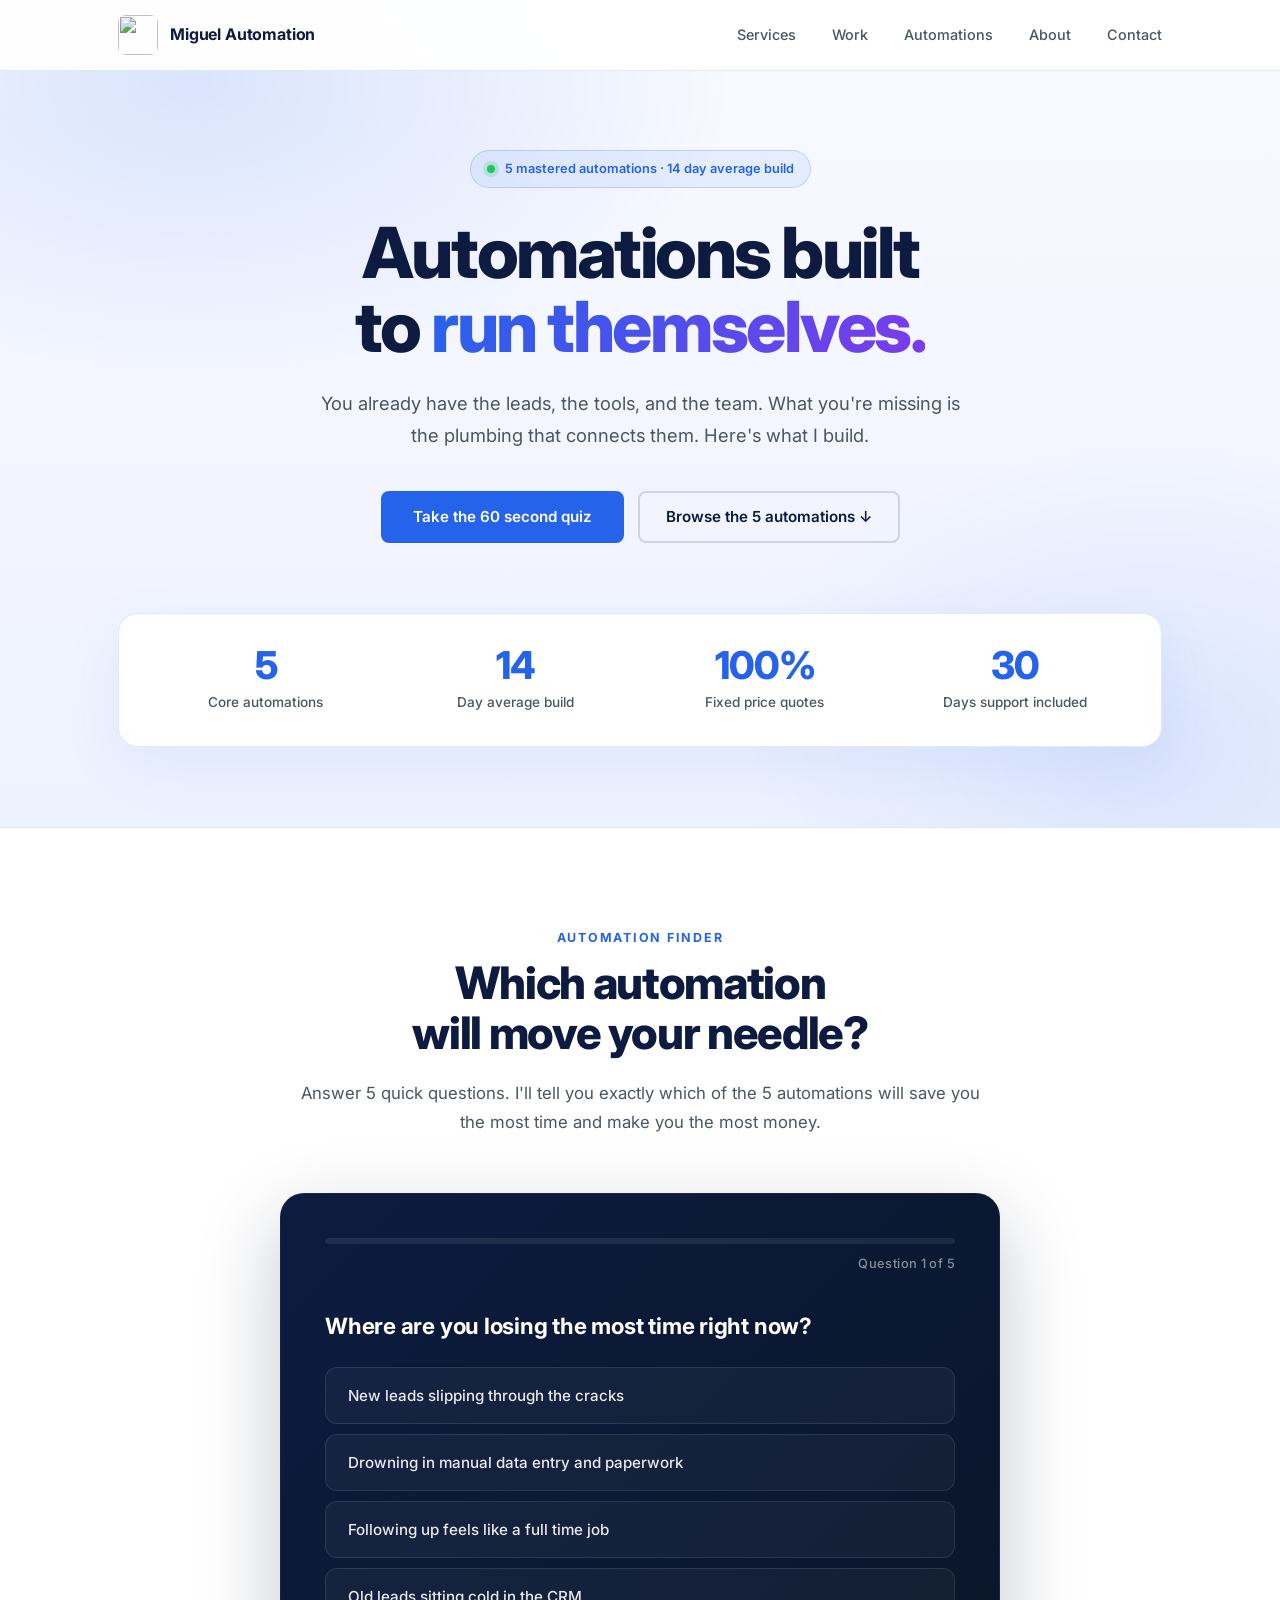
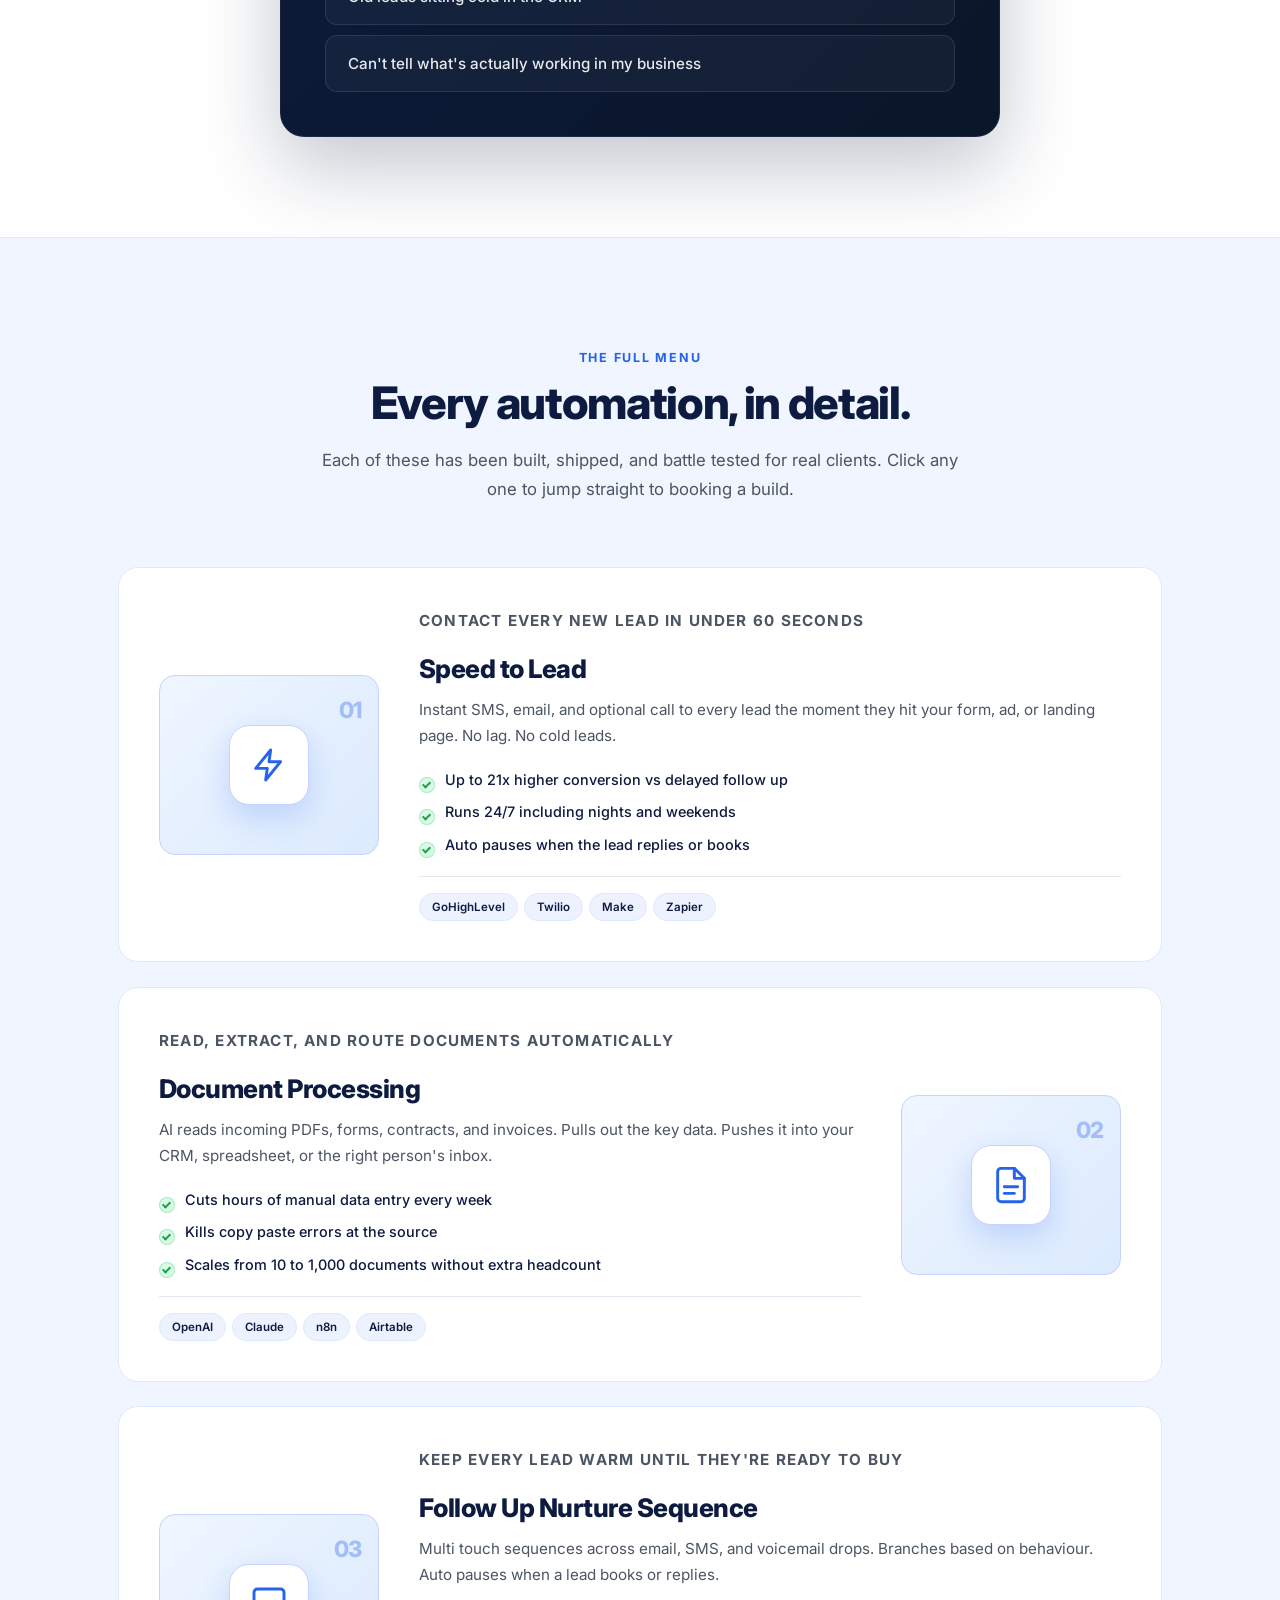
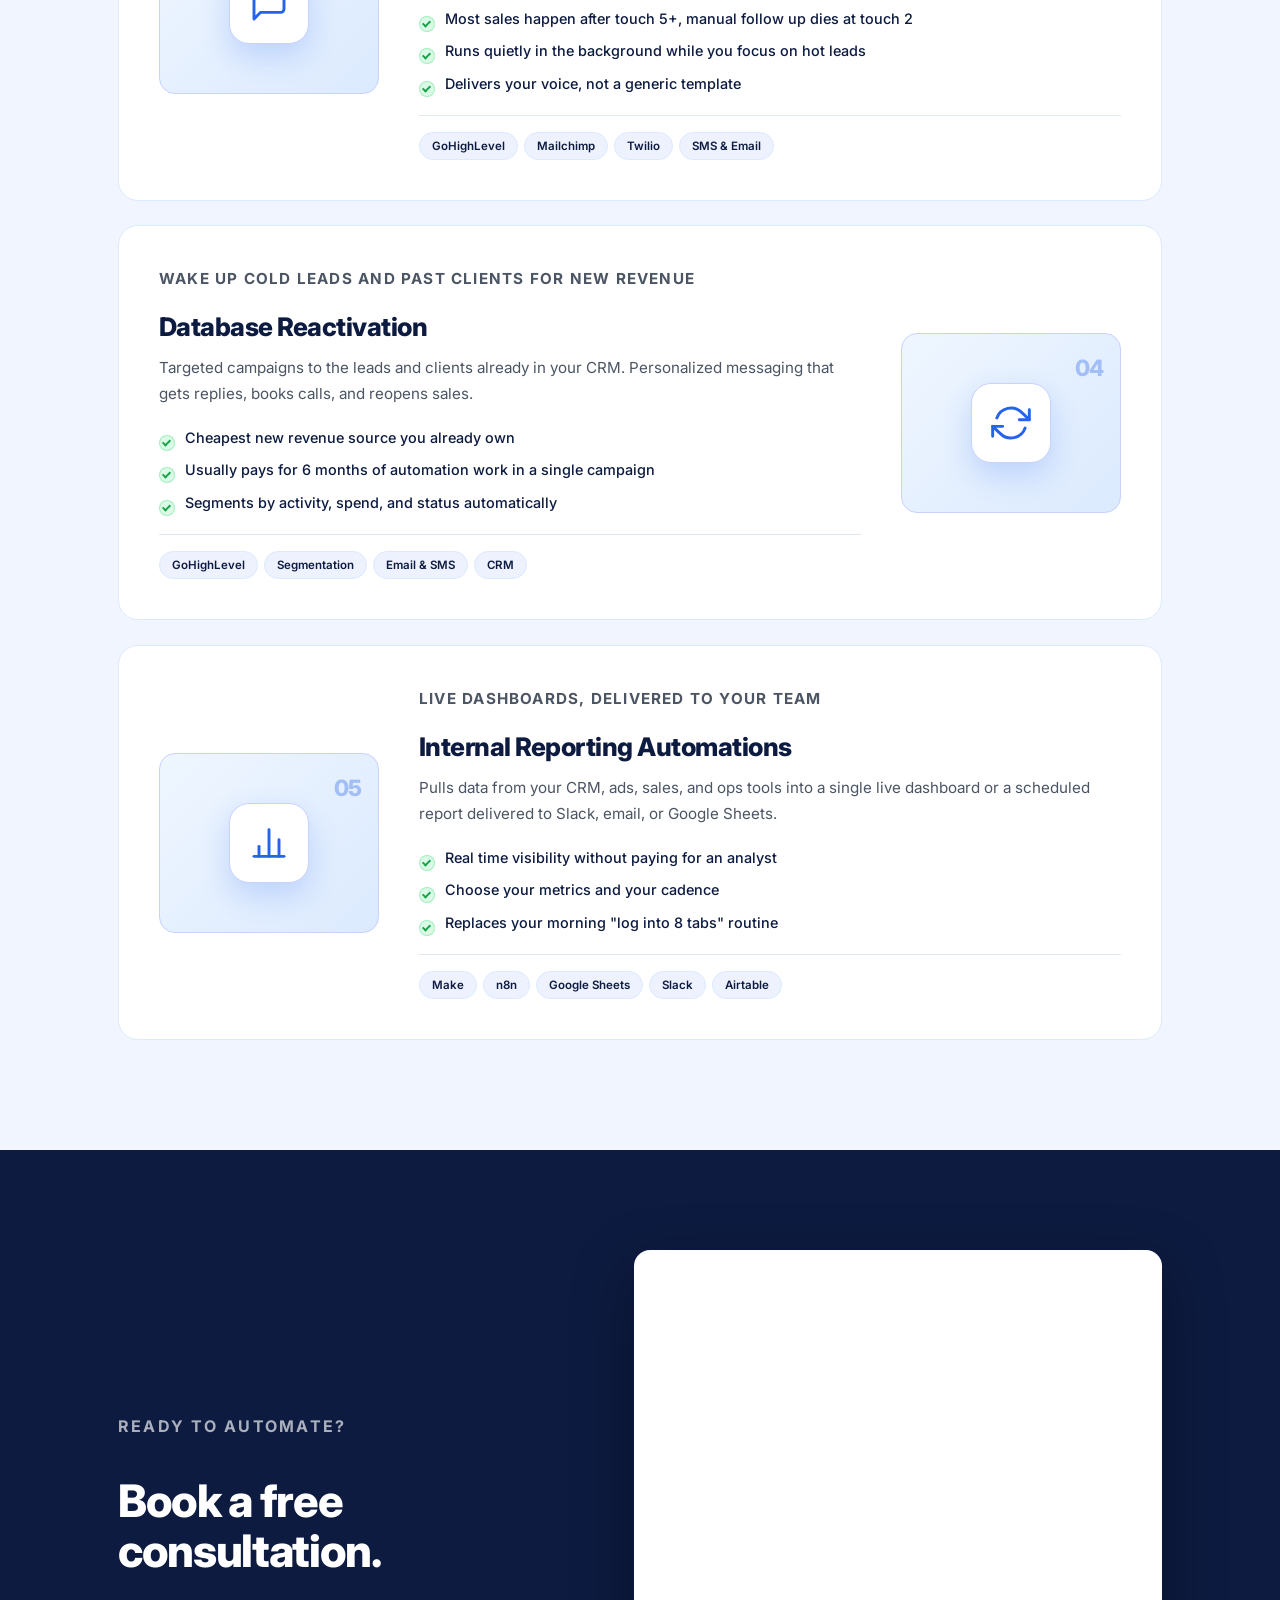
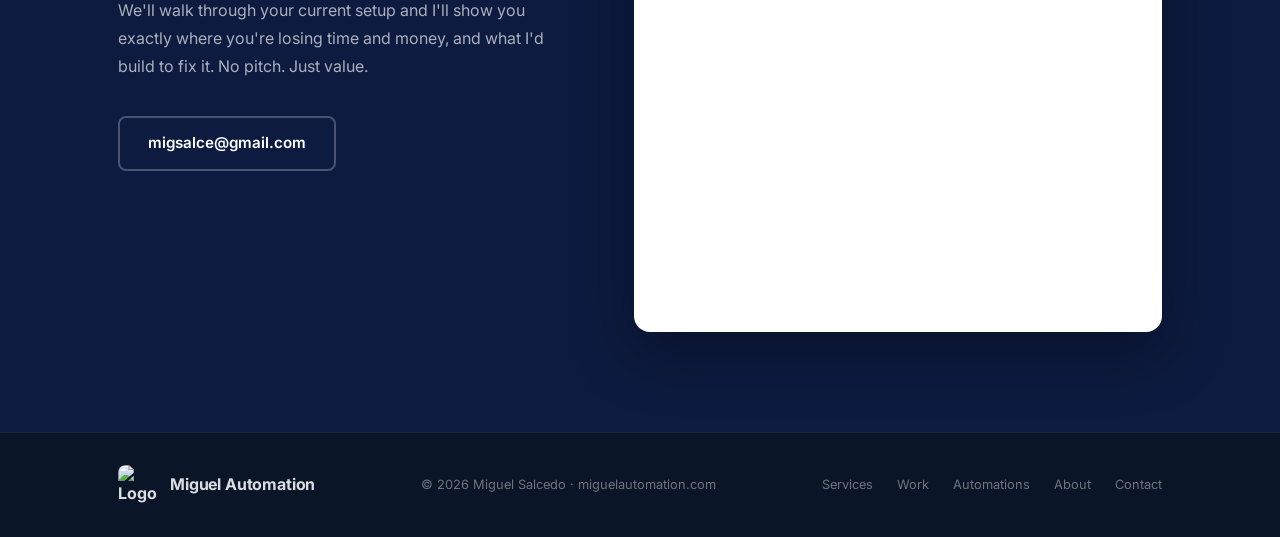
==== commit e2539c4d: "Remove hero status pill, add AI Agents service, fix work grid, drop 20 minute framing Hero: - Remove" ====
--- a/automations.html
+++ b/automations.html
@@ -296,7 +296,7 @@
         <div class="contact-copy">
           <p class="section-label-light">Ready to Automate?</p>
           <h2>Book a free<br>consultation.</h2>
-          <p>In 20 minutes, we'll walk through your current setup and I'll show you exactly where you're losing time and money, and what I'd build to fix it. No pitch. Just value.</p>
+          <p>We'll walk through your current setup and I'll show you exactly where you're losing time and money, and what I'd build to fix it. No pitch. Just value.</p>
           <div class="contact-actions">
             <a href="mailto:migsalce@gmail.com" class="btn-outline">migsalce@gmail.com</a>
           </div>
--- a/style.css
+++ b/style.css
@@ -92,6 +92,26 @@
   display: grid; grid-template-columns: 1fr auto;
   gap: 60px; align-items: center; position: relative; z-index: 1;
 }
+
+/* HERO STATUS PILL */
+.hero-status {
+  display: inline-flex; align-items: center; gap: 10px;
+  font-size: 0.82rem; font-weight: 600; color: rgba(255,255,255,0.9);
+  background: rgba(255,255,255,0.06);
+  border: 1px solid rgba(255,255,255,0.12);
+  padding: 8px 16px; border-radius: 100px; margin-bottom: 22px;
+}
+.status-dot {
+  width: 8px; height: 8px; border-radius: 50%;
+  background: #22c55e;
+  box-shadow: 0 0 0 4px rgba(34,197,94,0.25);
+  animation: pulse-status 2.4s ease-in-out infinite;
+}
+@keyframes pulse-status {
+  0%, 100% { box-shadow: 0 0 0 4px rgba(34,197,94,0.25); }
+  50% { box-shadow: 0 0 0 8px rgba(34,197,94,0.08); }
+}
+
 .hero-label {
   font-size: 0.78rem; font-weight: 700; letter-spacing: 0.12em;
   text-transform: uppercase; color: var(--blue); margin-bottom: 18px;
@@ -101,9 +121,14 @@
   line-height: 1.08; letter-spacing: -0.03em;
   color: var(--white); margin-bottom: 22px;
 }
-.hero-text p {
+.hero-accent {
+  background: linear-gradient(120deg, #60a5fa 0%, #a78bfa 100%);
+  -webkit-background-clip: text; background-clip: text;
+  -webkit-text-fill-color: transparent;
+}
+.hero-text > p {
   color: rgba(255,255,255,0.7); font-size: 1rem;
-  max-width: 500px; margin-bottom: 36px; line-height: 1.75;
+  max-width: 520px; margin-bottom: 32px; line-height: 1.75;
 }
 .btn-primary {
   display: inline-block; background: var(--blue); color: var(--white);
@@ -112,13 +137,77 @@
 }
 .btn-primary:hover { background: var(--blue2); transform: translateY(-1px); }
 
-.hero-photo { flex-shrink: 0; }
+.hero-cta-group { display: flex; gap: 12px; flex-wrap: wrap; margin-bottom: 40px; }
+.btn-ghost {
+  display: inline-block; background: transparent;
+  color: var(--white); border: 1.5px solid rgba(255,255,255,0.25);
+  padding: 12.5px 28px; border-radius: 8px;
+  font-weight: 600; font-size: 0.95rem; text-decoration: none;
+  transition: border-color 0.2s, background 0.2s;
+}
+.btn-ghost:hover { border-color: rgba(255,255,255,0.6); background: rgba(255,255,255,0.05); }
+
+/* HERO TRUST BAR */
+.hero-trust {
+  display: flex; align-items: center; gap: 22px;
+  padding-top: 28px; border-top: 1px solid rgba(255,255,255,0.1);
+  max-width: 520px; flex-wrap: wrap;
+}
+.trust-item {
+  display: flex; flex-direction: column; line-height: 1.15;
+}
+.trust-item strong {
+  color: var(--white); font-size: 1rem; font-weight: 700;
+  letter-spacing: -0.01em;
+}
+.trust-item span {
+  color: rgba(255,255,255,0.5); font-size: 0.78rem; font-weight: 500;
+  margin-top: 2px;
+}
+.trust-divider {
+  width: 1px; height: 32px; background: rgba(255,255,255,0.15);
+}
+
+/* HERO VISUAL WITH ORBITING BADGES */
+.hero-visual { flex-shrink: 0; position: relative; }
+.photo-orbit {
+  position: relative;
+  width: 340px; height: 340px;
+}
 .photo-circle {
   width: 320px; height: 320px; border-radius: 50%;
   overflow: hidden; border: 4px solid rgba(255,255,255,0.15);
-  box-shadow: 0 0 0 8px rgba(37,99,235,0.2);
+  box-shadow: 0 0 0 8px rgba(37,99,235,0.2), 0 30px 80px rgba(0,0,0,0.35);
+  margin: 10px auto; position: relative; z-index: 1;
 }
 .photo-circle img { width: 100%; height: 100%; object-fit: cover; object-position: top center; }
+
+.orbit-badge {
+  position: absolute; width: 56px; height: 56px; border-radius: 16px;
+  background: rgba(255,255,255,0.08);
+  border: 1px solid rgba(255,255,255,0.18);
+  backdrop-filter: blur(12px);
+  display: flex; align-items: center; justify-content: center;
+  color: var(--white); z-index: 2;
+  box-shadow: 0 12px 30px rgba(0,0,0,0.4);
+}
+.orbit-badge svg { width: 24px; height: 24px; }
+.orbit-badge-1 { top: 20px; left: -12px; animation: float-a 6s ease-in-out infinite; }
+.orbit-badge-2 { top: 60px; right: -18px; animation: float-b 7s ease-in-out infinite; }
+.orbit-badge-3 { bottom: 40px; left: -20px; animation: float-b 6.5s ease-in-out infinite; }
+.orbit-badge-4 { bottom: 10px; right: 0px; animation: float-a 7.5s ease-in-out infinite; }
+@keyframes float-a {
+  0%, 100% { transform: translateY(0px); }
+  50% { transform: translateY(-14px); }
+}
+@keyframes float-b {
+  0%, 100% { transform: translateY(0px); }
+  50% { transform: translateY(-10px); }
+}
+@media (prefers-reduced-motion: reduce) {
+  .orbit-badge { animation: none; }
+  .status-dot { animation: none; }
+}
 
 /* SECTION LABELS */
 .section-label {
@@ -134,26 +223,79 @@
   color: var(--navy); letter-spacing: -0.03em; line-height: 1.12; margin-bottom: 48px;
 }
 
-/* WORK */
-.work { padding: 100px 0; background: var(--white); }
-.work-grid { display: grid; grid-template-columns: repeat(2, 1fr); gap: 24px; }
-.work-card {
-  background: var(--blue-card);
-  border-radius: 16px; overflow: hidden;
+/* WORK — CLEAN 3x2 GRID */
+.work { padding: 110px 0; background: var(--white); }
+.work-header { max-width: 720px; margin-bottom: 56px; }
+.work-header h2 { margin-bottom: 18px; }
+.work-lead { color: var(--muted); font-size: 1rem; line-height: 1.75; }
+
+.work-bento {
+  display: grid; grid-template-columns: repeat(3, 1fr);
+  gap: 22px;
+}
+.work-item {
+  display: flex; flex-direction: column;
+  overflow: hidden;
+  border-radius: 18px; border: 1px solid var(--border);
+  background: var(--white); color: inherit; text-decoration: none;
+  transition: transform 0.3s ease, box-shadow 0.3s ease, border-color 0.3s ease;
+}
+.work-item:hover {
+  transform: translateY(-4px); border-color: var(--blue);
+  box-shadow: 0 18px 44px rgba(37,99,235,0.15);
+}
+
+.work-img {
+  position: relative;
+  width: 100%; height: 200px; overflow: hidden;
+  background: linear-gradient(135deg, #eff6ff, #dbeafe);
+  flex-shrink: 0;
+}
+.work-img img {
+  width: 100%; height: 100%;
+  object-fit: cover; object-position: top center;
+  transition: transform 0.5s cubic-bezier(0.22, 1, 0.36, 1);
+}
+.work-item:hover .work-img img { transform: scale(1.05); }
+
+.work-tag {
+  position: absolute; top: 14px; left: 14px; z-index: 2;
+  font-size: 0.68rem; font-weight: 700; letter-spacing: 0.06em;
+  text-transform: uppercase; color: var(--white);
+  padding: 5px 11px; border-radius: 100px;
+  backdrop-filter: blur(10px);
+  background: rgba(37,99,235,0.85);
+  border: 1px solid rgba(255,255,255,0.3);
+  box-shadow: 0 4px 12px rgba(0,0,0,0.15);
+}
+.work-tag-funnel { background: rgba(37,99,235,0.9); }
+.work-tag-automation { background: rgba(124,58,237,0.9); }
+.work-tag-integration { background: rgba(14,165,233,0.9); }
+.work-tag-ai { background: rgba(234,88,12,0.9); }
+
+.work-body {
+  padding: 22px 22px 24px;
+  display: flex; flex-direction: column; gap: 10px;
+  flex: 1;
+}
+.work-body h3 {
+  font-size: 1.05rem; font-weight: 700; color: var(--navy);
+  letter-spacing: -0.01em; line-height: 1.3;
+}
+.work-body p {
+  font-size: 0.88rem; color: var(--muted);
+  line-height: 1.6; flex: 1;
+}
+.work-stack {
+  display: flex; flex-wrap: wrap; gap: 6px;
+  padding-top: 12px; border-top: 1px solid var(--border);
+}
+.work-stack span {
+  font-size: 0.7rem; font-weight: 600; padding: 4px 10px;
+  border-radius: 100px;
+  background: var(--blue-light);
   border: 1px solid #dbeafe;
-  transition: transform 0.25s, box-shadow 0.25s;
-}
-.work-card:hover { transform: translateY(-4px); box-shadow: 0 12px 32px rgba(37,99,235,0.12); }
-.work-img { width: 100%; height: 240px; overflow: hidden; background: #e8f0fe; }
-.work-img img { width: 100%; height: 100%; object-fit: cover; object-position: top; }
-.work-label {
-  display: flex; align-items: center; gap: 10px;
-  padding: 18px 20px; font-size: 0.92rem; font-weight: 600; color: var(--navy);
-}
-.check-icon {
-  display: flex; align-items: center; justify-content: center;
-  width: 22px; height: 22px; background: var(--blue); color: #fff;
-  border-radius: 50%; font-size: 0.7rem; font-weight: 800; flex-shrink: 0;
+  color: var(--navy);
 }
 
 /* SERVICES */
@@ -759,12 +901,16 @@
 /* RESPONSIVE */
 @media (max-width: 900px) {
   .hero-grid { grid-template-columns: 1fr; text-align: center; }
-  .hero-photo { display: flex; justify-content: center; }
-  .photo-circle { width: 240px; height: 240px; }
+  .hero-visual { display: flex; justify-content: center; }
+  .photo-orbit { width: 260px; height: 260px; }
+  .photo-circle { width: 240px; height: 240px; margin: 10px auto; }
+  .hero-cta-group, .hero-trust, .hero-status { justify-content: center; }
+  .hero-status { display: inline-flex; margin: 0 auto 22px; }
+  .hero-trust { margin: 0 auto; }
   .about-grid { grid-template-columns: 1fr; }
   .about-photo { display: flex; justify-content: center; }
   .services-grid { grid-template-columns: repeat(2, 1fr); }
-  .work-grid { grid-template-columns: 1fr; }
+  .work-bento { grid-template-columns: repeat(2, 1fr); }
   .contact-grid { grid-template-columns: 1fr; gap: 40px; }
   .ca-grid { grid-template-columns: repeat(2, 1fr); }
   .timeline { grid-template-columns: repeat(2, 1fr); gap: 40px 20px; }
@@ -781,13 +927,16 @@
   .menu-toggle { display: flex; }
   .services-grid { grid-template-columns: 1fr; }
   .hero { padding: 110px 0 60px; }
-  .auto-card { padding: 28px 24px; }
-  .auto-number { top: 22px; right: 24px; font-size: 2.2rem; }
-  .auto-card h2 { font-size: 1.3rem; padding-right: 40px; }
   .ca-grid { grid-template-columns: 1fr; }
   .timeline { grid-template-columns: 1fr; gap: 32px; }
   .step-node { width: 72px; height: 72px; }
   .step-icon svg { width: 30px; height: 30px; }
   .faq-item summary { padding: 18px 20px; font-size: 0.95rem; }
   .faq-answer { padding: 0 20px 20px; }
-}
+  .work-bento { grid-template-columns: 1fr; }
+  .hero-trust { gap: 14px; }
+  .trust-divider { display: none; }
+  .btn-primary, .btn-ghost { padding: 12px 22px; font-size: 0.9rem; }
+  .orbit-badge { width: 44px; height: 44px; }
+  .orbit-badge svg { width: 20px; height: 20px; }
+}
